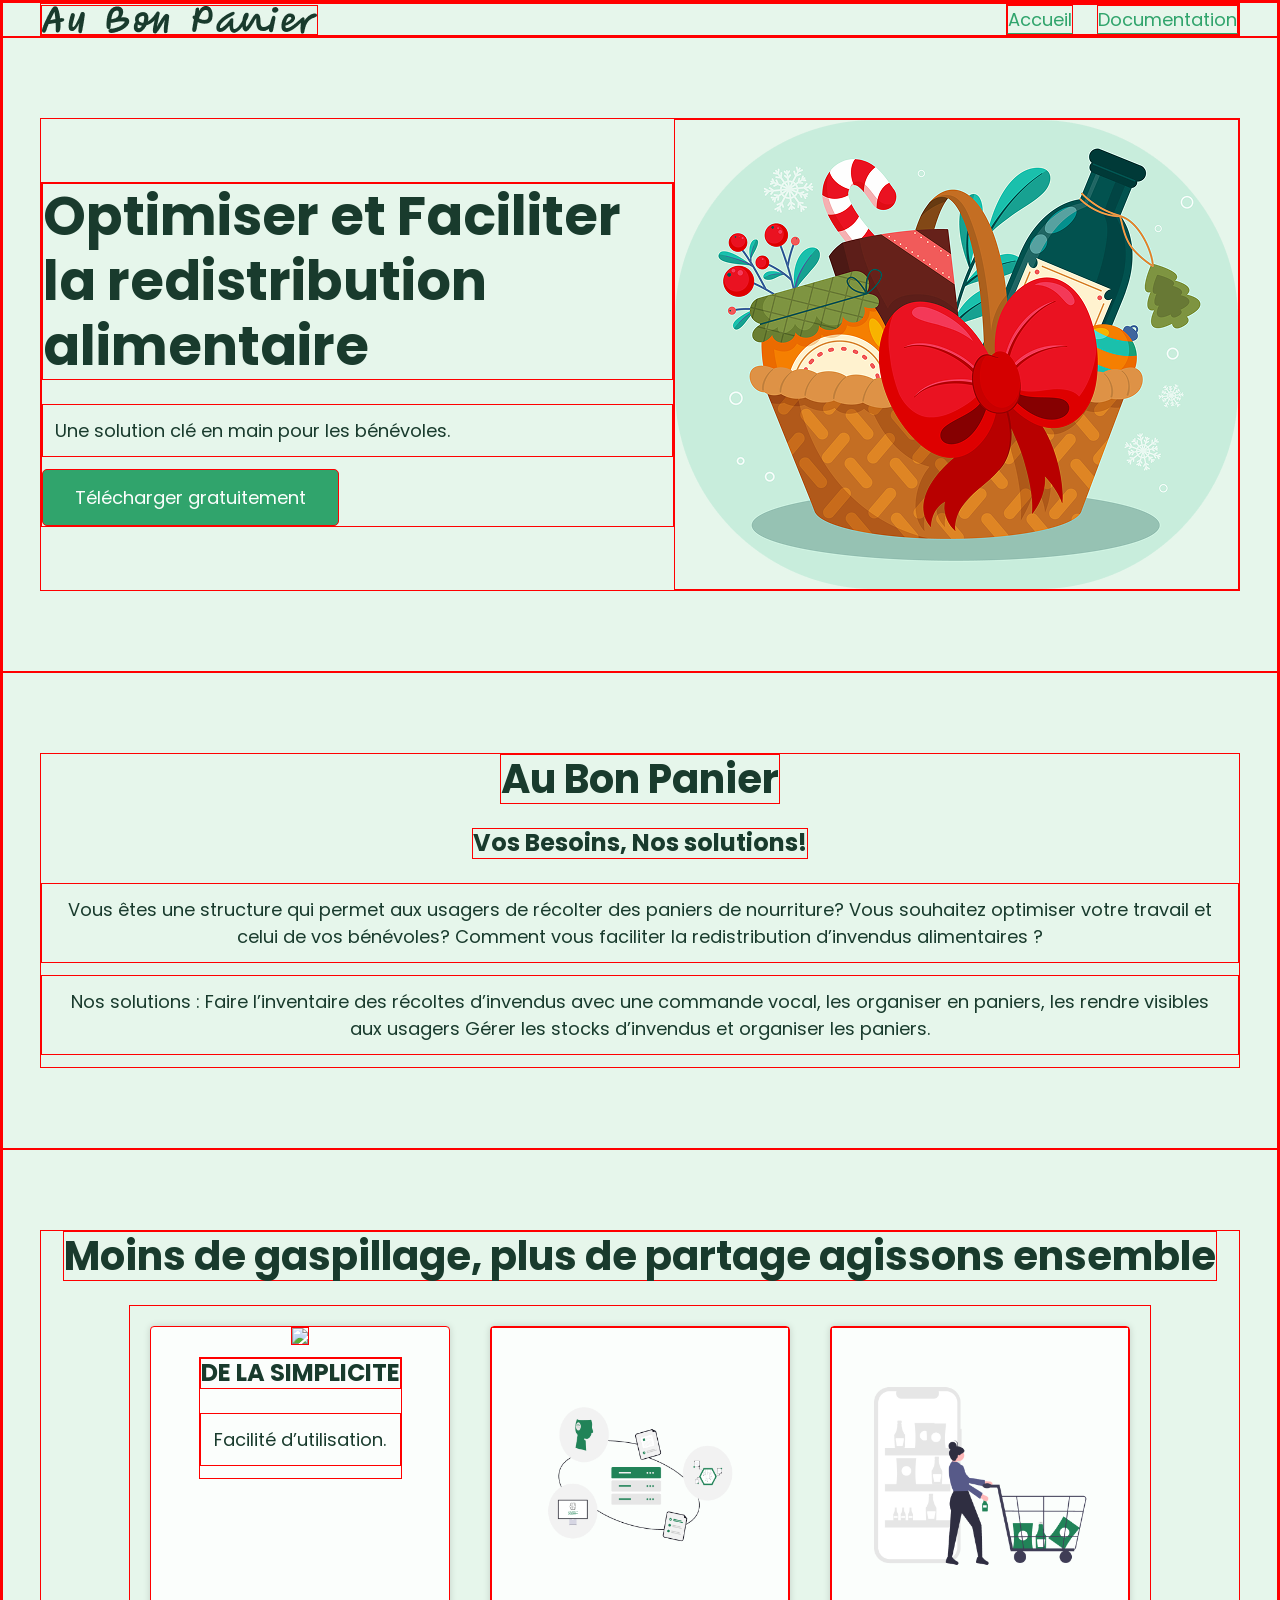
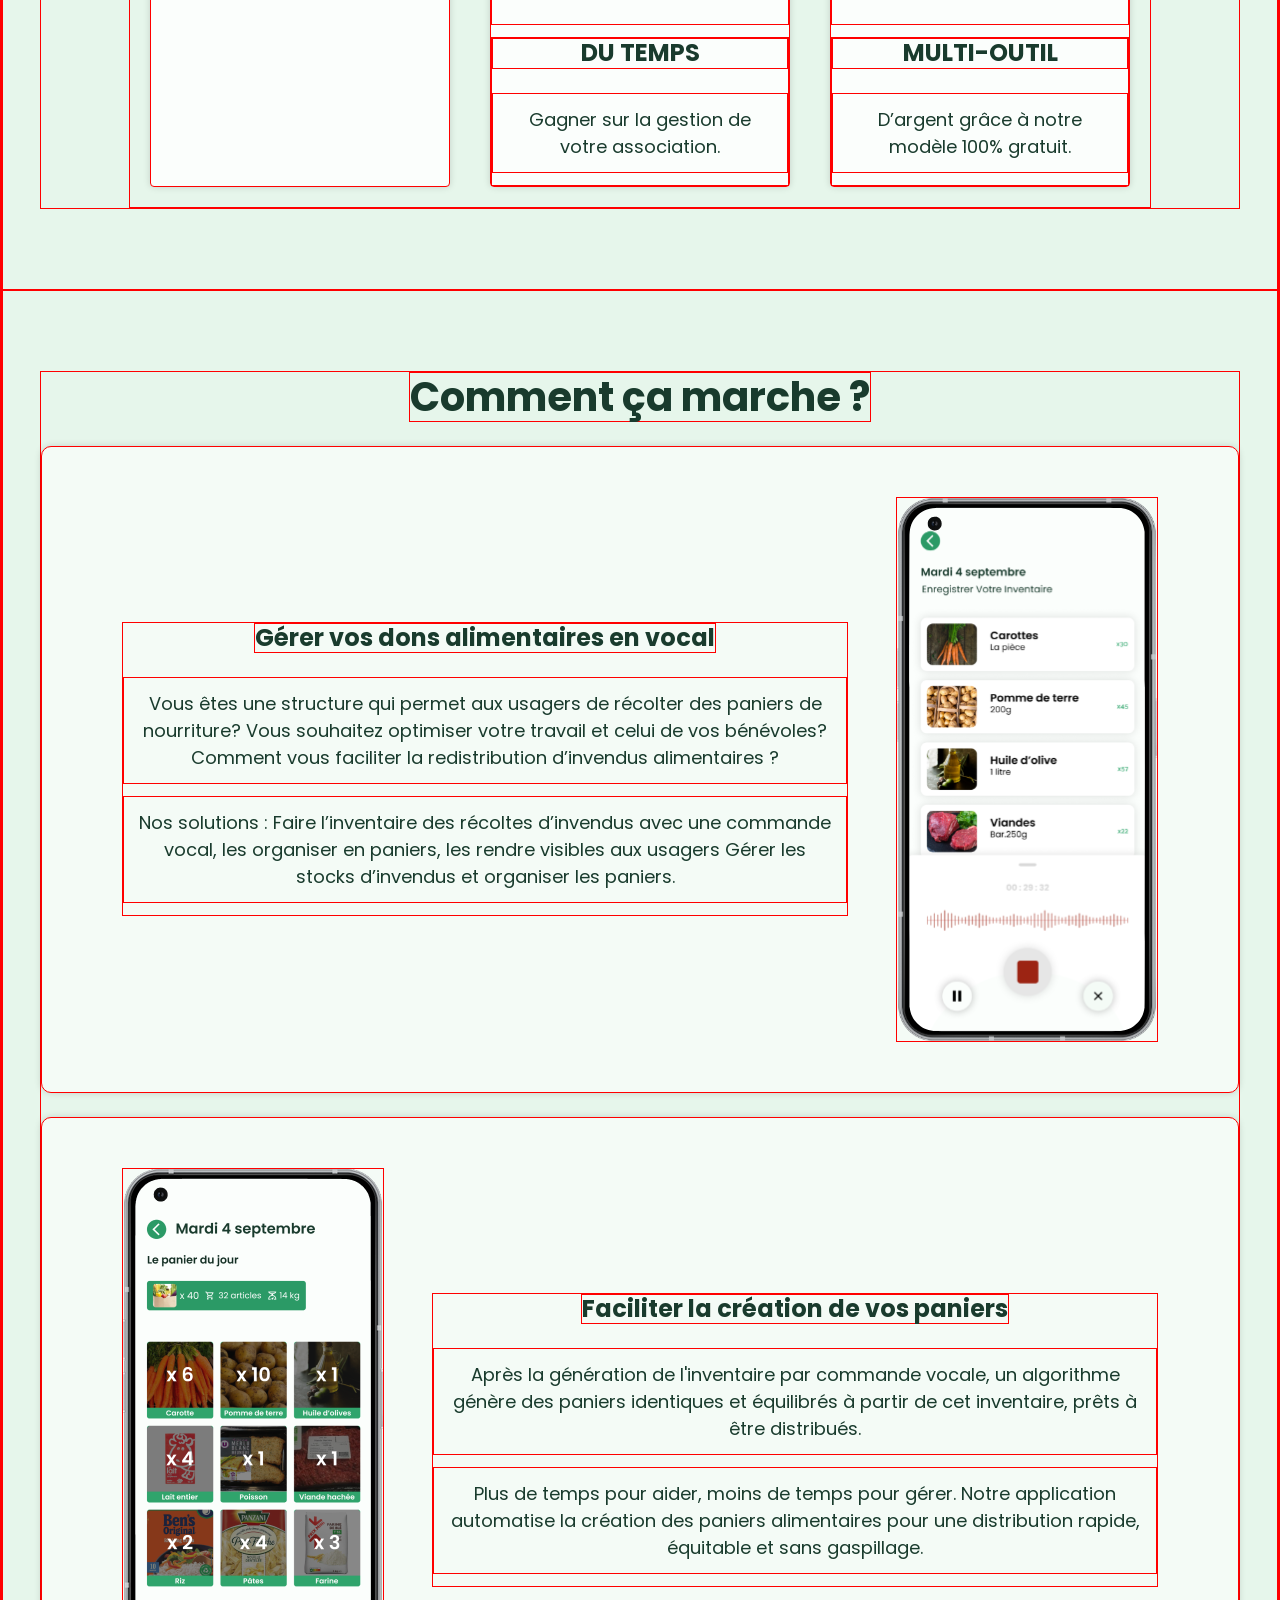
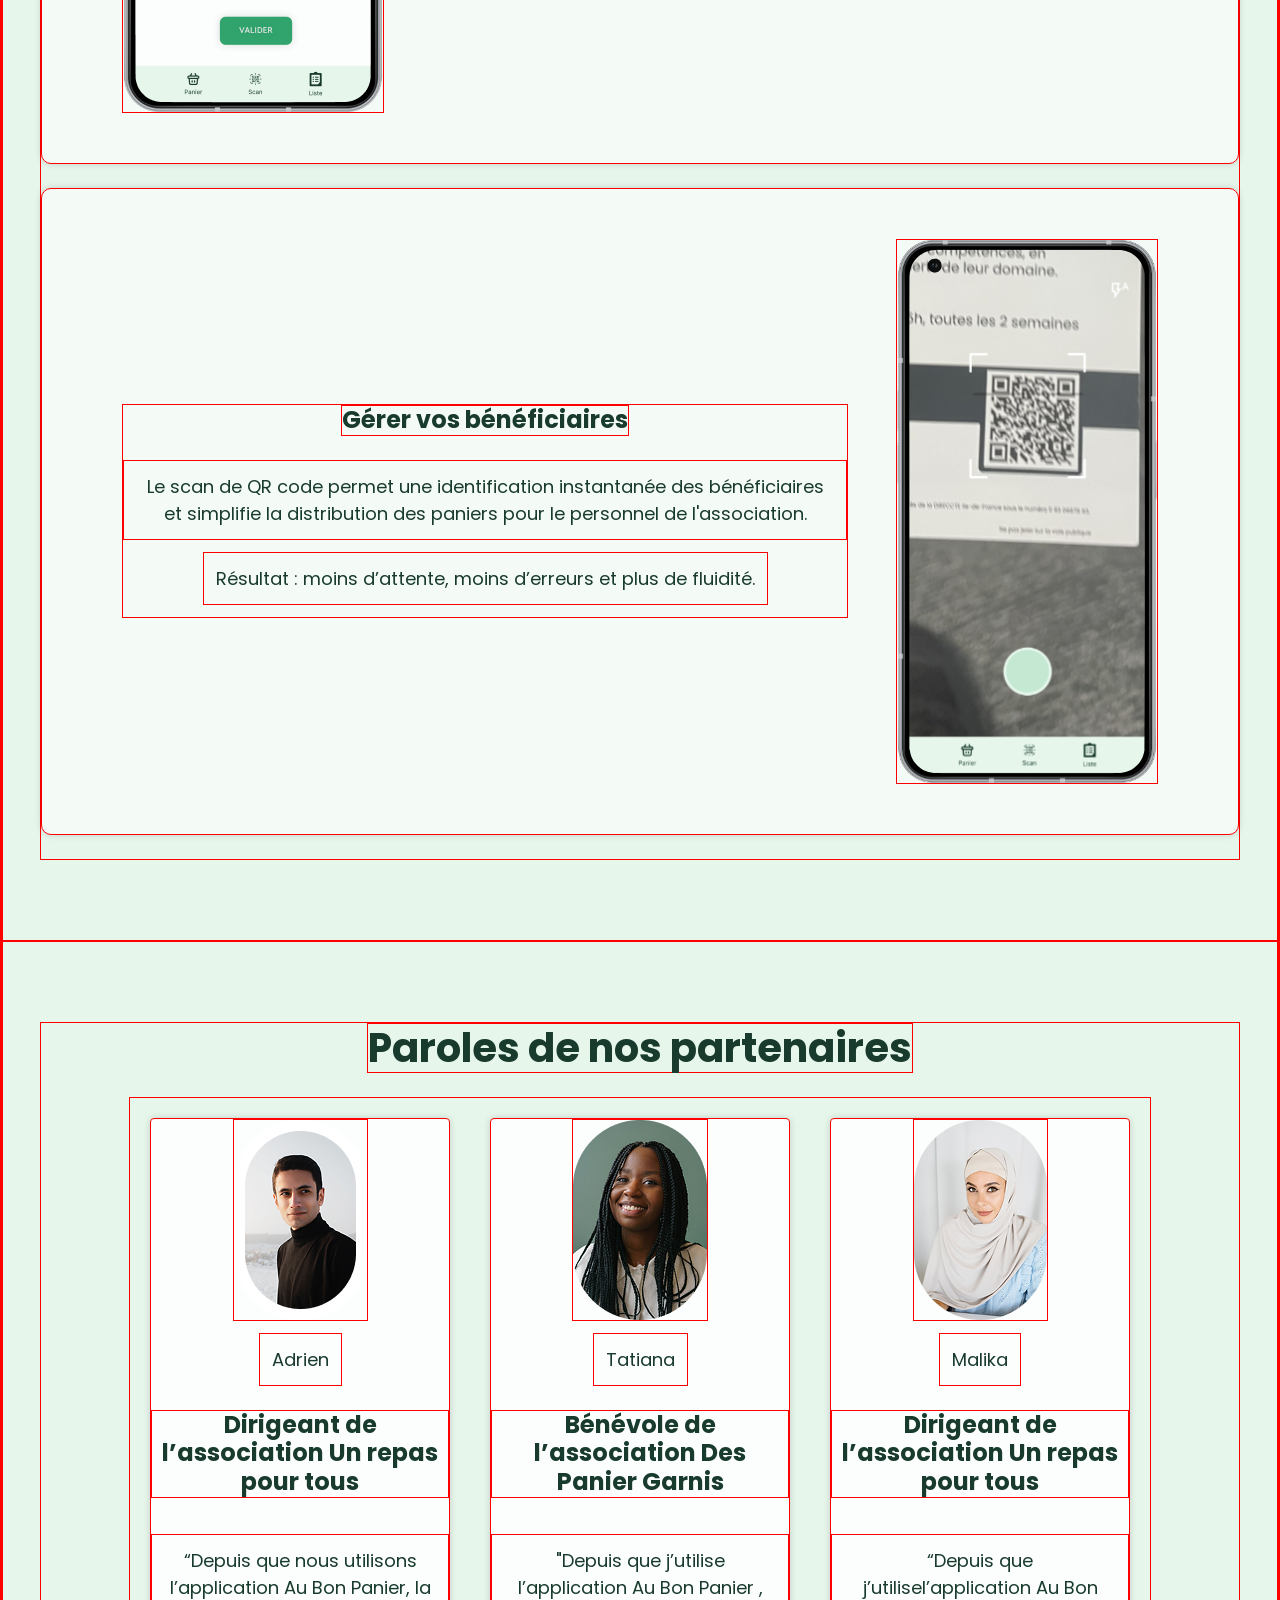
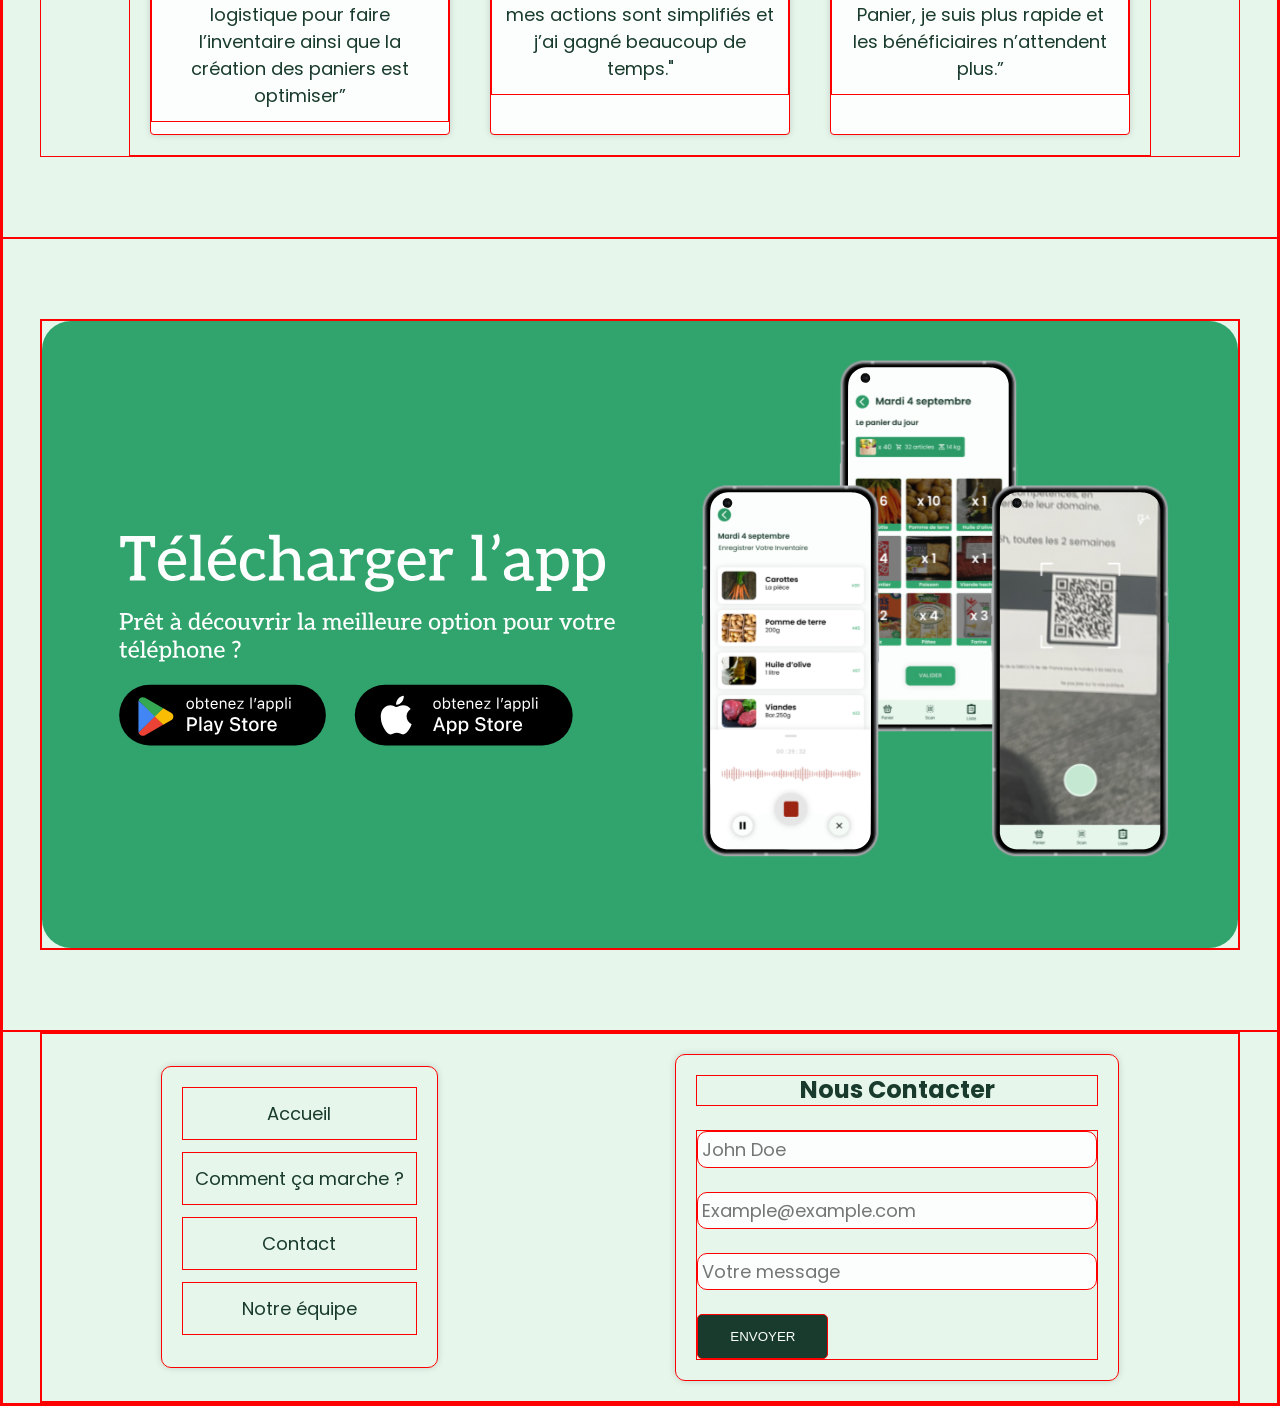
==== index.html @ dd604394 "v0.5" ====
<!DOCTYPE html>
<html lang="en">

<head>
    <meta charset="UTF-8">
    <meta name="viewport" content="width=device-width, initial-scale=1.0">
    <!-- TO DO : Changer le nom de la page web. Vous pouvez aussi rajouter un icone d'onglet -->
    <title>Au Bon Panier</title>
    <!-- TO DO : insérer le css -->
    <link rel="stylesheet" href="style.css">
    <link rel="preconnect" href="https://fonts.googleapis.com">
    <link rel="preconnect" href="https://fonts.gstatic.com" crossorigin>
    <link
        href="https://fonts.googleapis.com/css2?family=DM+Sans:ital,opsz,wght@0,9..40,100..1000;1,9..40,100..1000&family=Lexend:wght@100..900&family=Montserrat:ital,wght@0,100..900;1,100..900&family=Poppins:ital,wght@0,100;0,200;0,300;0,400;0,500;0,600;0,700;0,800;0,900;1,100;1,200;1,300;1,400;1,500;1,600;1,700;1,800;1,900&family=Raleway:ital,wght@0,100..900;1,100..900&family=Roboto:ital,wght@0,100..900;1,100..900&family=Titillium+Web:ital,wght@0,200;0,300;0,400;0,600;0,700;0,900;1,200;1,300;1,400;1,600;1,700&display=swap"
        rel="stylesheet">
</head>

<body>
    <header>
        <div class="container flexheader">
            <img src="assets/Au Bon Panier.png" alt="logo">
            <nav>
                <a href="#">Accueil</a>
                <a href="#">Documentation</a>
            </nav>
        </div>
    </header>
    <!-- Hero -->
    <section id="hero">
        <div class="container flexhero">
            <div class="herotexte">
                <h1>Optimiser et Faciliter la redistribution alimentaire</h1>
                <p>Une solution clé en main pour les bénévoles.</p>
                <a href="#" class="btn">Télécharger gratuitement</a>
            </div>
            <img src="assets/panierhero.png" alt="#">
        </div>
    </section>

    <!-- problematique -->
    <section id="problematique">
        <div class="container">
            <h2>Au Bon Panier </h2>
            <h3>Vos Besoins, Nos solutions!</h3>

            <p>
                Vous êtes une structure qui permet aux usagers de récolter des paniers de nourriture?
                Vous souhaitez optimiser votre travail et celui de vos bénévoles?
                Comment vous faciliter la redistribution d’invendus alimentaires ?
            </p>
            <p>
                Nos solutions : Faire l’inventaire des récoltes d’invendus avec une commande vocal, les organiser en
                paniers, les rendre visibles aux usagers
                Gérer les stocks d’invendus et organiser les paniers.
            </p>
        </div>
    </section>
    <!-- TO DO : sauter des lignes entre les section pour aérer le code et le rendre digeste -->

    <!-- solution -->
    <section id="solution">
        <div class="container">
            <h2>Moins de gaspillage, plus de partage
                agissons ensemble</h2>
            <!-- TO DO : Mettre des tirets pour séparer les mots dans les noms des classes : card-container -->
            <div class="cardWrapper">
                <article class="card">
                    <img src="assets/Iconeun.png">
                    <div class="text-card">
                        <h3>DE LA SIMPLICITE</h3>
                        <p>Facilité d’utilisation.</p>
                    </div>
                </article>
                <article class="card">
                    <img src="assets/iconedeux.png">
                    <div class="text-card">
                        <h3>DU TEMPS</h3>
                        <p>Gagner sur la gestion de votre association.</p>
                    </div>
                </article>
                <article class="card">
                    <img src="assets/iconetrois.png">
                    <div class="text-card">
                        <h3>MULTI-OUTIL</h3>
                        <p>D’argent grâce à notre modèle 100% gratuit.</p>
                    </div>
                </article>
            </div>
        </div>
    </section>

    <section id="application">
        <div class="container">
            <h2>Comment ça marche ?</h2>
            <div class="fonction-container">
                <div class="fonction">
                    <h3>Gérer vos dons alimentaires en vocal</h3>
                    <p>
                        Vous êtes une structure qui permet aux usagers de récolter des paniers de nourriture?
                        Vous souhaitez optimiser votre travail et celui de vos bénévoles?
                        Comment vous faciliter la redistribution d’invendus alimentaires ?
                    </p>
                    <p>
                        Nos solutions : Faire l’inventaire des récoltes d’invendus avec une commande vocal, les
                        organiser en
                        paniers, les rendre visibles aux usagers
                        Gérer les stocks d’invendus et organiser les paniers.
                    </p>
                </div>
                <img src="assets/ecranappun.svg">
            </div>
            <div class="fonction-container">
                <img src="assets/ecranappdeux.png">
                <div class="fonction">
                    <h3>Faciliter la création de vos paniers</h3>
                    <p>
                        Après la génération de l'inventaire par commande vocale, un algorithme génère des paniers
                        identiques et équilibrés à partir de cet inventaire, prêts à être distribués.
                    </p>
                    <p>
                        Plus de temps pour aider, moins de temps pour gérer.
                        Notre application automatise la création des paniers alimentaires pour une distribution rapide,
                        équitable et sans gaspillage.
                    </p>
                </div>
            </div>
            <div class="fonction-container">
                <div class="fonction">
                    <h3>Gérer vos bénéficiaires </h3>
                    <p>
                        Le scan de QR code permet une identification instantanée des bénéficiaires et simplifie la
                        distribution des paniers pour le personnel de l'association.
                    </p>
                    <p>
                        Résultat : moins d’attente, moins
                        d’erreurs et plus de fluidité.

                    </p>
                </div>
                <img src="assets/ecranapptrois.svg">
            </div>
        </div>
    </section>
    <!-- preuves  -->
    <section id="preuve">
        <div class="container">
            <h2>Paroles de nos partenaires</h2>
            <div class="cardWrapper">
                <article class="card">
                    <img src="assets/temoignageadrien.png">
                    <p>Adrien</p>
                    <h3>Dirigeant de l’association Un repas pour tous</h3>
                    <p>
                        “Depuis que nous utilisons l’application Au Bon Panier, la logistique pour
                        faire l’inventaire ainsi que la création des paniers est optimiser”
                    </p>
                </article>
                <article class="card">
                    <img src="assets/temoignagetatiana.png">
                    <p>Tatiana</p>
                    <h3>Bénévole de l’association Des Panier Garnis</h3>
                    <p>
                        "Depuis que j’utilise l’application Au Bon Panier , mes actions sont simplifiés et
                        j’ai gagné beaucoup de temps."
                    </p>
                </article>
                <article class="card">
                    <img src="assets/temoignagemalicka.png">
                    <p>Malika</p>
                    <h3>Dirigeant de l’association Un repas pour tous</h3>
                    <p>
                        “Depuis que j’utilisel’application Au Bon Panier, je suis plus
                        rapide et les bénéficiaires n’attendent plus.”
                    </p>
                </article>
            </div>
        </div>
    </section>

    <section id="engagement">
        <div class="container">
            <img src="assets/imageengagement.svg" class="imageengagement">
        </div>
    </section>

    <footer>
        <div class="container">
            <div class="flexfooter">
                <article class="info1">
                    <p>Accueil</p>
                    <p>Comment ça marche ?</p>
                    <p>Contact</p>
                    <p>Notre équipe</p>
                </article>
                <div class="info2">
                    <h3>Nous Contacter</h3>
                    <form>
                        <label for="name" hidden>Nom : </label>
                        <input type="text" id="name" placeholder="John Doe">
                        <label for="mail" hidden>Mail :</label>
                        <input type="email" id="mail" placeholder="Example@example.com">
                        <textarea name="textarea" rows="1" cols="30" placeholder="Votre message"></textarea>
                        <button type="submit" class="btn-form">ENVOYER</button>
                    </form>
                </div>
            </div>
        </div>
    </footer>

</body>

</html>
---- style.css ----
/* TO DO : mettre les variables dans le root (couleurs, polices, tailles textes) */
/* Reset */
* {
    border: 1px solid red;
    margin: 0;
    padding: 0;
    box-sizing: border-box;
}

:root {
    --font-family: 'Poppins', sans-serif;
    --font-size: 18px;
    --color-1: #FBFEFC;
    --color-2: #F4FBF6;
    --color-3: #E6F6EB;
    --color-4: #D6F1DF;
    --color-5: #C4E8D1;
    --color-6: #ADDDC0;
    --color-7: #8ECEAA;
    --color-8: #5BB98B;
    --color-9: #30A46C;
    --color-10: #2B9A66;
    --color-11: #218358;
    --color-12: #193B2D;
}

/* Style Global */
body {
    font-family: var(--font-family);
    font-size: var(--font-size);
    color: var(--color-12);
    background-color: var(--color-3);
}

h1,
h2,
h3,
h4,
h5,
h6 {
    font-family: var(--font-family);
    line-height: 1.2;
}

h1 {
    font-size: 54px;
    margin-bottom: 24px;
}

h2 {
    font-size: 40px;
    margin-bottom: 24px;
}

h3 {
    font-size: 24px;
    margin-bottom: 24px;
}

p {
    padding: 12px;
    font-size: 18px;
    margin-bottom: 12px;
}

img {
    max-width: 100%;
    height: auto;

}

/* Boites */
section {
    padding: 80px 24px;
}

.container {
    width: 100%;
    max-width: 1200px;
    margin: 0 auto;
    display: flex;
    flex-direction: column;
    justify-content: center;
    align-items: center;
    text-align: center;
}

.cardWrapper {
    padding: 20px;
    gap: 40px;
    display: flex;
    flex-wrap: wrap;
    justify-content: center;
}

/* cards */
.card {
    background-color: var(--color-1);
    border-radius: 4px;
    display: flex;
    flex-direction: column;
    align-items: center;
    width: 300px;
    gap: 12px;
    box-shadow: 0 0 7px rgba(0, 0, 0, 0.15);
}

/* buttons */
.btn {
    display: inline-block;
    padding: 14px 32px;
    background-color: var(--color-9);
    color: var(--color-1);
    text-decoration: none;
    border-radius: 5px;
    width: fit-content;
    transition: background-color 0.3s ease;
}

.btn:hover {
    background-color: var(--color-8);
}

/*Header*/
.flexheader {
    display: flex;
    flex-direction: row;
    justify-content: space-between;
    align-items: center;
}

nav {
    display: flex;
    flex-direction: row;
    gap: 24px;
}

nav a {
    text-decoration: none;
    color: var(--color-9);
    border-bottom: 1px solid var(--color-9);
}

/* Hero section */
.flexhero {
    display: flex;
    flex-direction: row;
    text-align: left;
}

/* problematique */
/* solution */

/* application */
.fonction {
    display: flex;
    flex-direction: column;
    align-items: center;
    justify-content: center;
}


.fonction-container {
    background-color: var(--color-2);
    padding: 50px 80px;
    margin-bottom: 24px;
    border-radius: 10px;
    display: flex;
    flex-direction: row;
    align-items: center;
    gap: 48px;
    box-shadow: 0 0 7px rgba(0, 0, 0, 0.15);
}

/* Preuves */

/* engagement */

/* footer */

.flexfooter {
    padding: 20px;
    gap: 40px;
    display: flex;
    flex-direction: row;
    justify-content: space-around;
    align-items: center;
    width: 100%;
}

form {
    display: flex;
    flex-direction: column;
    gap: 24px;
}

.info1 {
    border-radius: 10px;
    padding: 20px;
    box-shadow: 0 0 7px rgba(0, 0, 0, 0.15);

}

.info2 {
    border-radius: 10px;
    padding: 20px;
    box-shadow: 0 0 7px rgba(0, 0, 0, 0.15);

}


input,
textarea {
    font-family: var(--font-family);
    font-size: var(--font-size);
    width: 100%;
    max-width: 400px;
    padding: 4px;
    border-radius: 10px;
    background-color: var(--color-1);
    resize: none;
}

.btn-form {
    padding: 14px 32px;
    background-color: var(--color-12);
    color: var(--color-1);
    text-decoration: none;
    border-radius: 5px;
    width: fit-content;
}
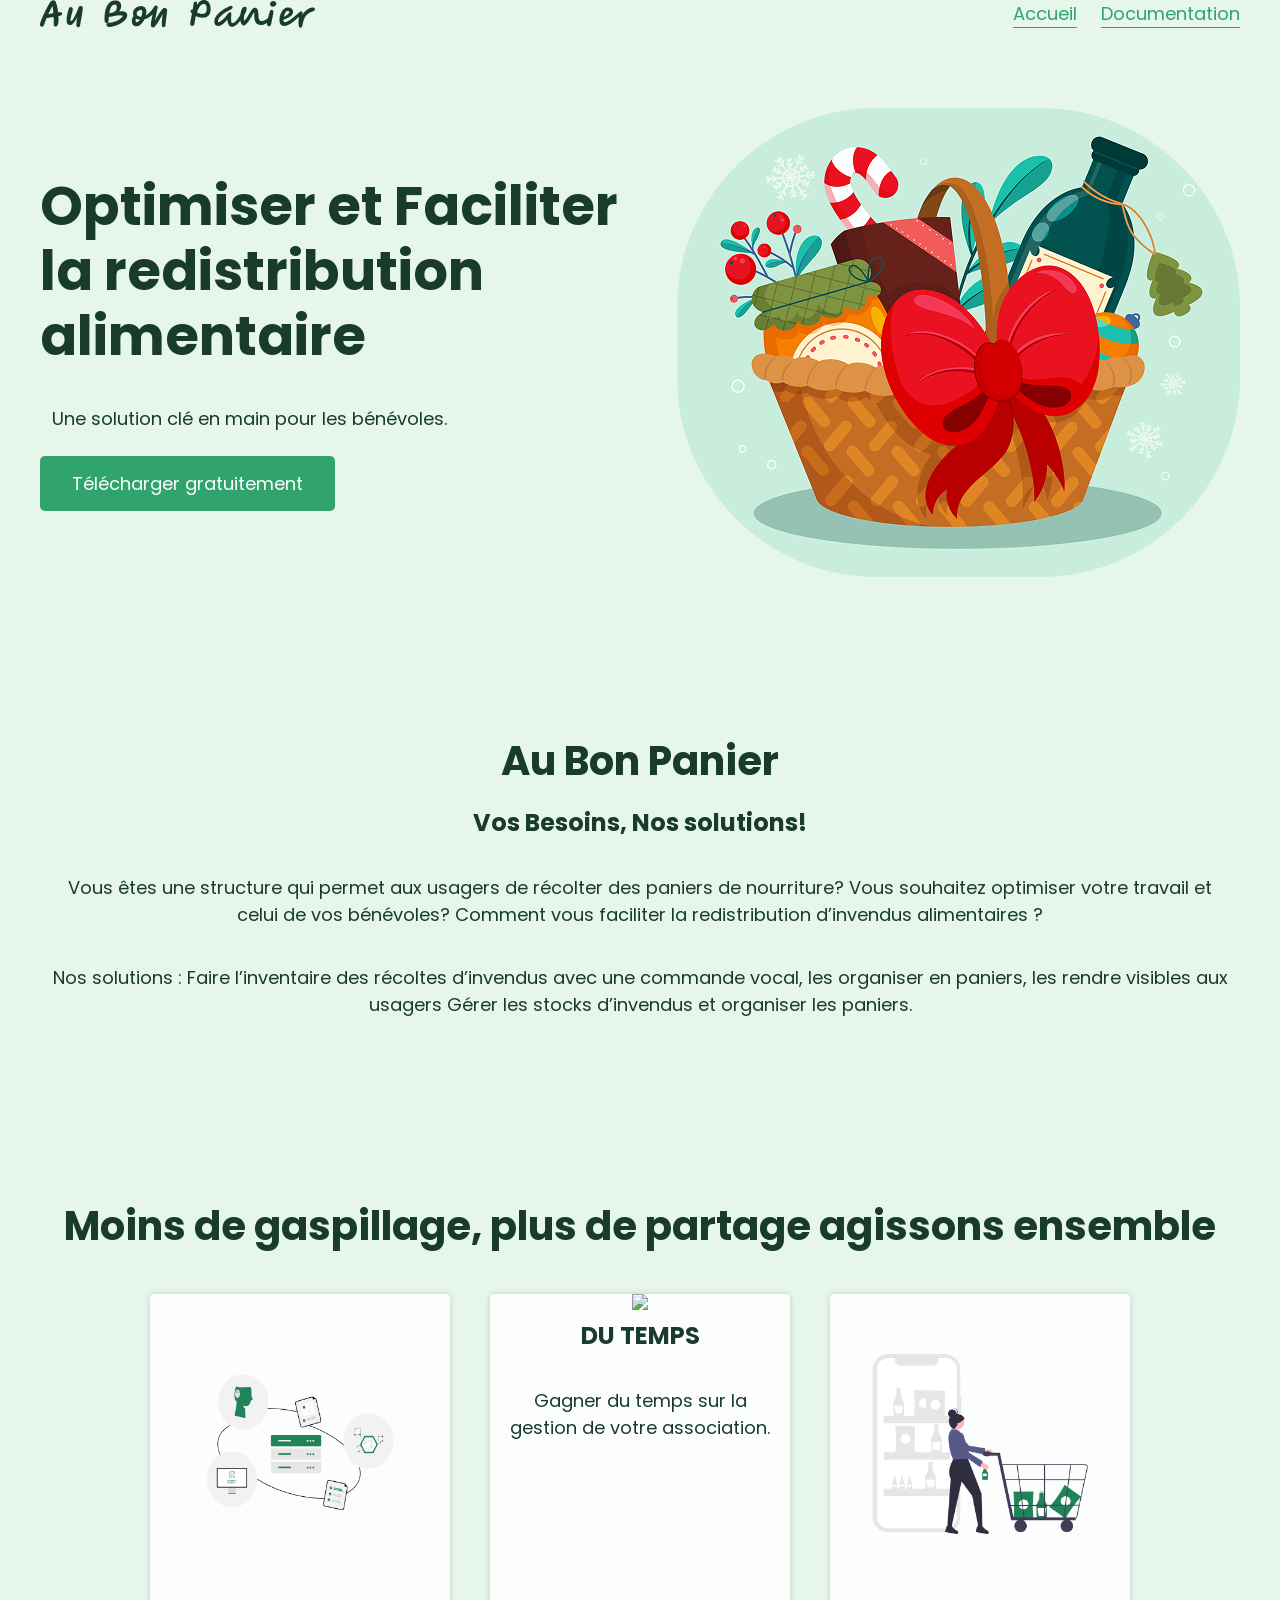
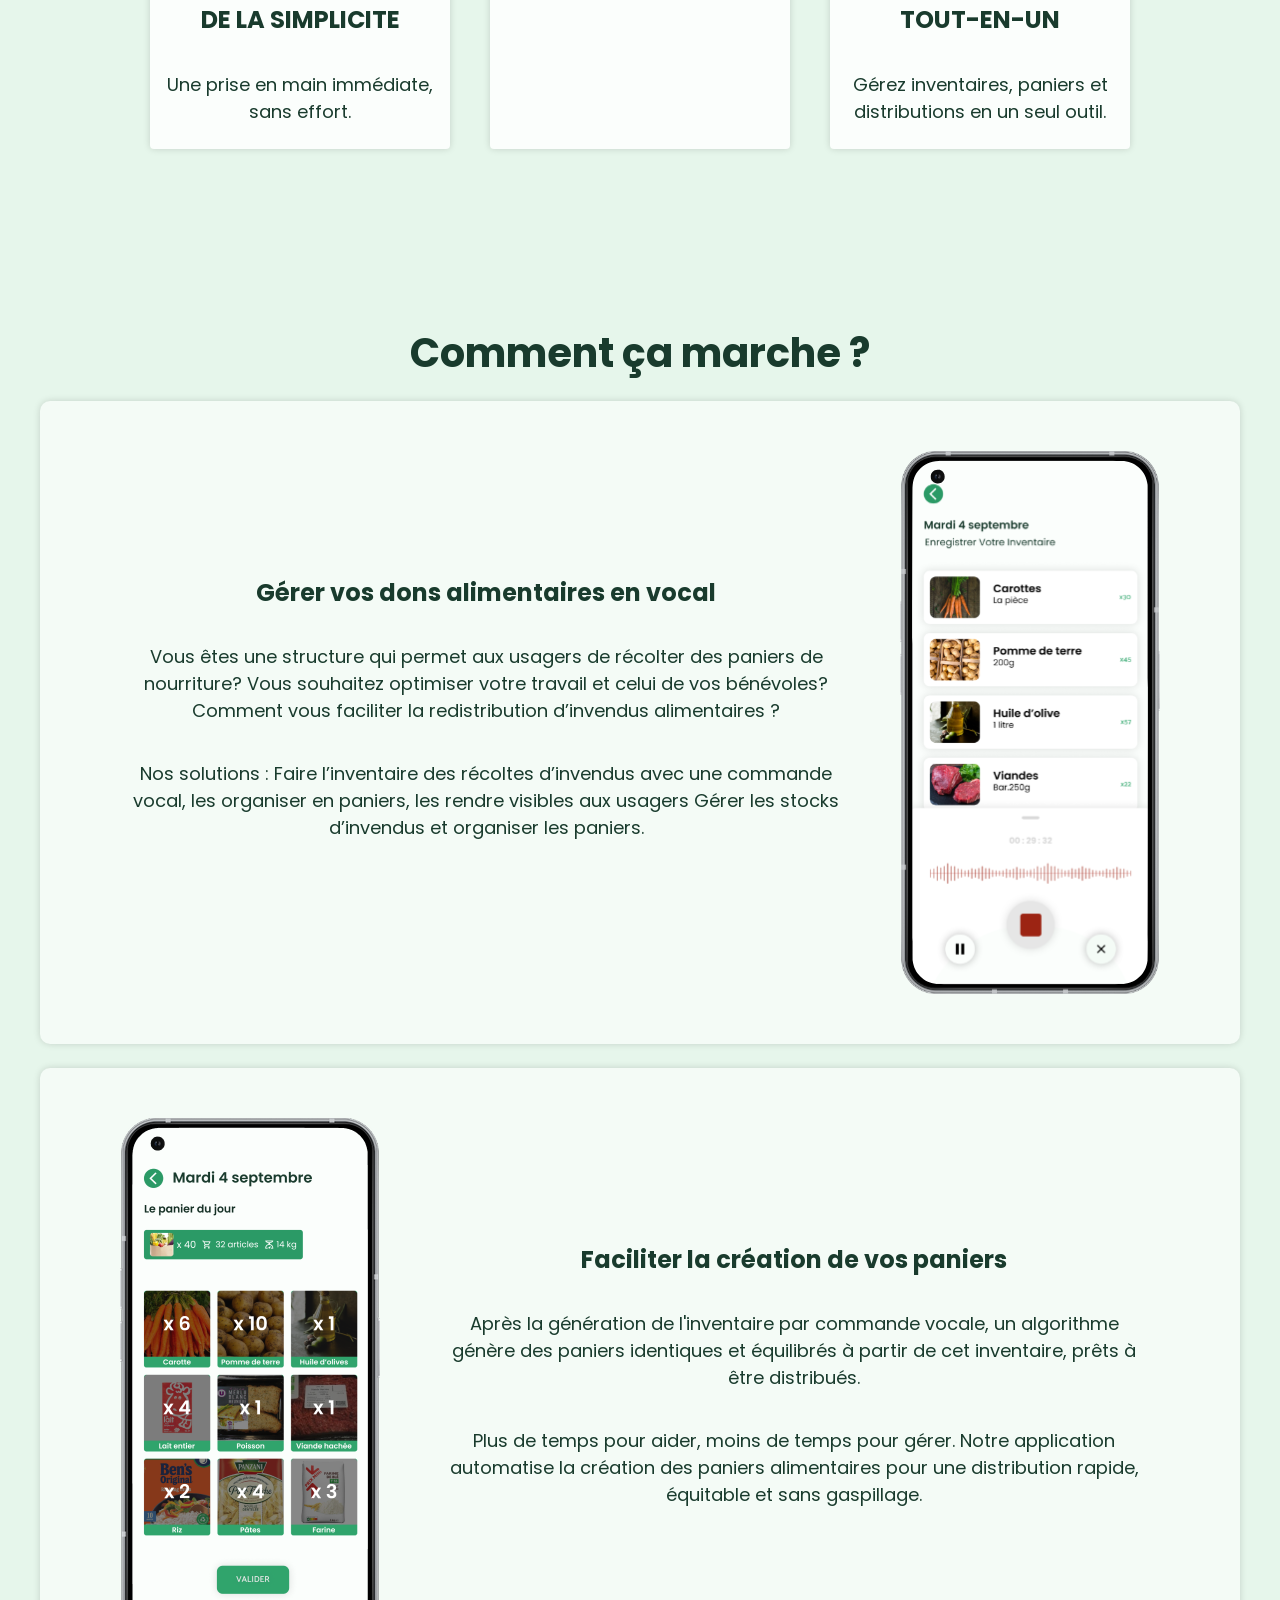
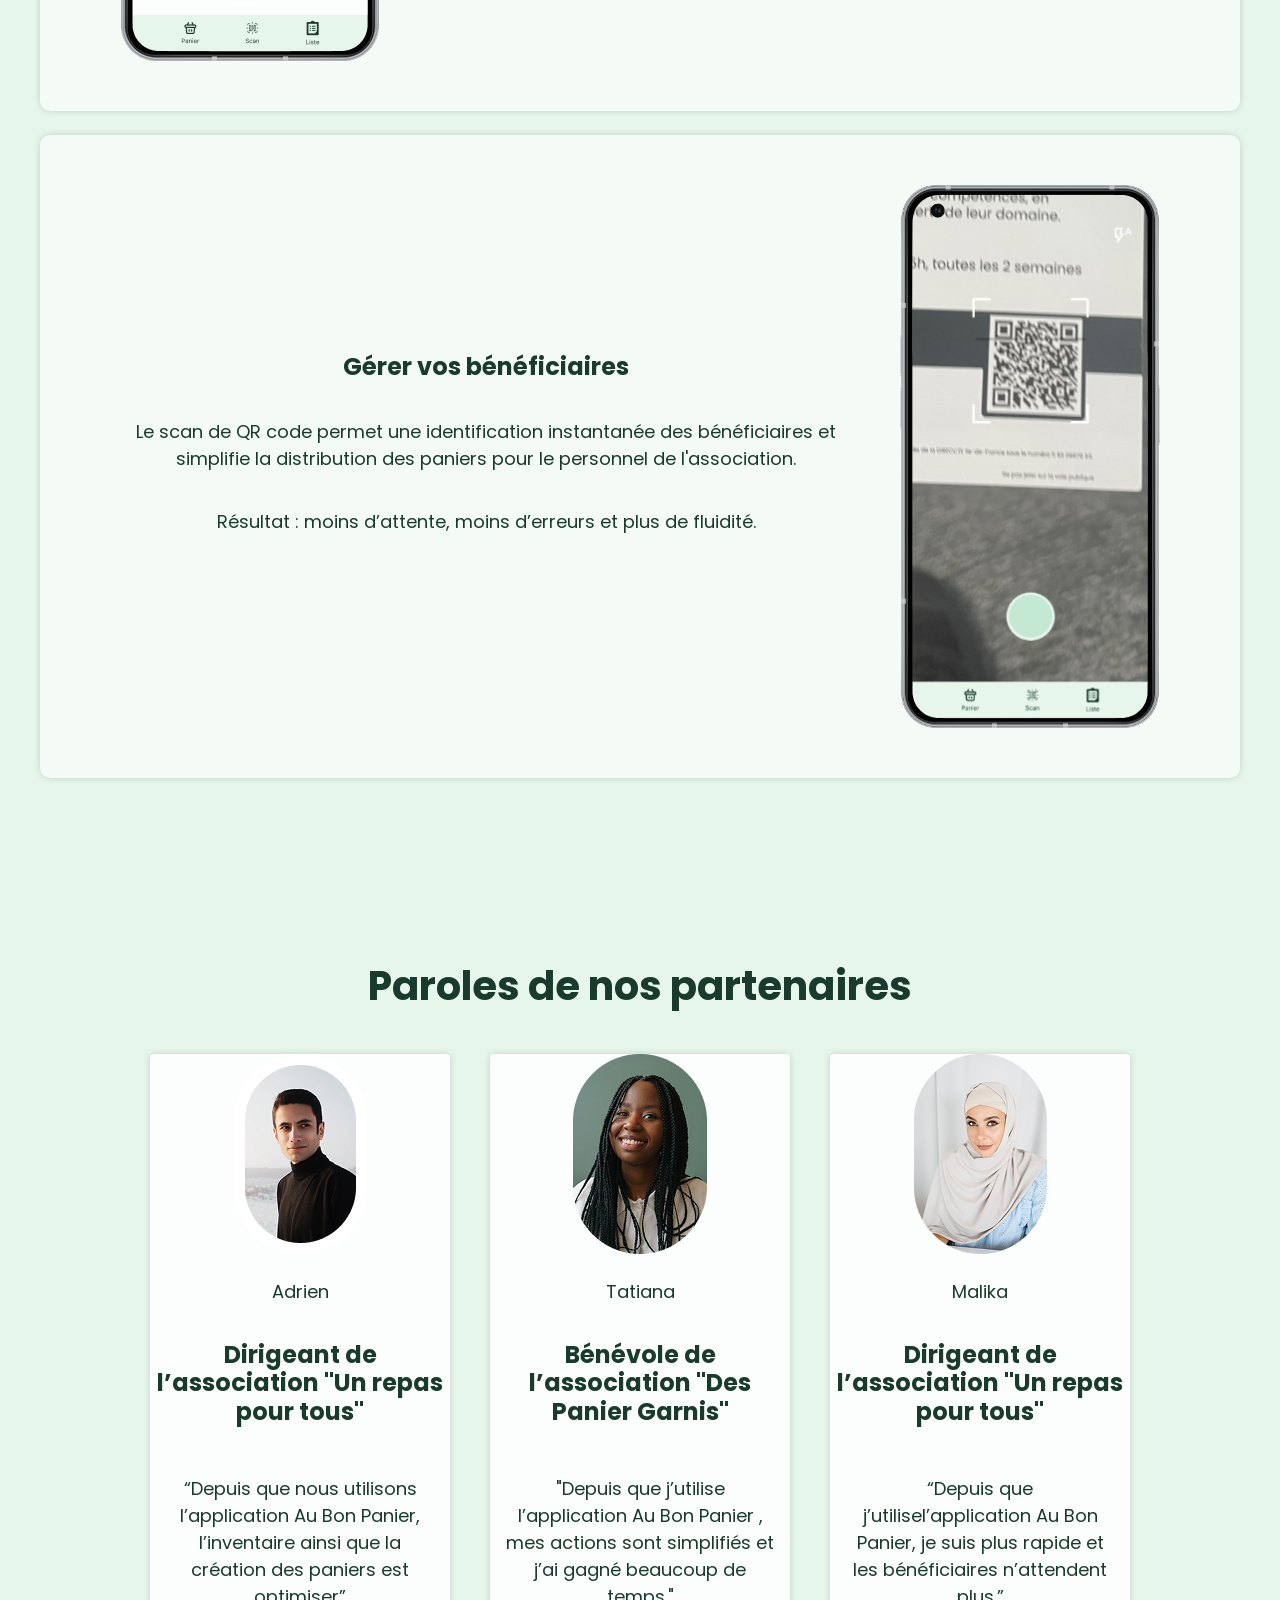
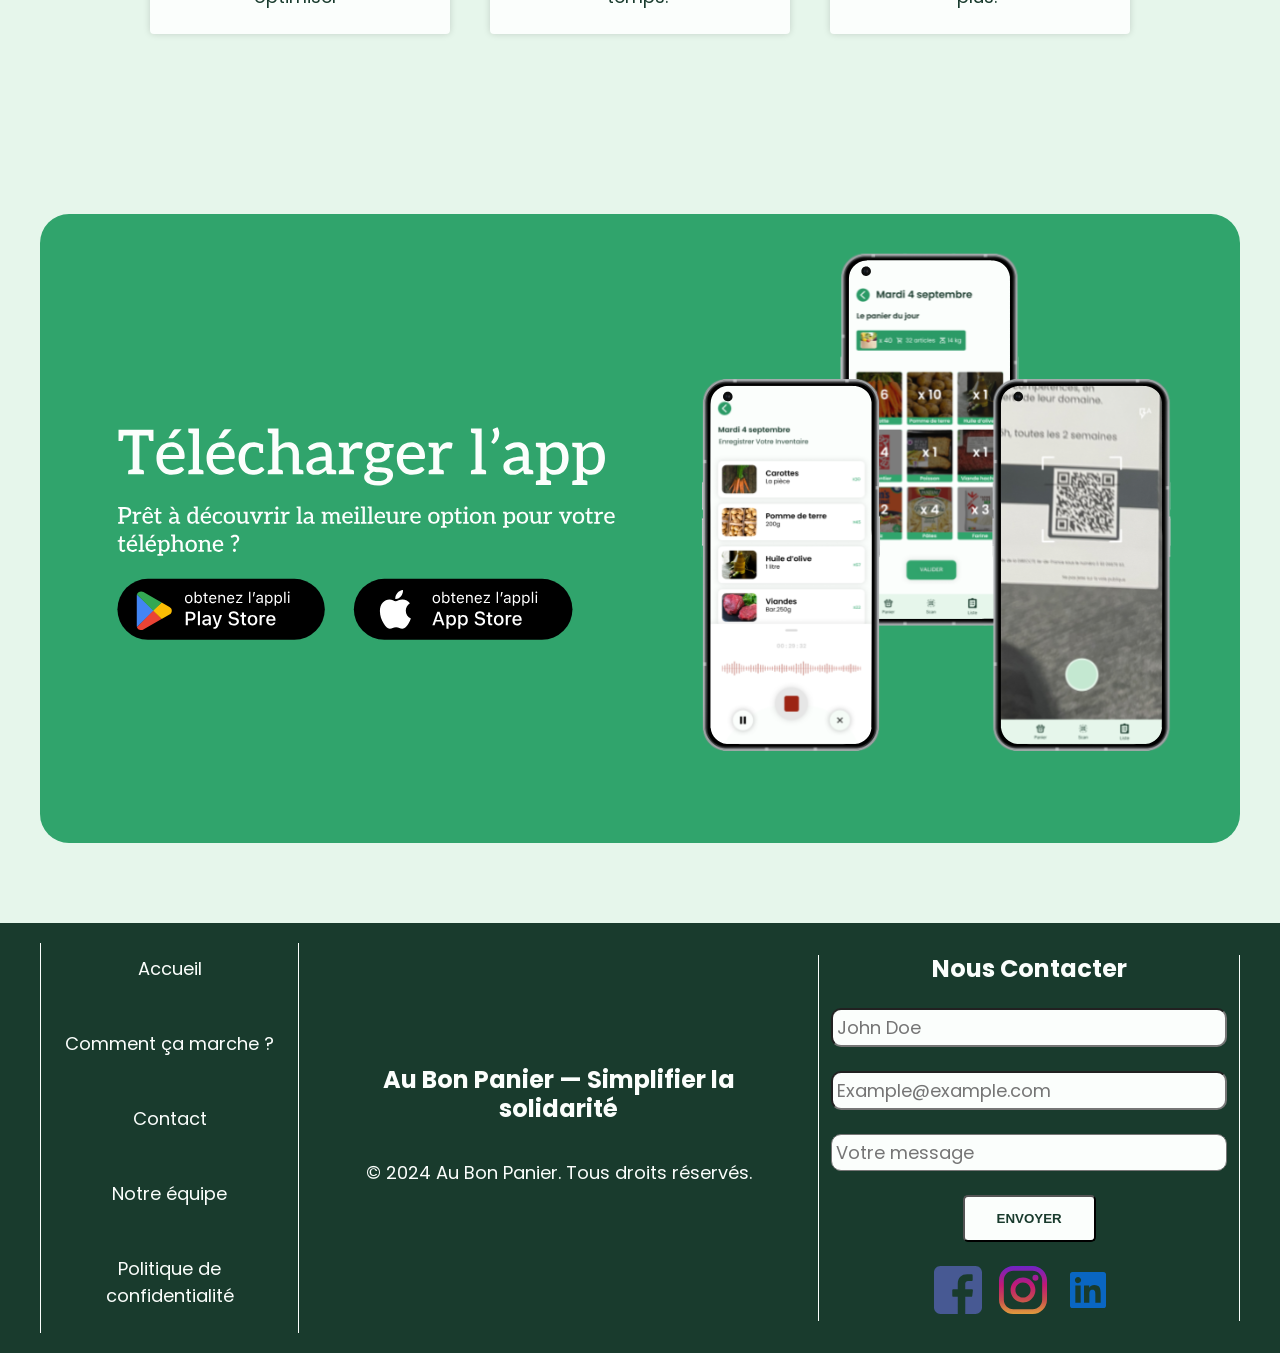
==== commit 2c4c2bd5: "v0.5 demain la doc" ====
--- a/index.html
+++ b/index.html
@@ -65,24 +65,24 @@
             <!-- TO DO : Mettre des tirets pour séparer les mots dans les noms des classes : card-container -->
             <div class="cardWrapper">
                 <article class="card">
+                    <img src="assets/iconedeux.png">
+                    <div class="text-card">
+                        <h3>DE LA SIMPLICITE</h3>
+                        <p>Une prise en main immédiate, sans effort.</p>
+                    </div>
+                </article>
+                <article class="card">
                     <img src="assets/Iconeun.png">
                     <div class="text-card">
-                        <h3>DE LA SIMPLICITE</h3>
-                        <p>Facilité d’utilisation.</p>
-                    </div>
-                </article>
-                <article class="card">
-                    <img src="assets/iconedeux.png">
-                    <div class="text-card">
                         <h3>DU TEMPS</h3>
-                        <p>Gagner sur la gestion de votre association.</p>
+                        <p>Gagner du temps sur la gestion de votre association.</p>
                     </div>
                 </article>
                 <article class="card">
                     <img src="assets/iconetrois.png">
                     <div class="text-card">
-                        <h3>MULTI-OUTIL</h3>
-                        <p>D’argent grâce à notre modèle 100% gratuit.</p>
+                        <h3>TOUT-EN-UN</h3>
+                        <p>Gérez inventaires, paniers et distributions en un seul outil.</p>
                     </div>
                 </article>
             </div>
@@ -149,16 +149,16 @@
                 <article class="card">
                     <img src="assets/temoignageadrien.png">
                     <p>Adrien</p>
-                    <h3>Dirigeant de l’association Un repas pour tous</h3>
-                    <p>
-                        “Depuis que nous utilisons l’application Au Bon Panier, la logistique pour
-                        faire l’inventaire ainsi que la création des paniers est optimiser”
+                    <h3>Dirigeant de l’association "Un repas pour tous"</h3>
+                    <p>
+                        “Depuis que nous utilisons l’application Au Bon Panier, l’inventaire ainsi que la création des
+                        paniers est optimiser”
                     </p>
                 </article>
                 <article class="card">
                     <img src="assets/temoignagetatiana.png">
                     <p>Tatiana</p>
-                    <h3>Bénévole de l’association Des Panier Garnis</h3>
+                    <h3>Bénévole de l’association "Des Panier Garnis"</h3>
                     <p>
                         "Depuis que j’utilise l’application Au Bon Panier , mes actions sont simplifiés et
                         j’ai gagné beaucoup de temps."
@@ -167,7 +167,7 @@
                 <article class="card">
                     <img src="assets/temoignagemalicka.png">
                     <p>Malika</p>
-                    <h3>Dirigeant de l’association Un repas pour tous</h3>
+                    <h3>Dirigeant de l’association "Un repas pour tous"</h3>
                     <p>
                         “Depuis que j’utilisel’application Au Bon Panier, je suis plus
                         rapide et les bénéficiaires n’attendent plus.”
@@ -184,26 +184,35 @@
     </section>
 
     <footer>
-        <div class="container">
-            <div class="flexfooter">
-                <article class="info1">
-                    <p>Accueil</p>
-                    <p>Comment ça marche ?</p>
-                    <p>Contact</p>
-                    <p>Notre équipe</p>
-                </article>
-                <div class="info2">
-                    <h3>Nous Contacter</h3>
-                    <form>
-                        <label for="name" hidden>Nom : </label>
-                        <input type="text" id="name" placeholder="John Doe">
-                        <label for="mail" hidden>Mail :</label>
-                        <input type="email" id="mail" placeholder="Example@example.com">
-                        <textarea name="textarea" rows="1" cols="30" placeholder="Votre message"></textarea>
-                        <button type="submit" class="btn-form">ENVOYER</button>
-                    </form>
-                </div>
-            </div>
+        <div class="container flexfooter">
+            <article class="info1">
+                <p>Accueil</p>
+                <p>Comment ça marche ?</p>
+                <p>Contact</p>
+                <p>Notre équipe</p>
+                <p>Politique de confidentialité</p>
+            </article>
+            <div class="copyright">
+                <h3>Au Bon Panier — Simplifier la solidarité</h3>
+                <p>© 2024 Au Bon Panier. Tous droits réservés.</p>
+            </div>
+            <div class="info2">
+                <h3>Nous Contacter</h3>
+                <form>
+                    <label for="name" hidden>Nom : </label>
+                    <input type="text" id="name" placeholder="John Doe">
+                    <label for="mail" hidden>Mail :</label>
+                    <input type="email" id="mail" placeholder="Example@example.com">
+                    <textarea name="textarea" rows="1" cols="30" placeholder="Votre message"></textarea>
+                    <button type="submit" class="btn-form">ENVOYER</button>
+                </form>
+                <div class="media">
+                    <a href="#"><img src="assets/facebook.svg"></a>
+                    <a href="#"><img src="assets/instagram.svg"></a>
+                    <a href="#"><img src="assets/linkedin.svg"></a>
+                </div>
+            </div>
+
         </div>
     </footer>
 
--- a/style.css
+++ b/style.css
@@ -1,7 +1,7 @@
 /* TO DO : mettre les variables dans le root (couleurs, polices, tailles textes) */
 /* Reset */
 * {
-    border: 1px solid red;
+    /* border: 1px solid red; */
     margin: 0;
     padding: 0;
     box-sizing: border-box;
@@ -177,37 +177,52 @@
 /* engagement */
 
 /* footer */
+footer {
+    background-color: var(--color-12);
+}
 
 .flexfooter {
-    padding: 20px;
+    padding: 20px 0;
     gap: 40px;
     display: flex;
     flex-direction: row;
-    justify-content: space-around;
+    justify-content: space-between;
     align-items: center;
     width: 100%;
+    gap: 24px;
+}
+
+.flexfooter h3,
+.flexfooter p {
+    color: var(--color-1);
 }
 
 form {
     display: flex;
     flex-direction: column;
+    align-items: center;
     gap: 24px;
+    margin-bottom: 24px;
 }
 
 .info1 {
-    border-radius: 10px;
-    padding: 20px;
-    box-shadow: 0 0 7px rgba(0, 0, 0, 0.15);
-
+    display: flex;
+    flex-direction: column;
+    align-items: center;
+    justify-content: space-evenly;
+    gap: 12px;
+    border-left: 1px solid var(--color-1);
+    border-right: 1px solid var(--color-1);
 }
 
 .info2 {
-    border-radius: 10px;
-    padding: 20px;
-    box-shadow: 0 0 7px rgba(0, 0, 0, 0.15);
-
-}
-
+    padding: 0 12px;
+    display: flex;
+    flex-direction: column;
+    align-items: center;
+    border-left: 1px solid var(--color-1);
+    border-right: 1px solid var(--color-1);
+}
 
 input,
 textarea {
@@ -223,9 +238,16 @@
 
 .btn-form {
     padding: 14px 32px;
-    background-color: var(--color-12);
-    color: var(--color-1);
+    font-weight: bold;
+    background-color: var(--color-1);
+    color: var(--color-12);
     text-decoration: none;
     border-radius: 5px;
     width: fit-content;
+    cursor: pointer;
+}
+
+.media img {
+    max-width: 48px;
+    margin-right: 12px;
 }
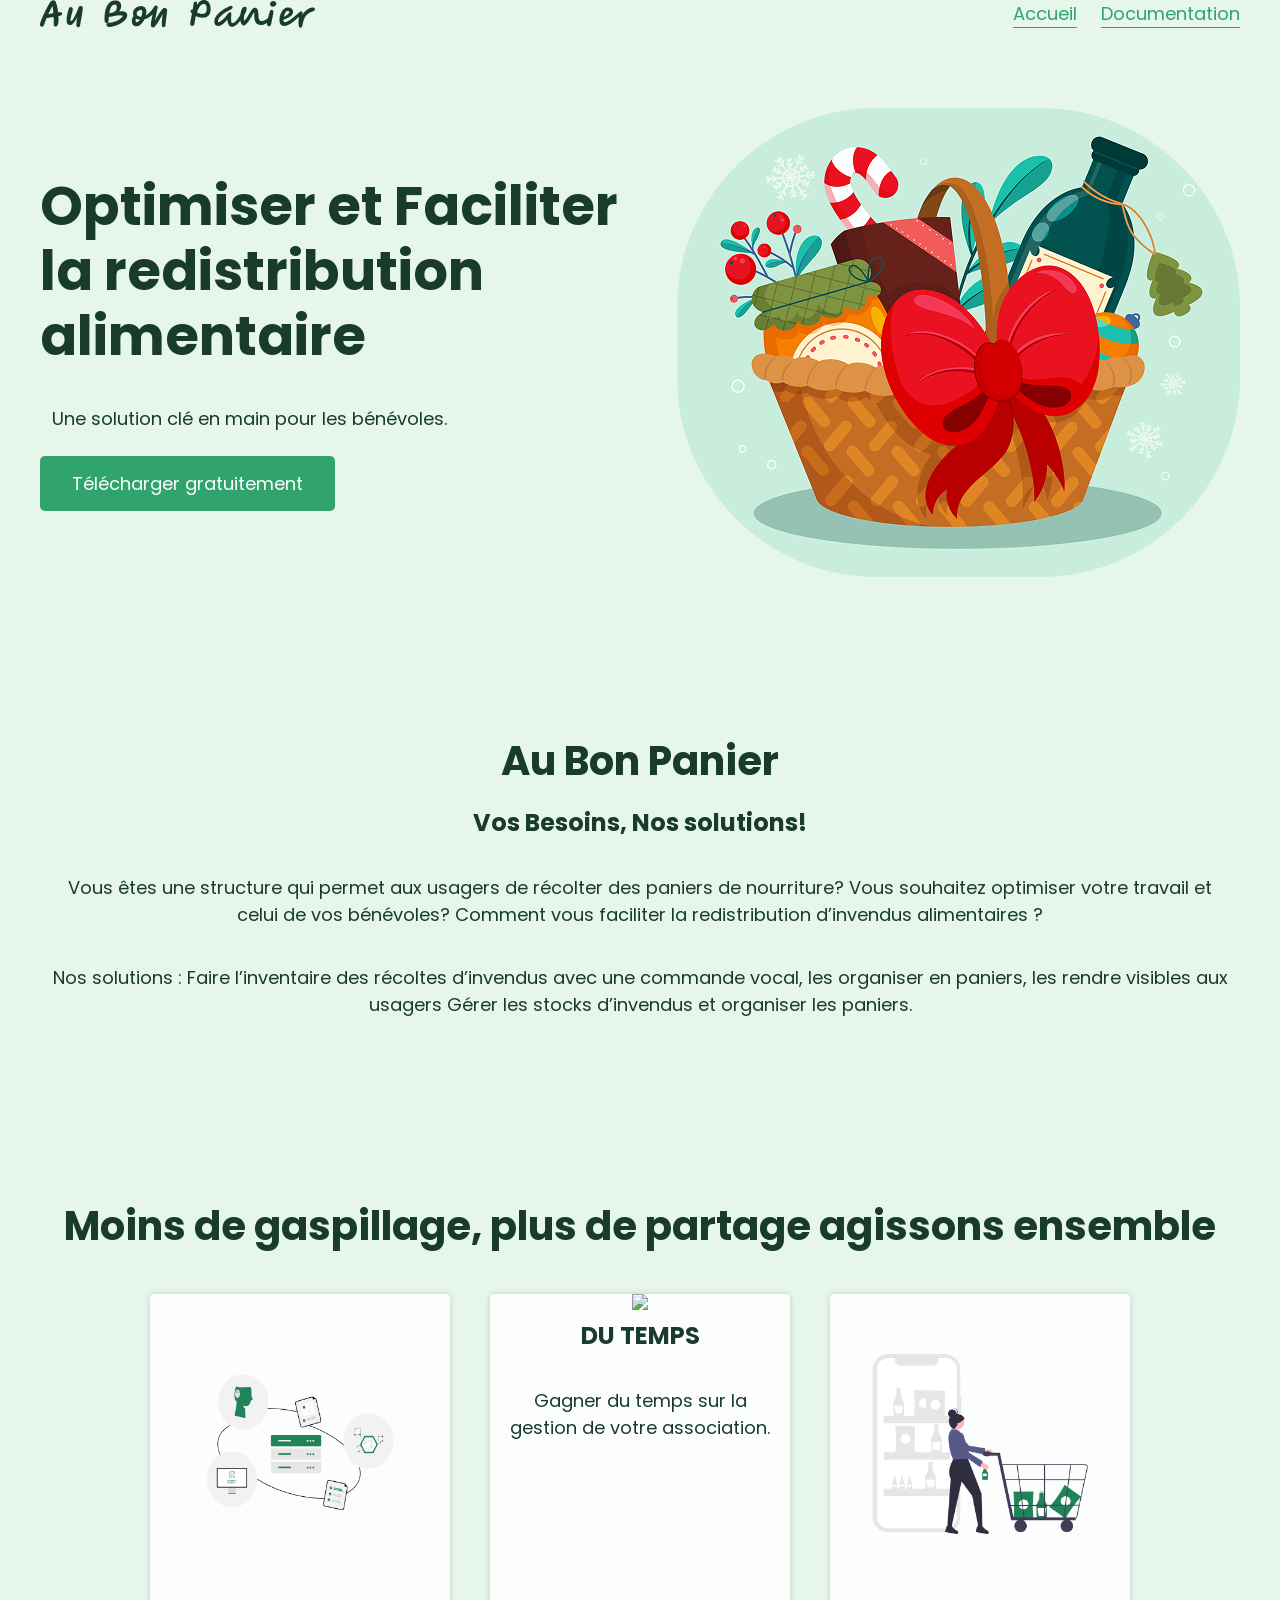
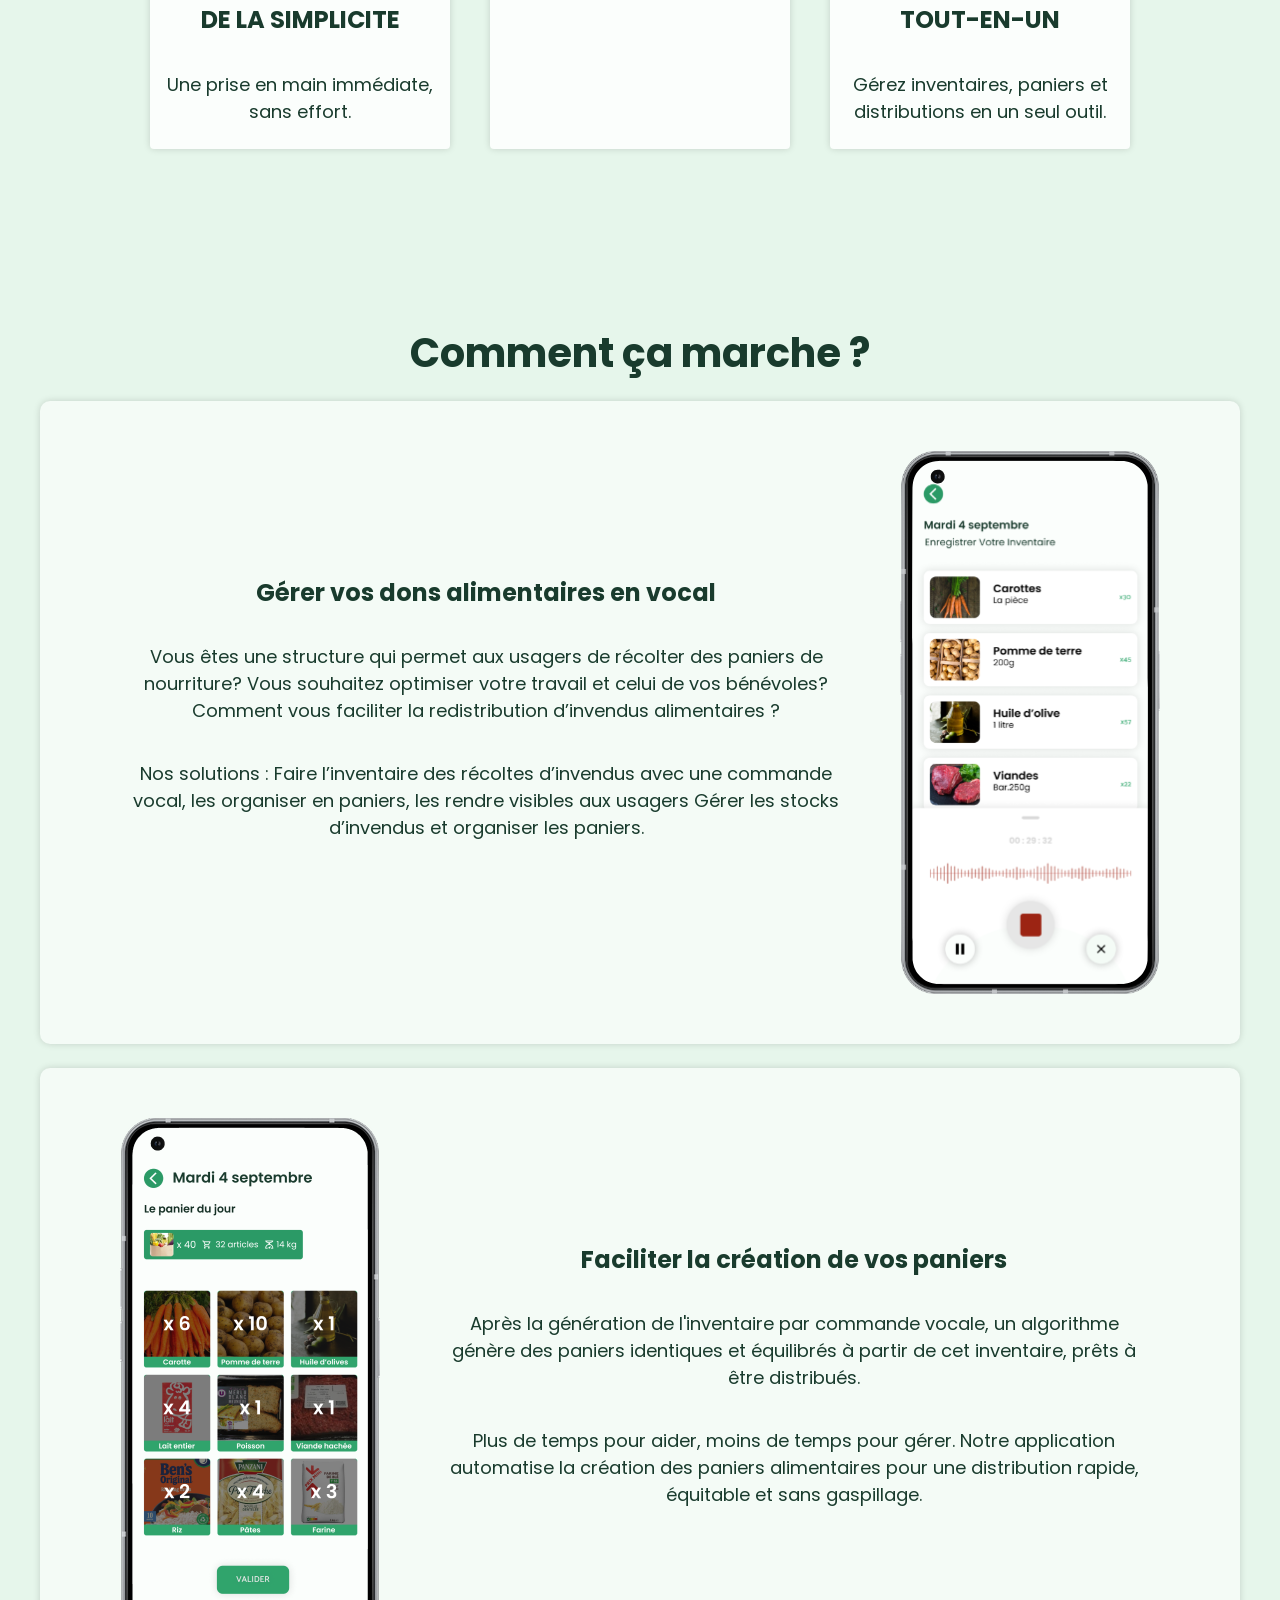
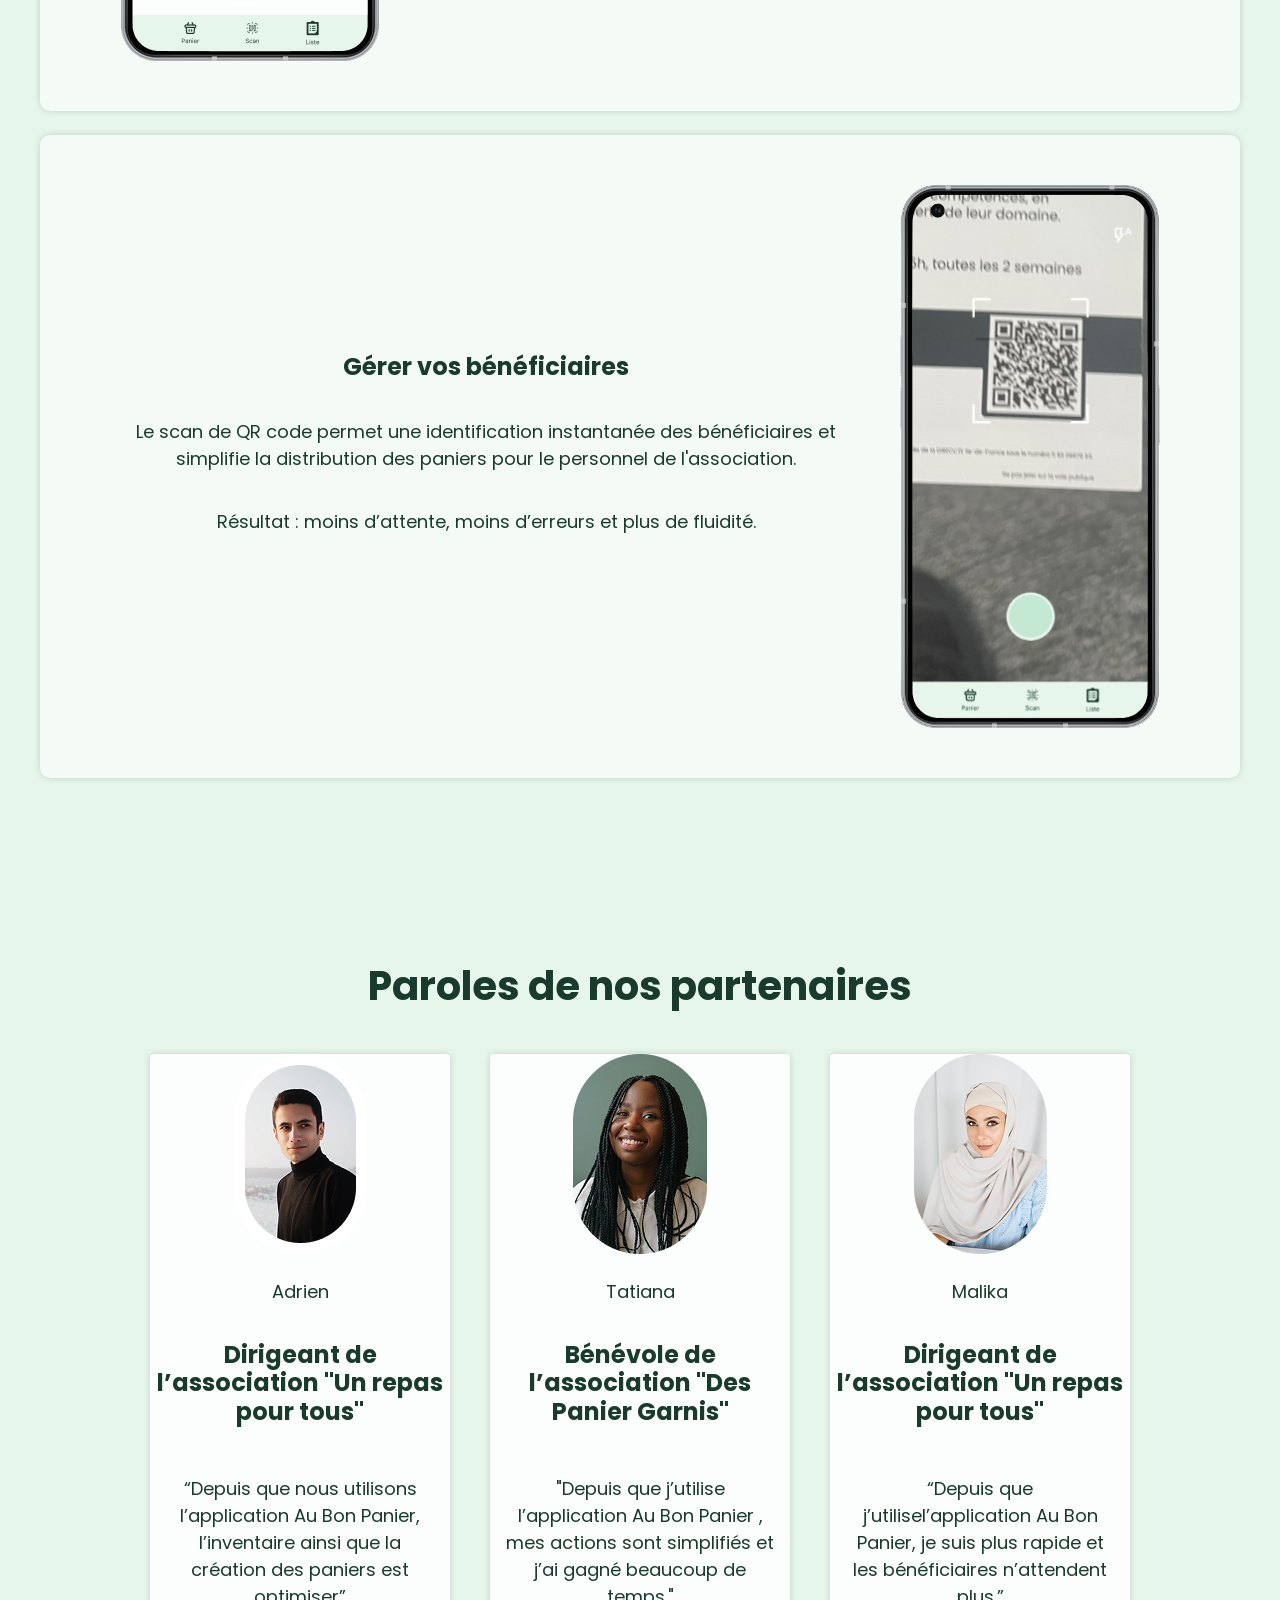
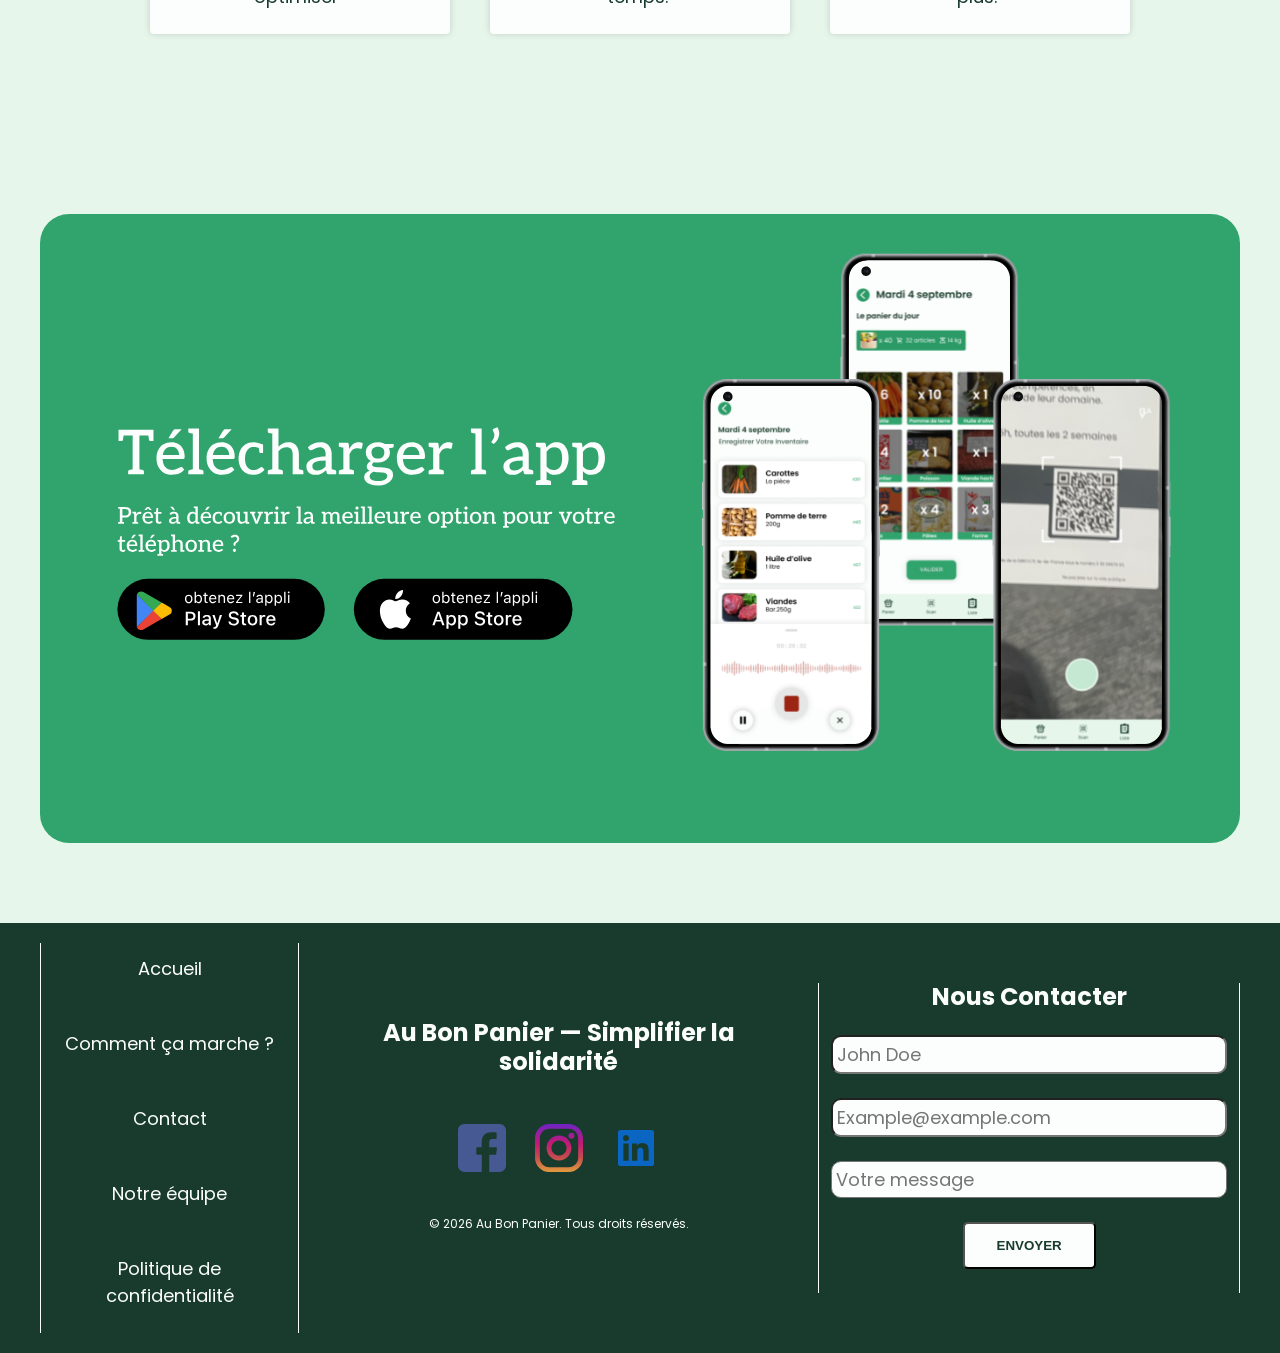
==== commit 59fc806a: "v0.7" ====
--- a/index.html
+++ b/index.html
@@ -18,10 +18,10 @@
 <body>
     <header>
         <div class="container flexheader">
-            <img src="assets/Au Bon Panier.png" alt="logo">
+            <img src="assets/aubonpanier.png" alt="logo">
             <nav>
                 <a href="#">Accueil</a>
-                <a href="#">Documentation</a>
+                <a href="document.html">Documentation</a>
             </nav>
         </div>
     </header>
@@ -194,7 +194,12 @@
             </article>
             <div class="copyright">
                 <h3>Au Bon Panier — Simplifier la solidarité</h3>
-                <p>© 2024 Au Bon Panier. Tous droits réservés.</p>
+                <div class="media">
+                    <a href="#"><img src="assets/facebook.svg"></a>
+                    <a href="#"><img src="assets/instagram.svg"></a>
+                    <a href="#"><img src="assets/linkedin.svg"></a>
+                </div>
+                <p>© 2026 Au Bon Panier. Tous droits réservés.</p>
             </div>
             <div class="info2">
                 <h3>Nous Contacter</h3>
@@ -206,11 +211,6 @@
                     <textarea name="textarea" rows="1" cols="30" placeholder="Votre message"></textarea>
                     <button type="submit" class="btn-form">ENVOYER</button>
                 </form>
-                <div class="media">
-                    <a href="#"><img src="assets/facebook.svg"></a>
-                    <a href="#"><img src="assets/instagram.svg"></a>
-                    <a href="#"><img src="assets/linkedin.svg"></a>
-                </div>
             </div>
 
         </div>
--- a/style.css
+++ b/style.css
@@ -224,6 +224,16 @@
     border-right: 1px solid var(--color-1);
 }
 
+.copyright {
+    display: flex;
+    flex-direction: column;
+    align-items: center;
+    gap: 24px;
+}
+.copyright p{
+    font-size: 12px;
+}
+
 input,
 textarea {
     font-family: var(--font-family);
@@ -249,5 +259,5 @@
 
 .media img {
     max-width: 48px;
-    margin-right: 12px;
-}+    margin: 0 12px;
+}
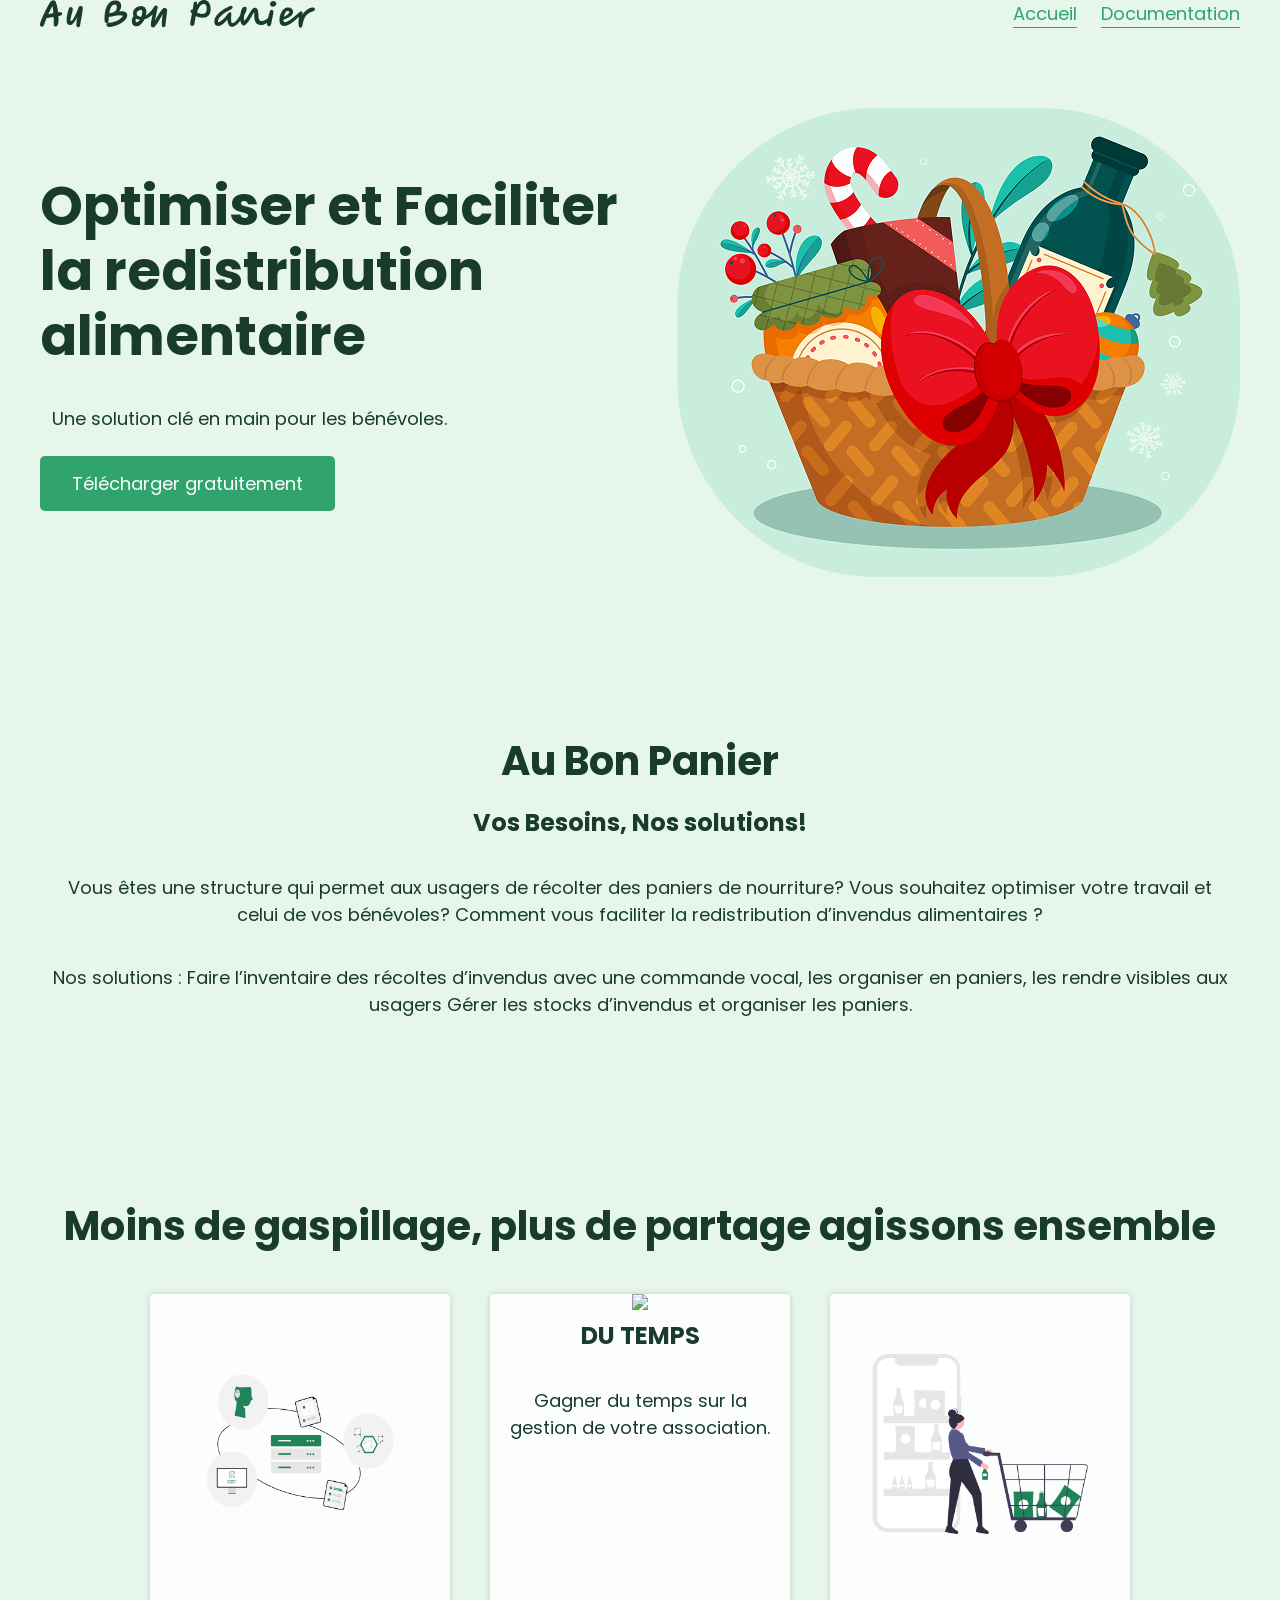
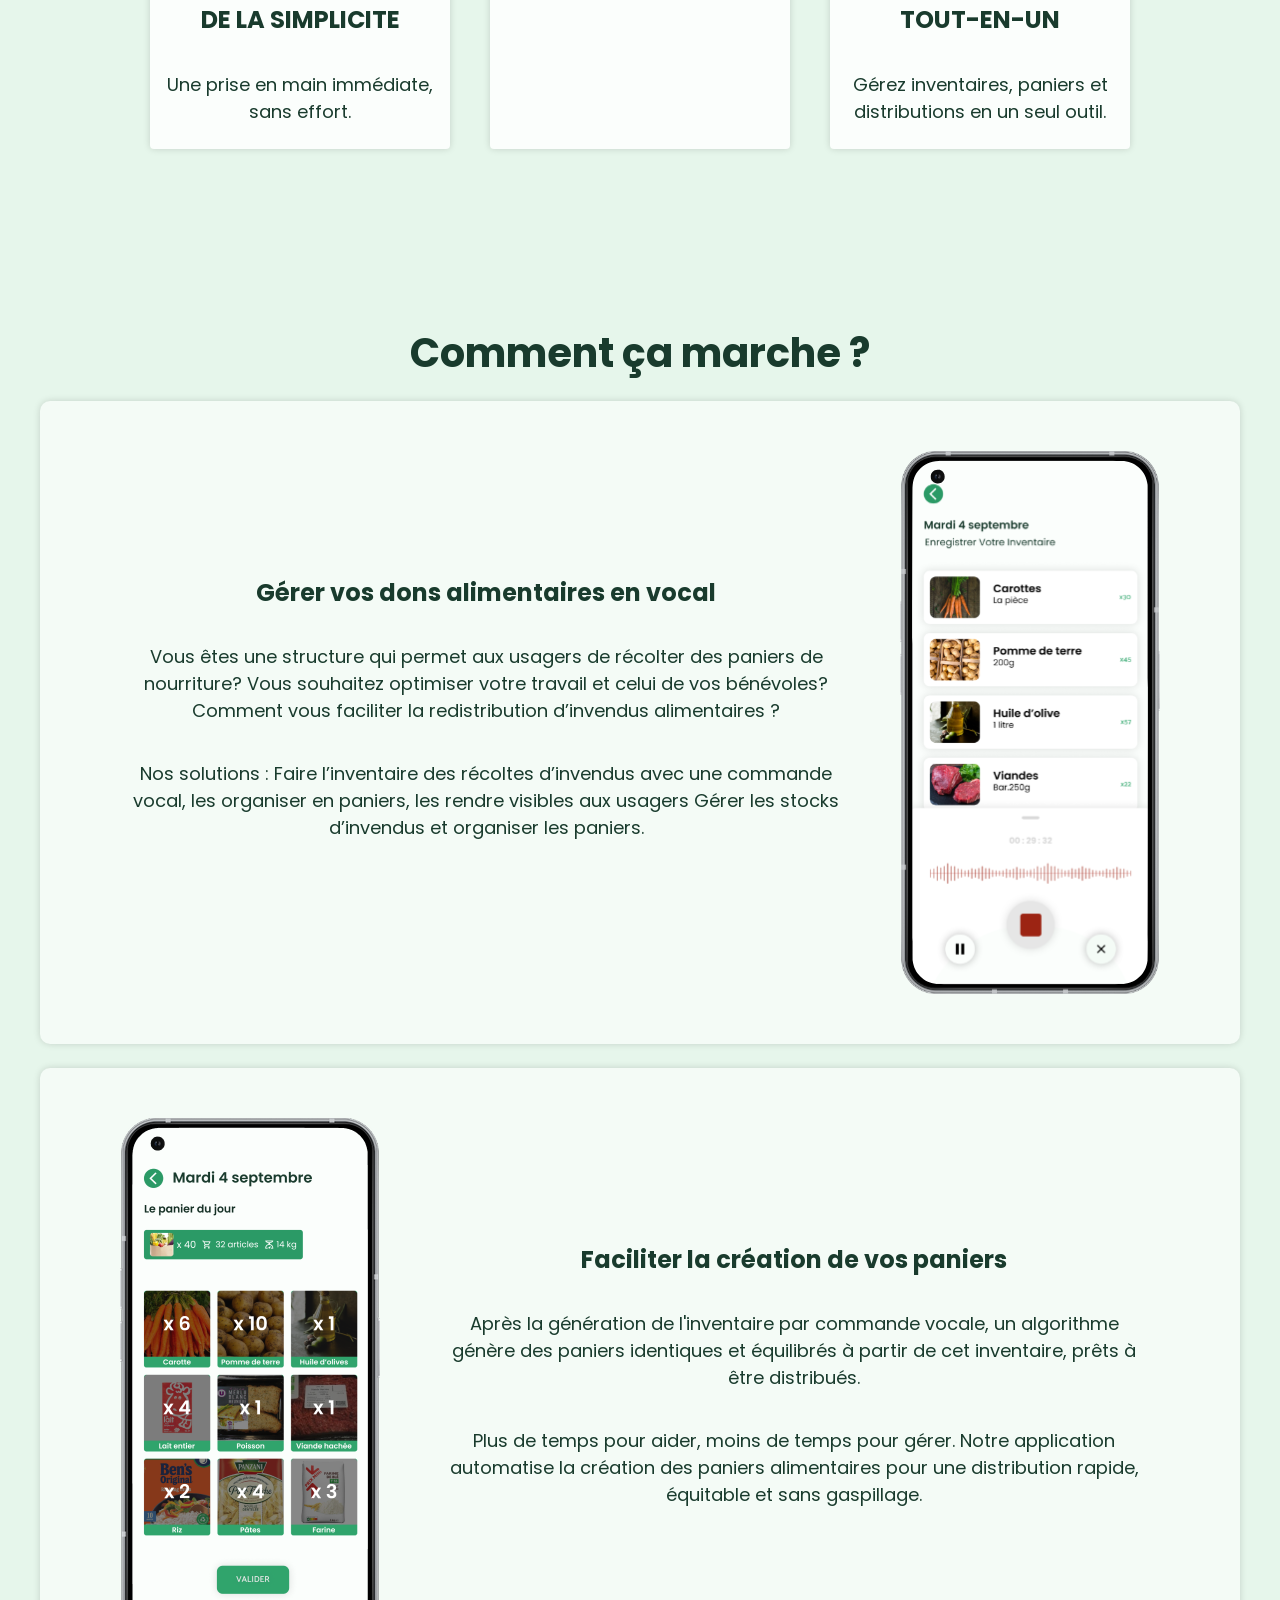
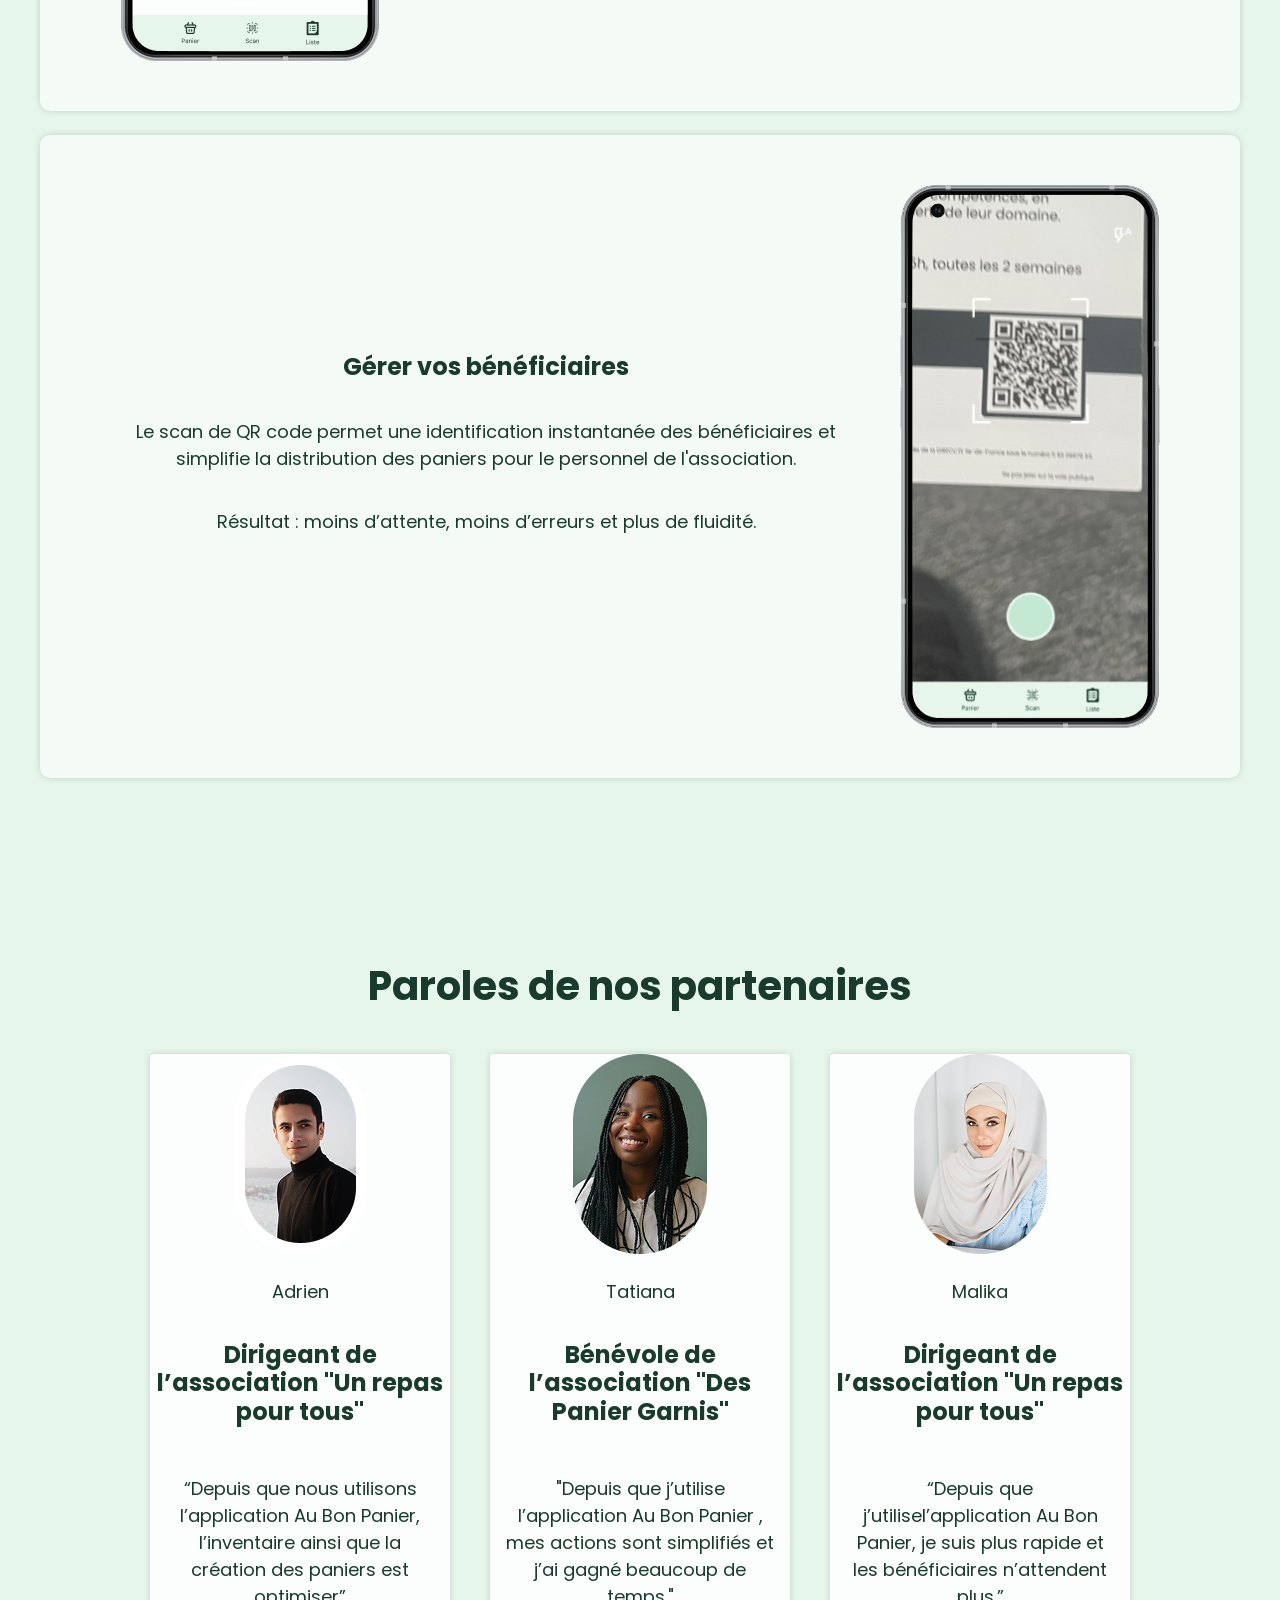
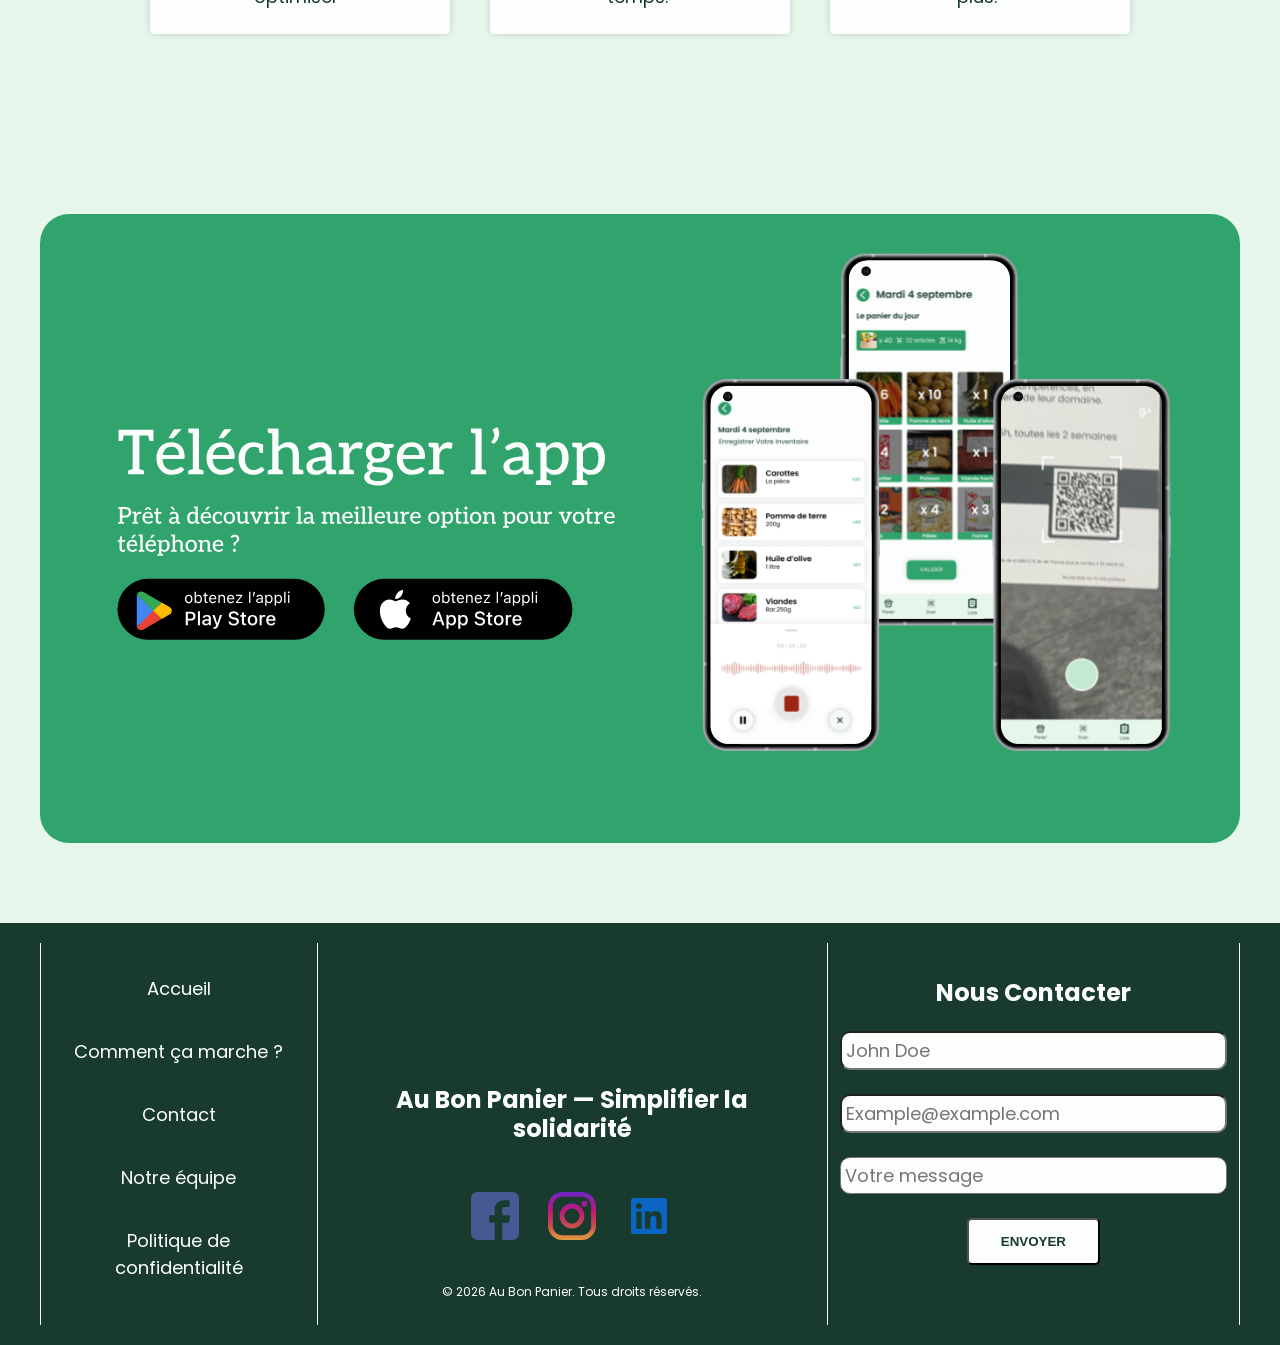
==== commit 2545fabc: "v" ====
--- a/index.html
+++ b/index.html
@@ -93,7 +93,7 @@
         <div class="container">
             <h2>Comment ça marche ?</h2>
             <div class="fonction-container">
-                <div class="fonction">
+                <article class="fonction">
                     <h3>Gérer vos dons alimentaires en vocal</h3>
                     <p>
                         Vous êtes une structure qui permet aux usagers de récolter des paniers de nourriture?
@@ -106,12 +106,12 @@
                         paniers, les rendre visibles aux usagers
                         Gérer les stocks d’invendus et organiser les paniers.
                     </p>
-                </div>
+                </article>
                 <img src="assets/ecranappun.svg">
             </div>
             <div class="fonction-container">
                 <img src="assets/ecranappdeux.png">
-                <div class="fonction">
+                <article class="fonction">
                     <h3>Faciliter la création de vos paniers</h3>
                     <p>
                         Après la génération de l'inventaire par commande vocale, un algorithme génère des paniers
@@ -122,10 +122,10 @@
                         Notre application automatise la création des paniers alimentaires pour une distribution rapide,
                         équitable et sans gaspillage.
                     </p>
-                </div>
+                </article>
             </div>
             <div class="fonction-container">
-                <div class="fonction">
+                <article class="fonction">
                     <h3>Gérer vos bénéficiaires </h3>
                     <p>
                         Le scan de QR code permet une identification instantanée des bénéficiaires et simplifie la
@@ -136,7 +136,7 @@
                         d’erreurs et plus de fluidité.
 
                     </p>
-                </div>
+                </article>
                 <img src="assets/ecranapptrois.svg">
             </div>
         </div>
@@ -185,7 +185,7 @@
 
     <footer>
         <div class="container flexfooter">
-            <article class="info1">
+            <article class="contenu">
                 <p>Accueil</p>
                 <p>Comment ça marche ?</p>
                 <p>Contact</p>
@@ -201,7 +201,7 @@
                 </div>
                 <p>© 2026 Au Bon Panier. Tous droits réservés.</p>
             </div>
-            <div class="info2">
+            <div class="contenu">
                 <h3>Nous Contacter</h3>
                 <form>
                     <label for="name" hidden>Nom : </label>
--- a/style.css
+++ b/style.css
@@ -187,9 +187,9 @@
     display: flex;
     flex-direction: row;
     justify-content: space-between;
-    align-items: center;
     width: 100%;
     gap: 24px;
+    align-items: stretch;
 }
 
 .flexfooter h3,
@@ -205,29 +205,22 @@
     margin-bottom: 24px;
 }
 
-.info1 {
-    display: flex;
-    flex-direction: column;
-    align-items: center;
-    justify-content: space-evenly;
-    gap: 12px;
+.contenu {
+    display: flex;
+    flex-direction: column;
+    align-items: center;
+    justify-content: center;
     border-left: 1px solid var(--color-1);
     border-right: 1px solid var(--color-1);
-}
-
-.info2 {
-    padding: 0 12px;
-    display: flex;
-    flex-direction: column;
-    align-items: center;
-    border-left: 1px solid var(--color-1);
-    border-right: 1px solid var(--color-1);
-}
+    padding: 20px 12px;
+}
+
 
 .copyright {
     display: flex;
     flex-direction: column;
     align-items: center;
+    justify-content: flex-end;
     gap: 24px;
 }
 .copyright p{
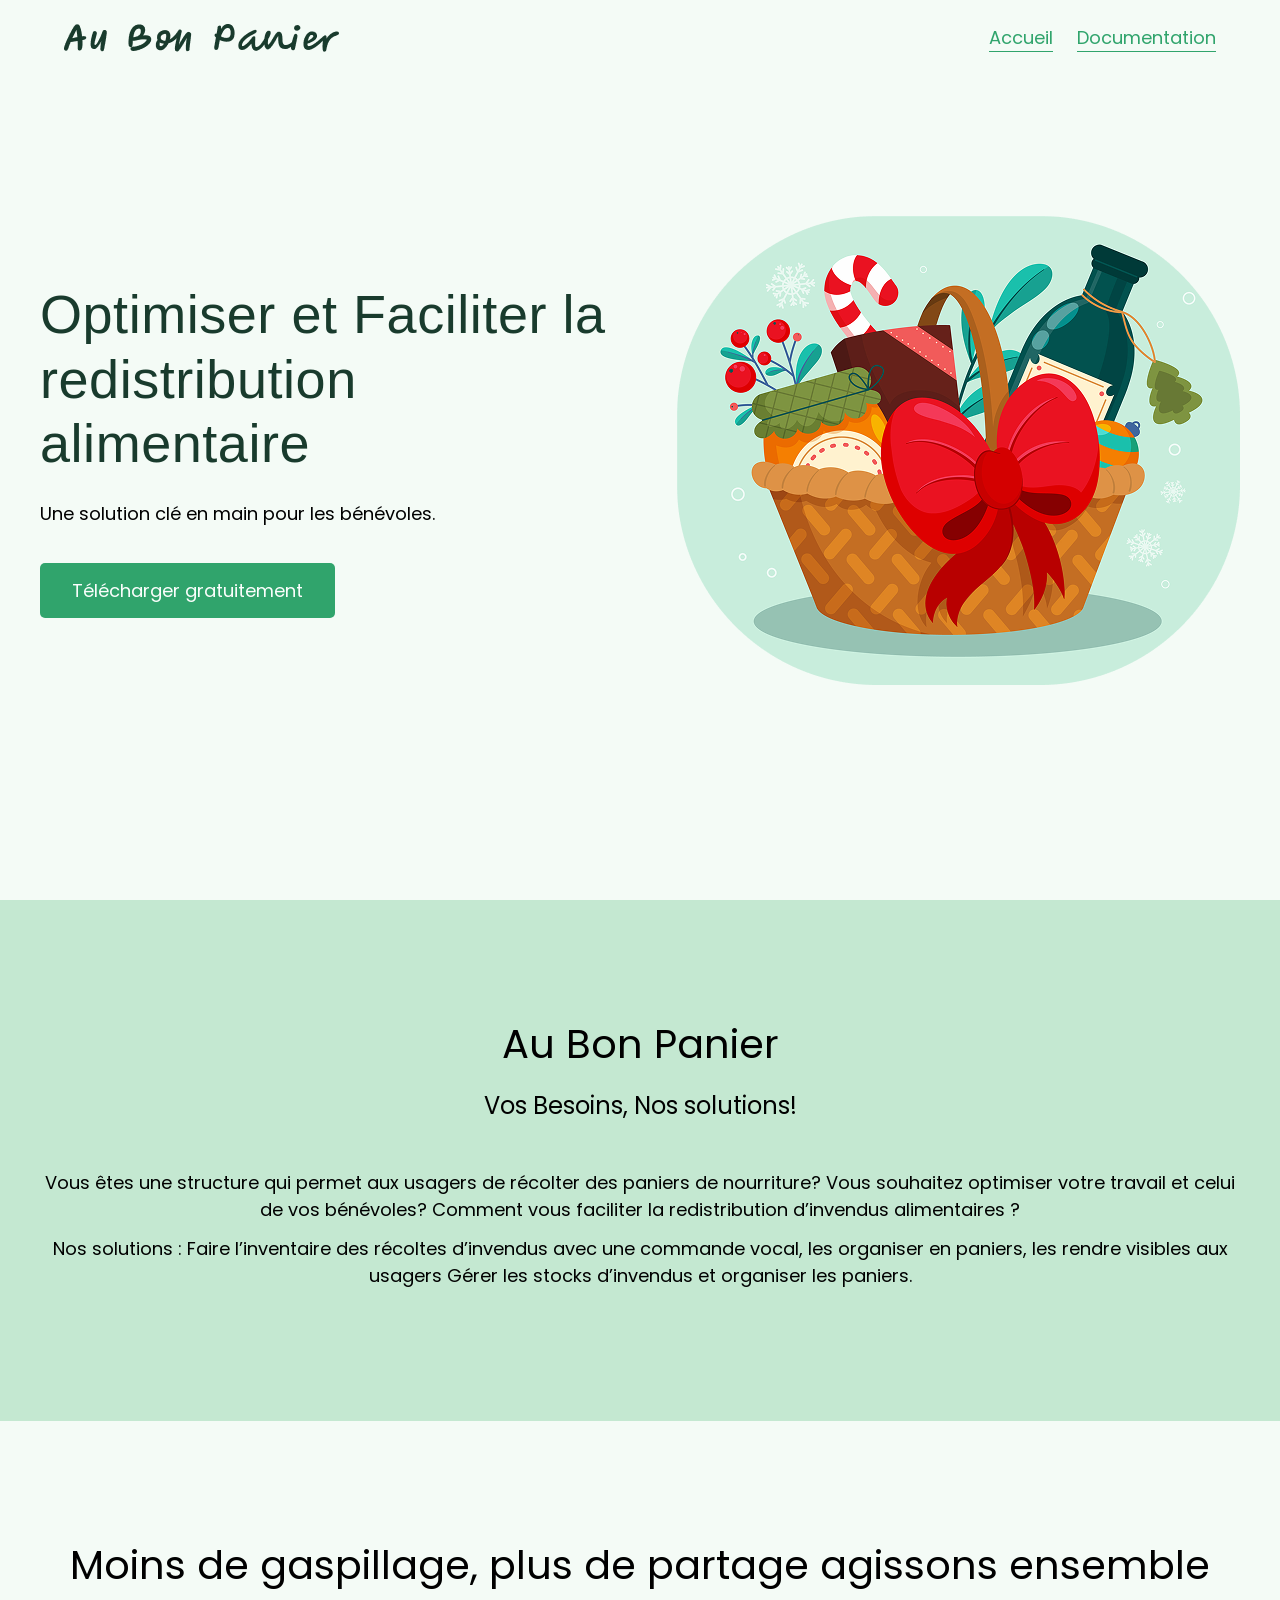
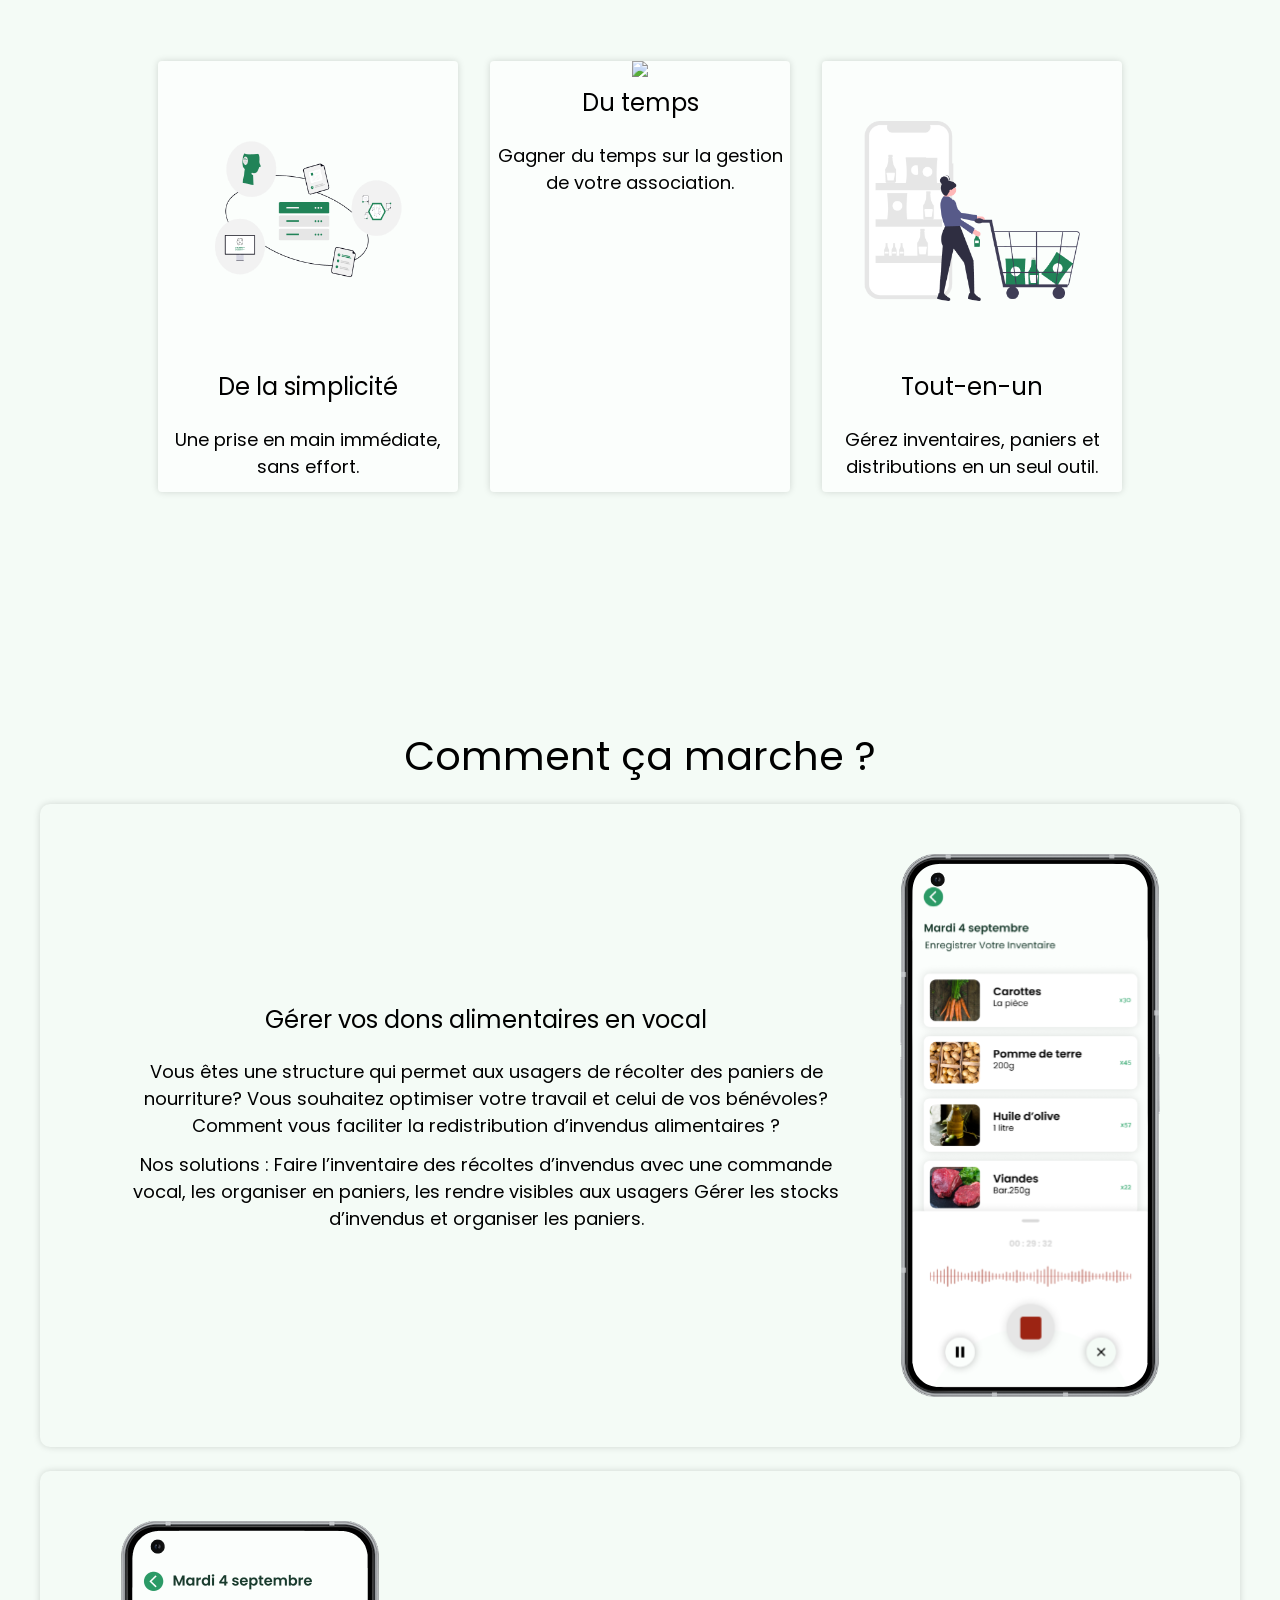
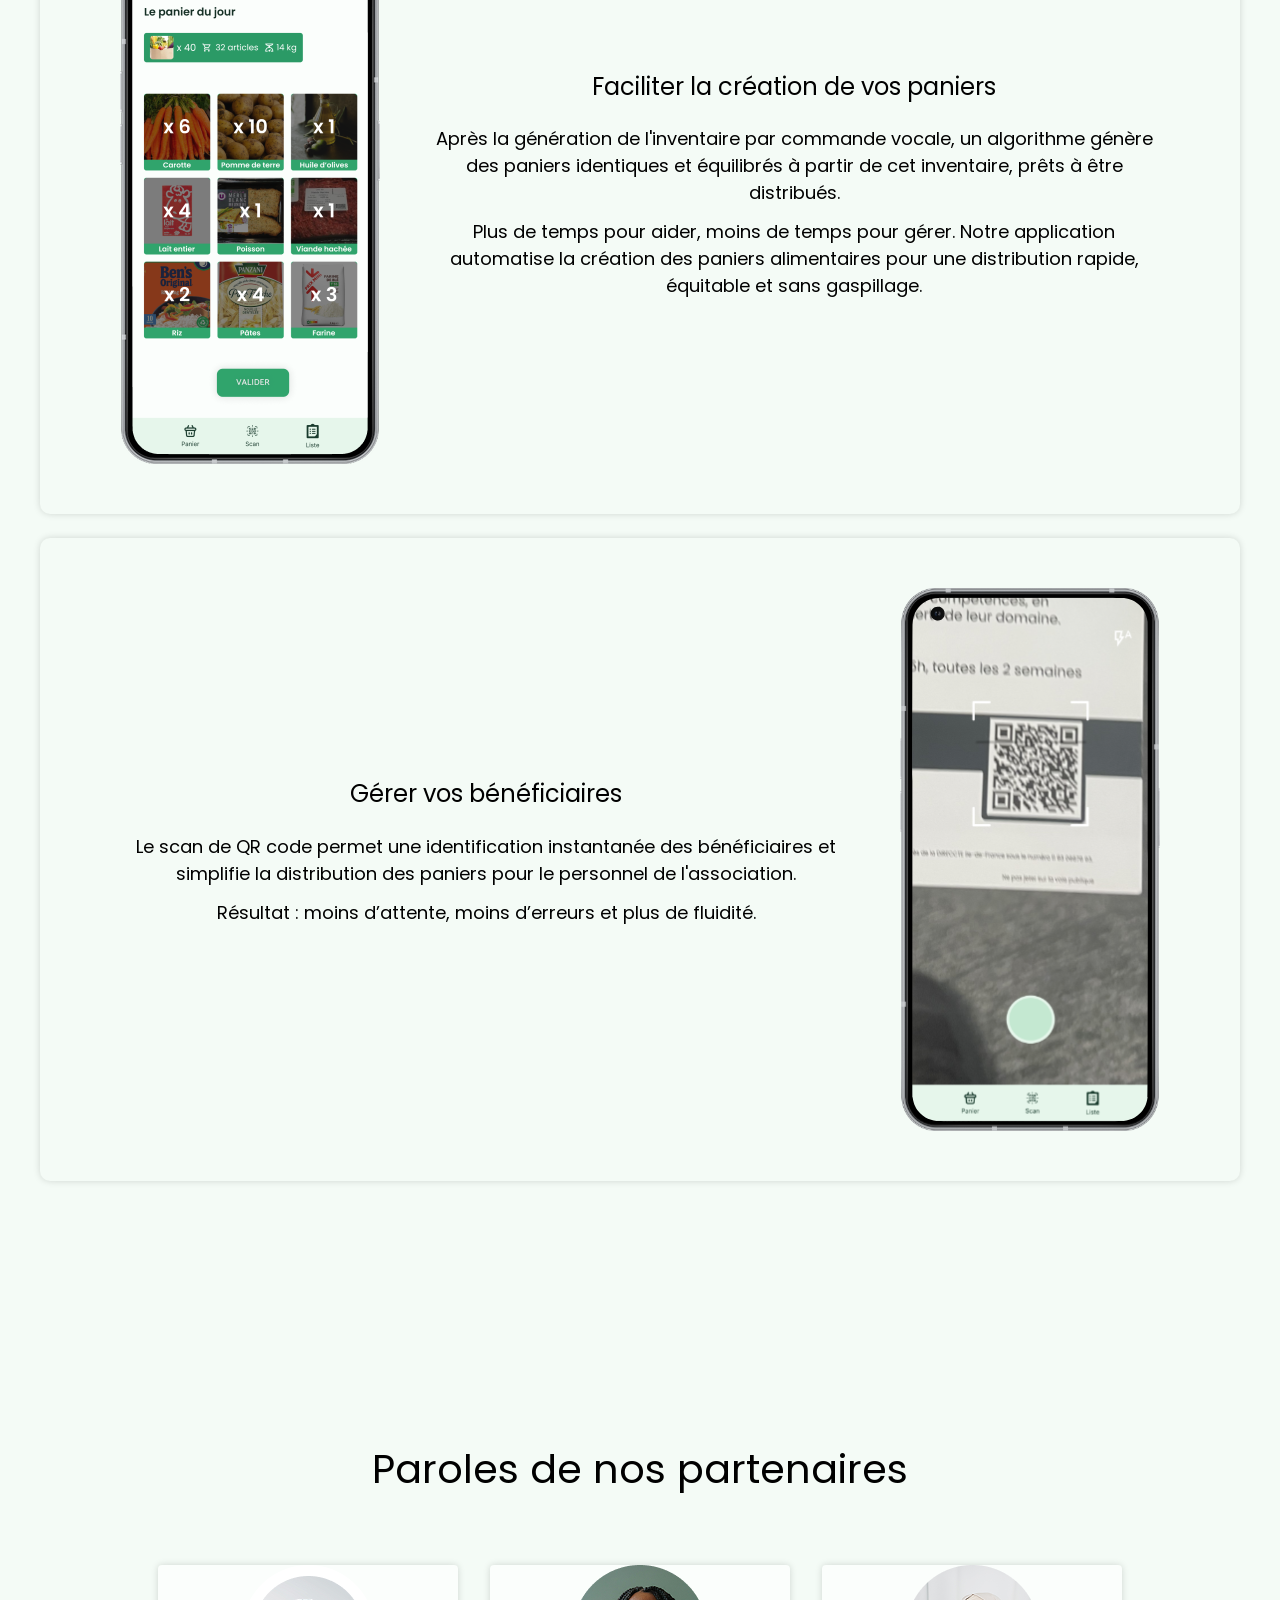
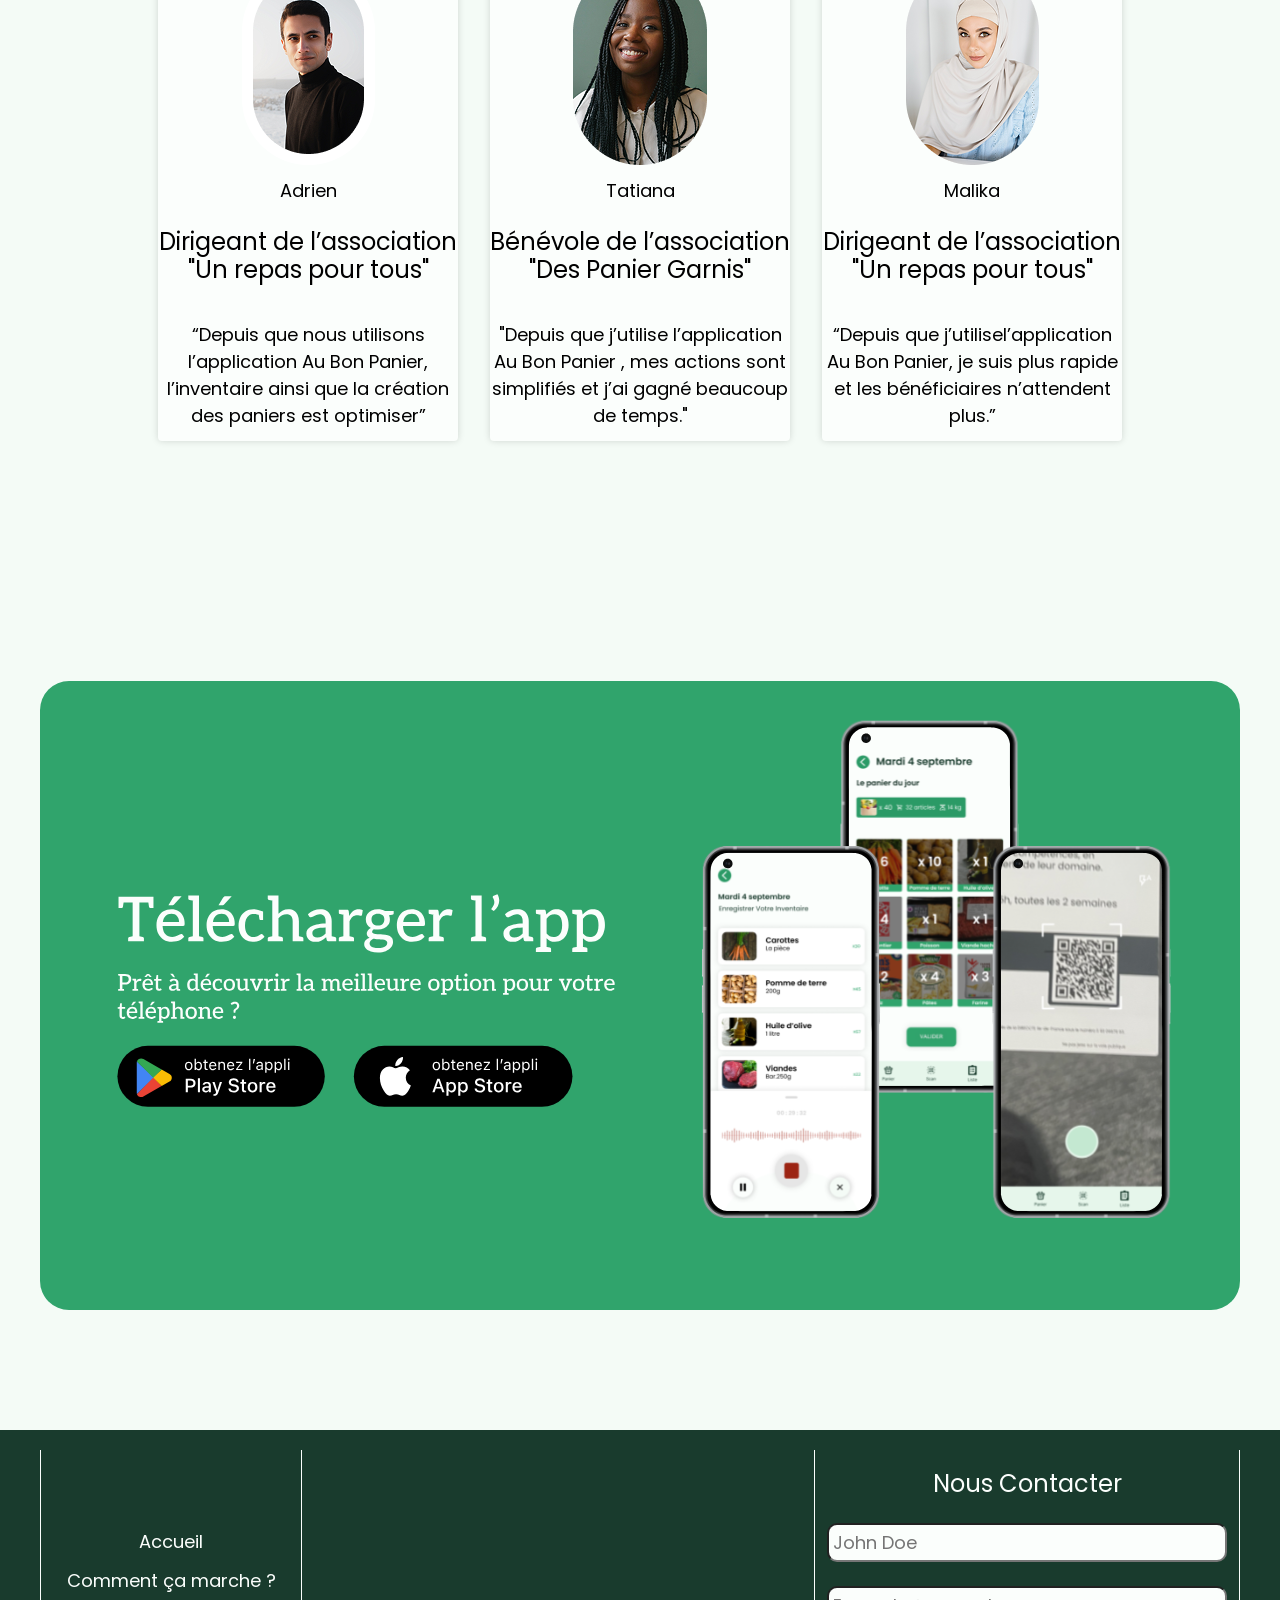
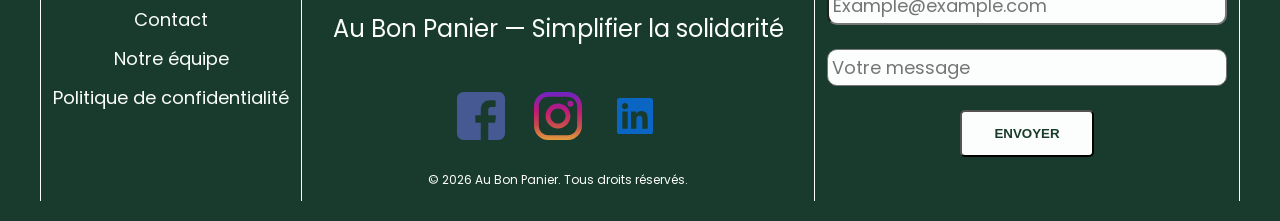
==== commit fab97ca0: "fix: retouches styles" ====
--- a/index.html
+++ b/index.html
@@ -38,7 +38,7 @@
     </section>
 
     <!-- problematique -->
-    <section id="problematique">
+    <section id="problematique" class="bg-green">
         <div class="container">
             <h2>Au Bon Panier </h2>
             <h3>Vos Besoins, Nos solutions!</h3>
@@ -67,21 +67,21 @@
                 <article class="card">
                     <img src="assets/iconedeux.png">
                     <div class="text-card">
-                        <h3>DE LA SIMPLICITE</h3>
+                        <h3>De la simplicité</h3>
                         <p>Une prise en main immédiate, sans effort.</p>
                     </div>
                 </article>
                 <article class="card">
                     <img src="assets/Iconeun.png">
                     <div class="text-card">
-                        <h3>DU TEMPS</h3>
+                        <h3>Du temps</h3>
                         <p>Gagner du temps sur la gestion de votre association.</p>
                     </div>
                 </article>
                 <article class="card">
                     <img src="assets/iconetrois.png">
                     <div class="text-card">
-                        <h3>TOUT-EN-UN</h3>
+                        <h3>Tout-en-un</h3>
                         <p>Gérez inventaires, paniers et distributions en un seul outil.</p>
                     </div>
                 </article>
--- a/style.css
+++ b/style.css
@@ -6,7 +6,7 @@
     padding: 0;
     box-sizing: border-box;
 }
-
+/* Variables */
 :root {
     --font-family: 'Poppins', sans-serif;
     --font-size: 18px;
@@ -23,13 +23,15 @@
     --color-11: #218358;
     --color-12: #193B2D;
 }
-
+.bg-green {
+    background: var(--color-5);
+}
 /* Style Global */
 body {
     font-family: var(--font-family);
     font-size: var(--font-size);
-    color: var(--color-12);
-    background-color: var(--color-3);
+    color: var(#1f2120);
+    background-color: var(--color-2);
 }
 
 h1,
@@ -44,21 +46,26 @@
 
 h1 {
     font-size: 54px;
-    margin-bottom: 24px;
+    line-height: 1.2;
+    font-weight: 500;
+    margin-bottom: 24px;
+    letter-spacing: .01em;
+    color: var(--color-12);
 }
 
 h2 {
     font-size: 40px;
     margin-bottom: 24px;
+    font-weight: 400;
 }
 
 h3 {
     font-size: 24px;
-    margin-bottom: 24px;
+   margin-bottom: 24px;
+    font-weight: 400;
 }
 
 p {
-    padding: 12px;
     font-size: 18px;
     margin-bottom: 12px;
 }
@@ -66,12 +73,13 @@
 img {
     max-width: 100%;
     height: auto;
+  
 
 }
 
 /* Boites */
 section {
-    padding: 80px 24px;
+    padding: 120px 24px;
 }
 
 .container {
@@ -86,11 +94,11 @@
 }
 
 .cardWrapper {
-    padding: 20px;
-    gap: 40px;
+    gap: 32px;
     display: flex;
     flex-wrap: wrap;
     justify-content: center;
+    margin-top: 48px;
 }
 
 /* cards */
@@ -122,11 +130,16 @@
 }
 
 /*Header*/
+header {
+    position: absolute;
+    width: 100%;
+}
 .flexheader {
     display: flex;
     flex-direction: row;
     justify-content: space-between;
     align-items: center;
+    padding: 24px;
 }
 
 nav {
@@ -142,13 +155,28 @@
 }
 
 /* Hero section */
+
+#hero{
+    height: 100vh;
+    display: flex;
+    /* background: ( circle at 10%, #8aa1981c, #eeeeee00 75%, #ffffff); */
+}
 .flexhero {
     display: flex;
     flex-direction: row;
     text-align: left;
+    gap: 48px;
+    .btn{
+        margin-top: 24px;
+    }
 }
 
 /* problematique */
+#problematique {
+    h3{
+        margin-bottom: 48px;
+    }
+}
 /* solution */
 
 /* application */
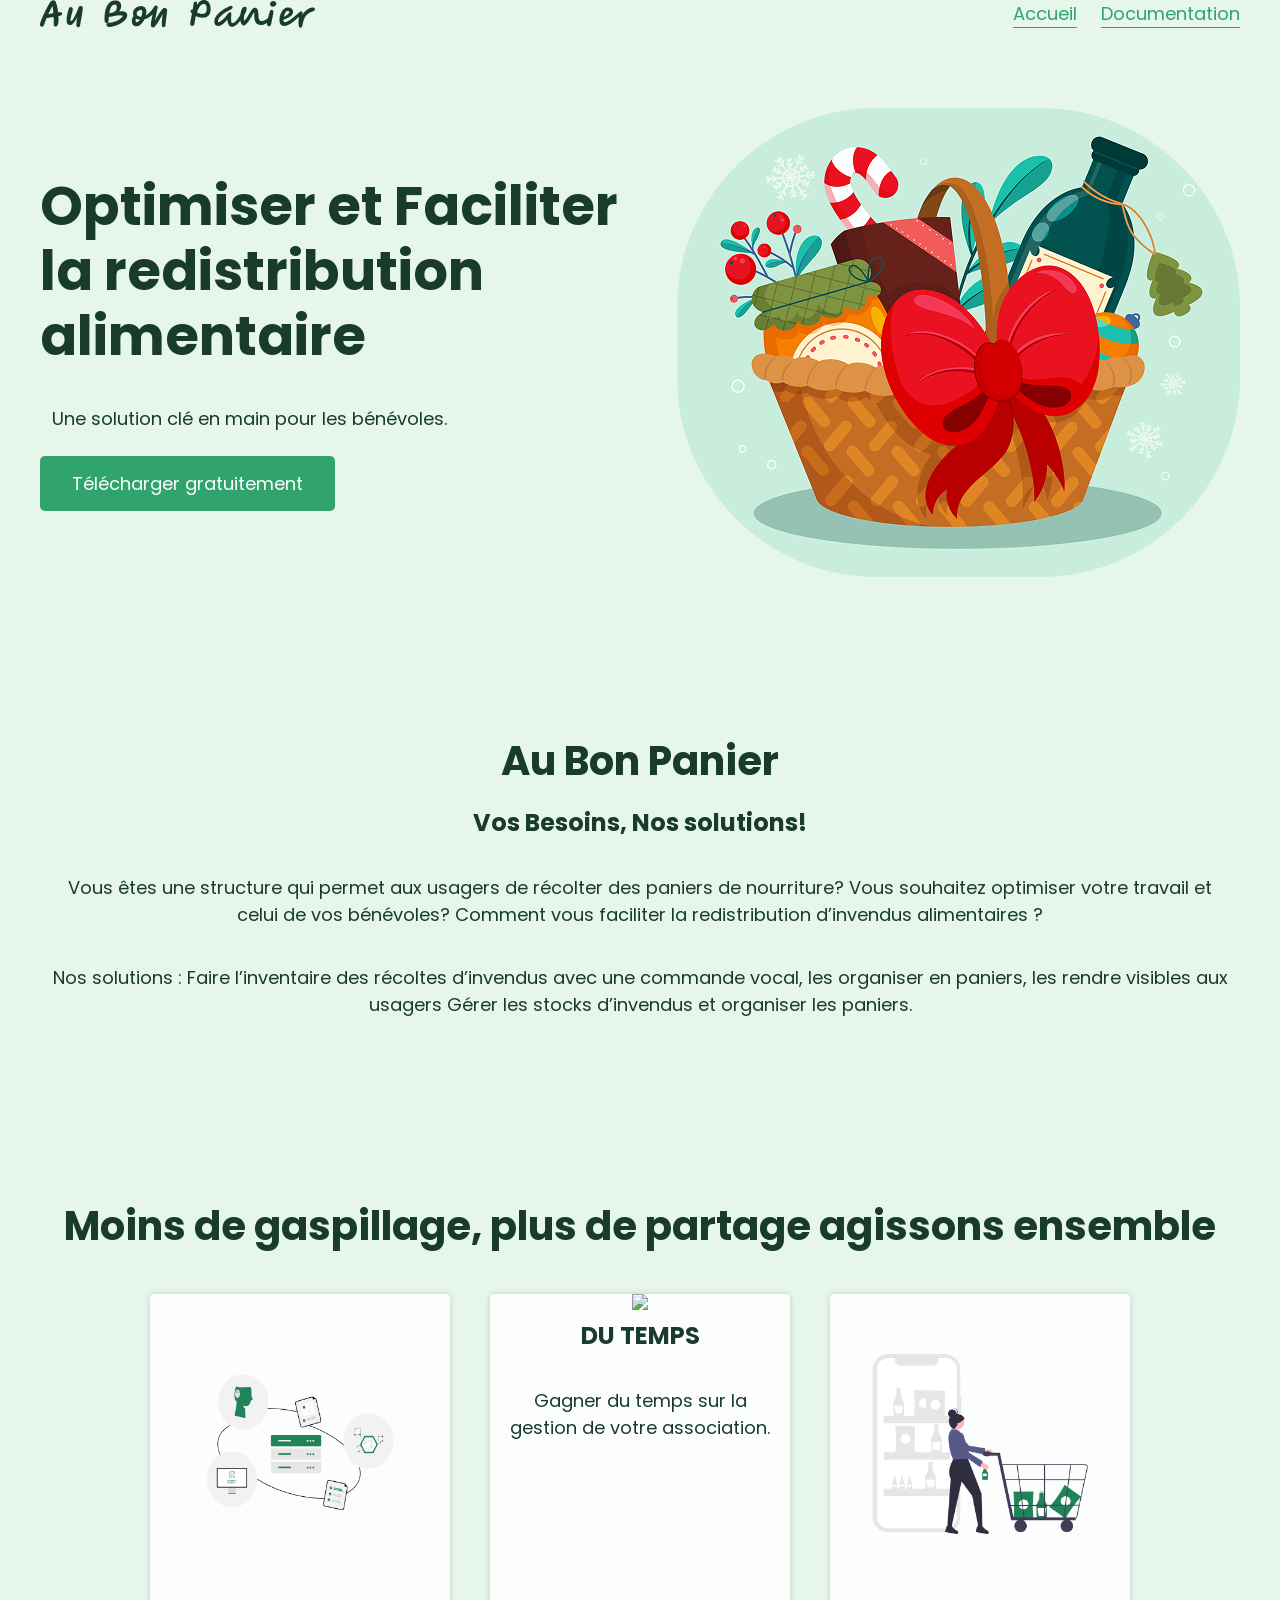
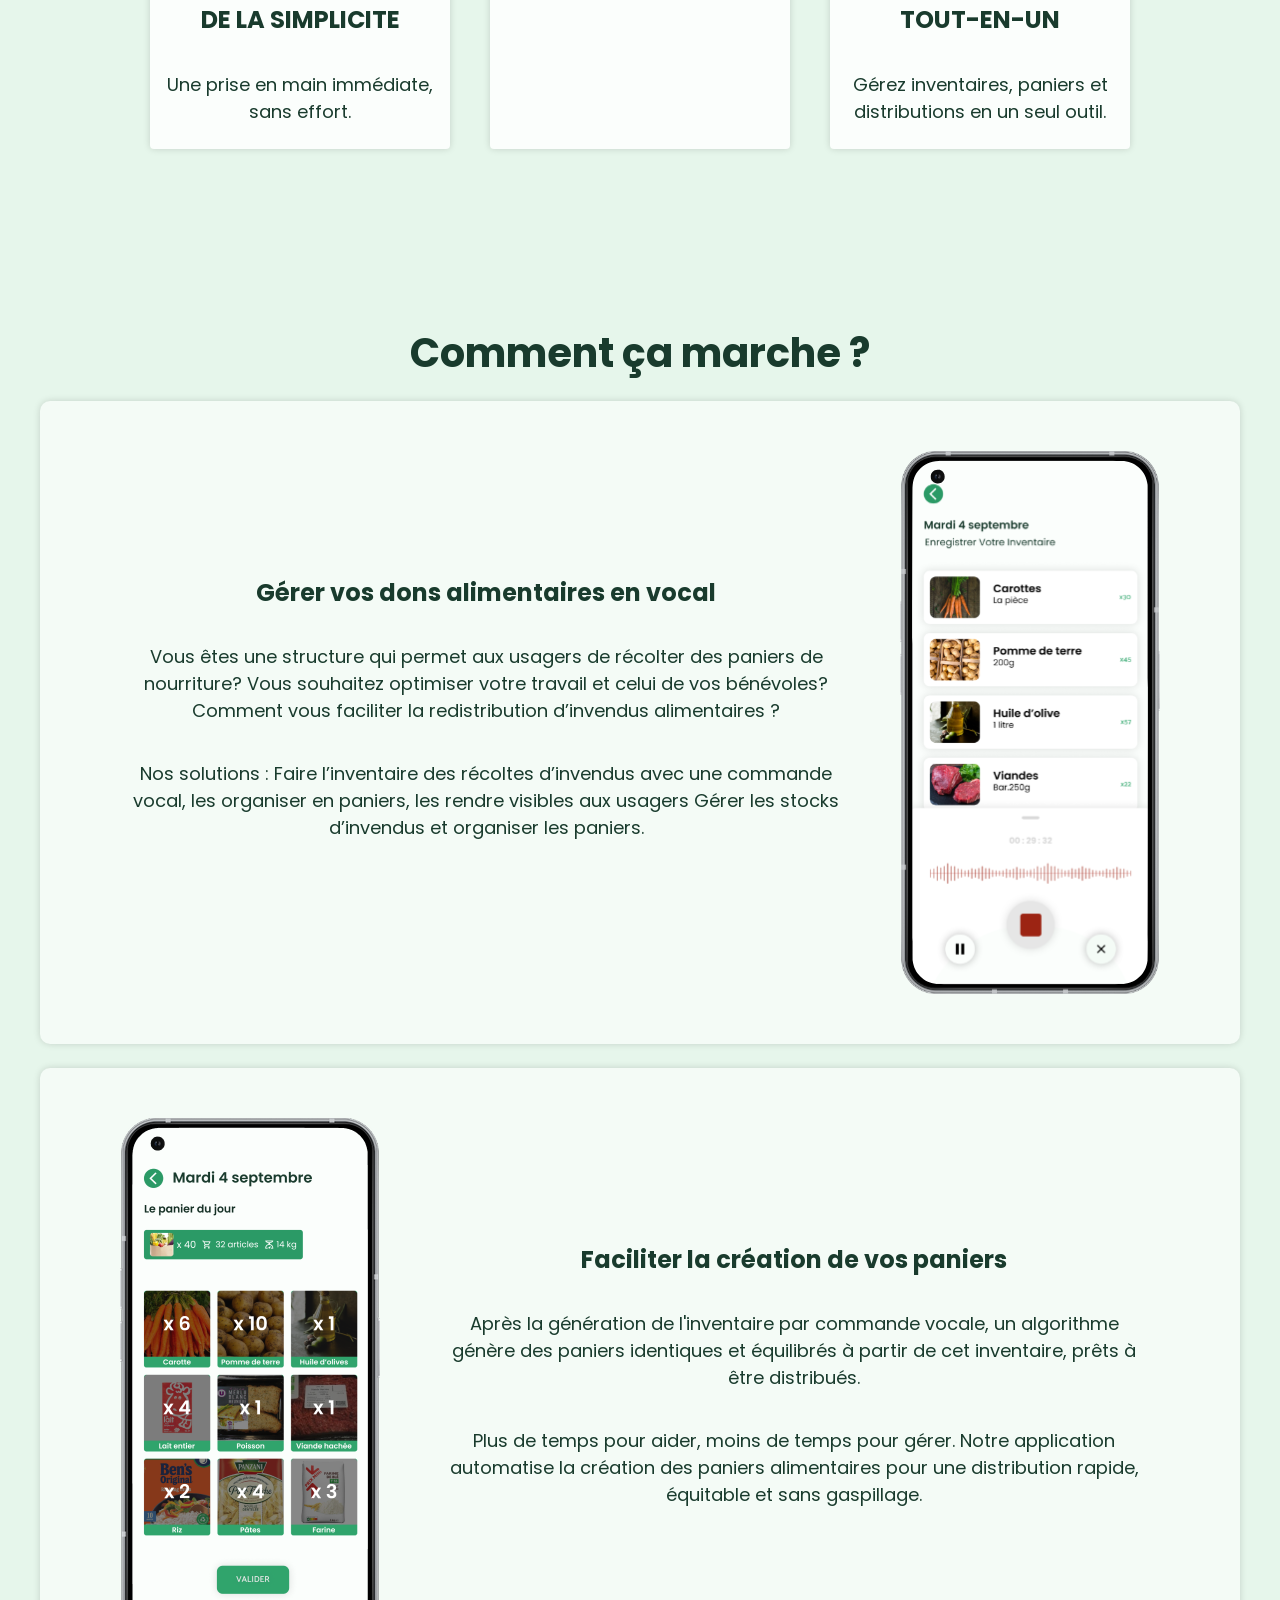
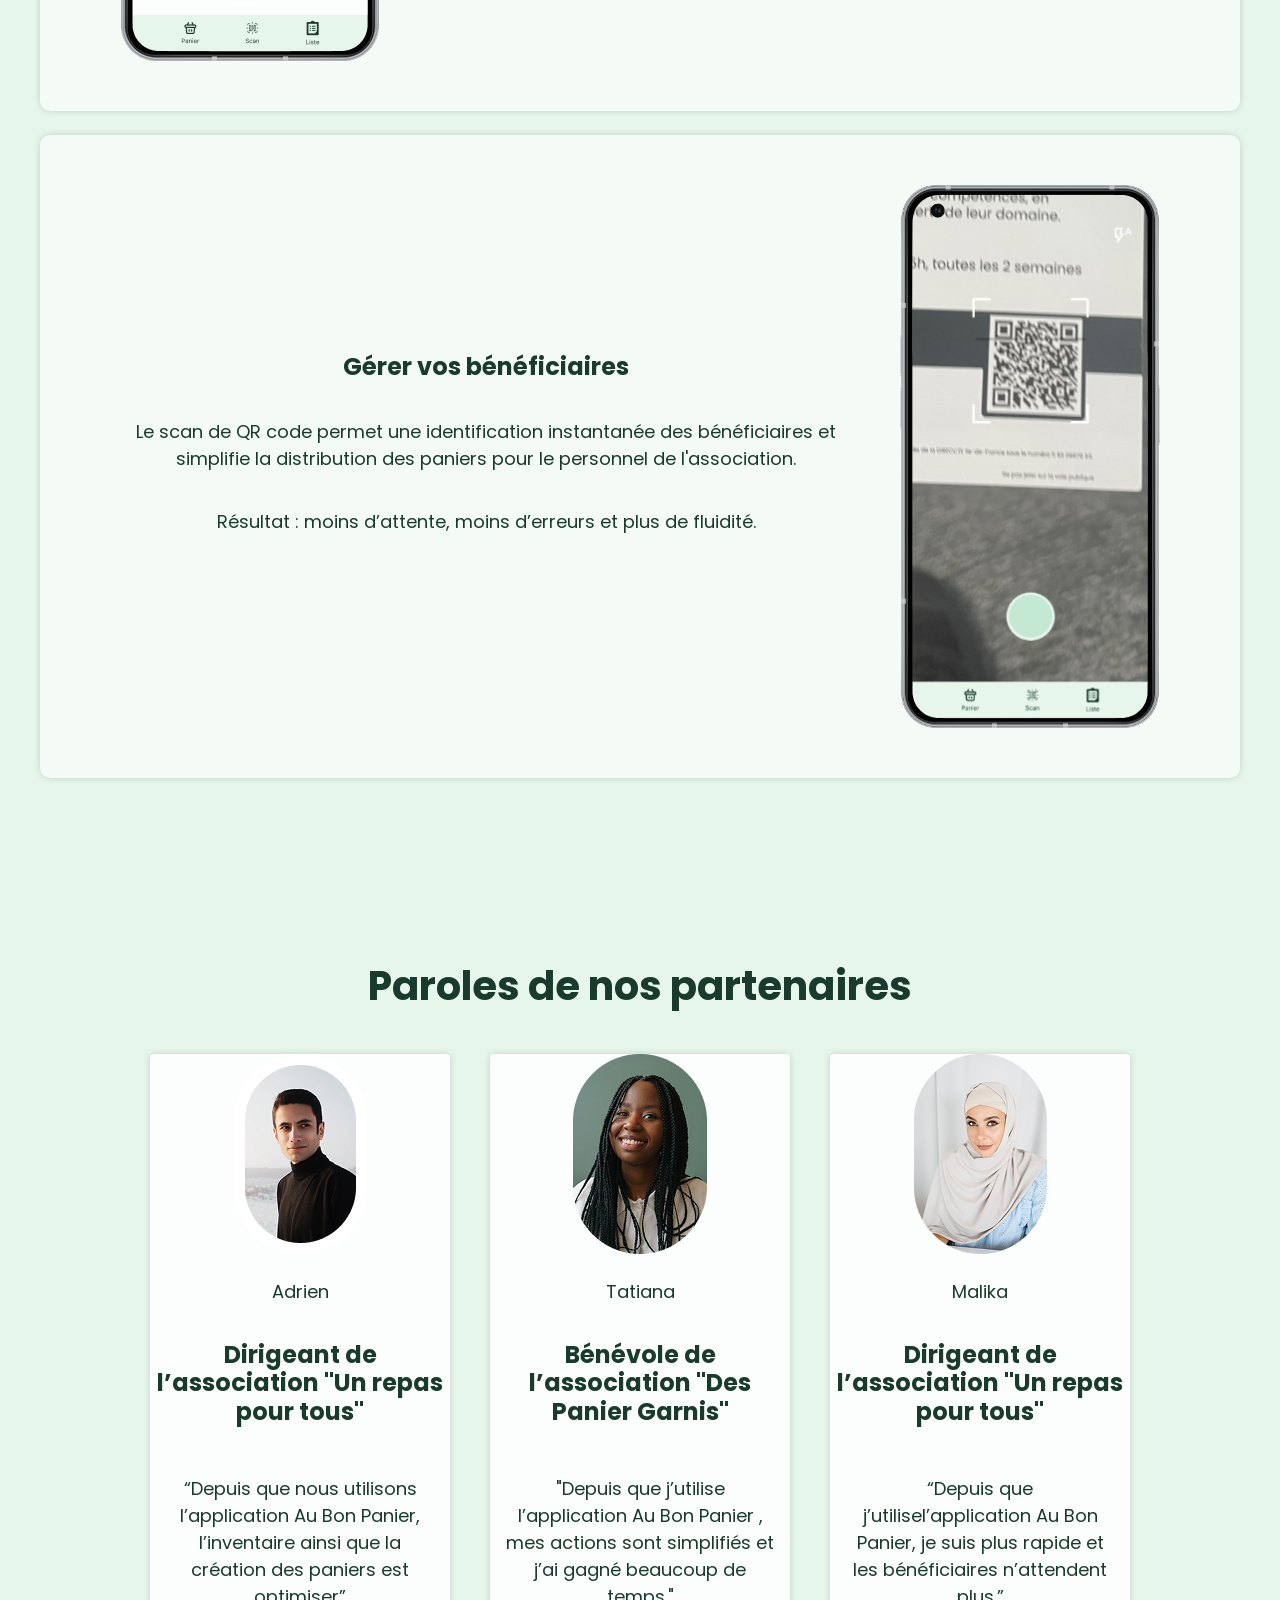
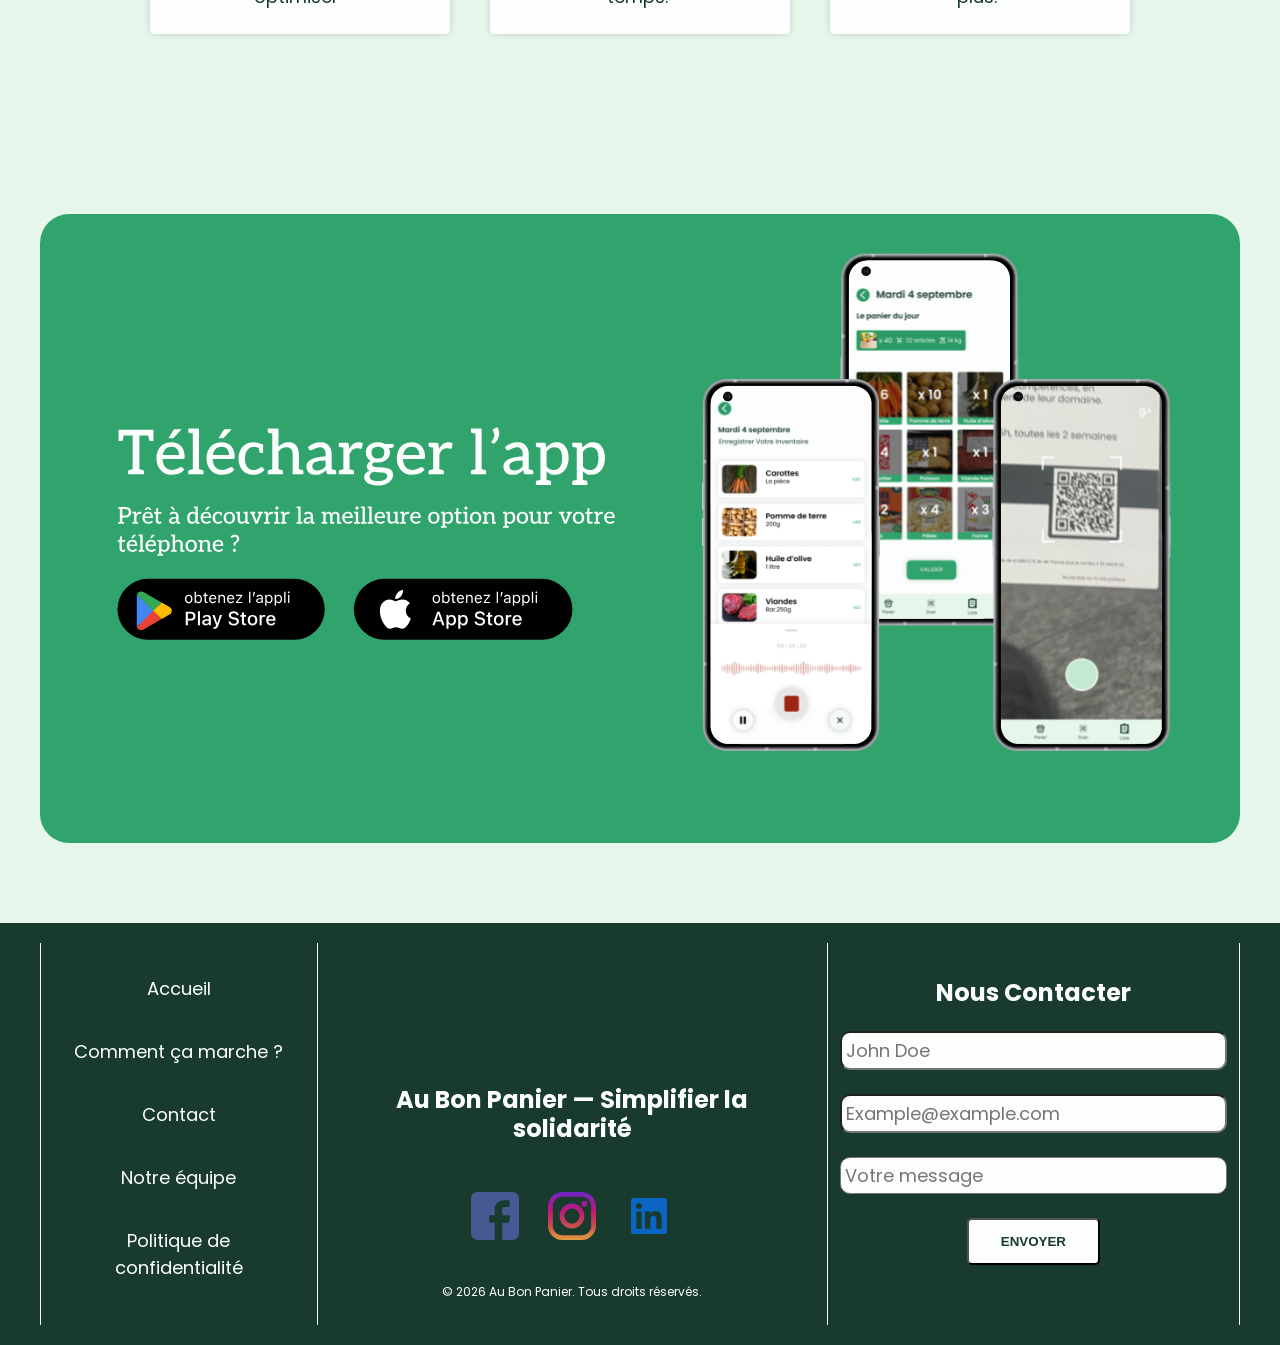
==== commit c1579eeb: "v" ====
--- a/index.html
+++ b/index.html
@@ -38,7 +38,7 @@
     </section>
 
     <!-- problematique -->
-    <section id="problematique" class="bg-green">
+    <section id="problematique">
         <div class="container">
             <h2>Au Bon Panier </h2>
             <h3>Vos Besoins, Nos solutions!</h3>
@@ -67,21 +67,21 @@
                 <article class="card">
                     <img src="assets/iconedeux.png">
                     <div class="text-card">
-                        <h3>De la simplicité</h3>
+                        <h3>DE LA SIMPLICITE</h3>
                         <p>Une prise en main immédiate, sans effort.</p>
                     </div>
                 </article>
                 <article class="card">
                     <img src="assets/Iconeun.png">
                     <div class="text-card">
-                        <h3>Du temps</h3>
+                        <h3>DU TEMPS</h3>
                         <p>Gagner du temps sur la gestion de votre association.</p>
                     </div>
                 </article>
                 <article class="card">
                     <img src="assets/iconetrois.png">
                     <div class="text-card">
-                        <h3>Tout-en-un</h3>
+                        <h3>TOUT-EN-UN</h3>
                         <p>Gérez inventaires, paniers et distributions en un seul outil.</p>
                     </div>
                 </article>
--- a/style.css
+++ b/style.css
@@ -6,7 +6,7 @@
     padding: 0;
     box-sizing: border-box;
 }
-/* Variables */
+
 :root {
     --font-family: 'Poppins', sans-serif;
     --font-size: 18px;
@@ -23,15 +23,13 @@
     --color-11: #218358;
     --color-12: #193B2D;
 }
-.bg-green {
-    background: var(--color-5);
-}
+
 /* Style Global */
 body {
     font-family: var(--font-family);
     font-size: var(--font-size);
-    color: var(#1f2120);
-    background-color: var(--color-2);
+    color: var(--color-12);
+    background-color: var(--color-3);
 }
 
 h1,
@@ -46,26 +44,21 @@
 
 h1 {
     font-size: 54px;
-    line-height: 1.2;
-    font-weight: 500;
-    margin-bottom: 24px;
-    letter-spacing: .01em;
-    color: var(--color-12);
+    margin-bottom: 24px;
 }
 
 h2 {
     font-size: 40px;
     margin-bottom: 24px;
-    font-weight: 400;
 }
 
 h3 {
     font-size: 24px;
-   margin-bottom: 24px;
-    font-weight: 400;
+    margin-bottom: 24px;
 }
 
 p {
+    padding: 12px;
     font-size: 18px;
     margin-bottom: 12px;
 }
@@ -73,13 +66,12 @@
 img {
     max-width: 100%;
     height: auto;
-  
 
 }
 
 /* Boites */
 section {
-    padding: 120px 24px;
+    padding: 80px 24px;
 }
 
 .container {
@@ -94,11 +86,11 @@
 }
 
 .cardWrapper {
-    gap: 32px;
+    padding: 20px;
+    gap: 40px;
     display: flex;
     flex-wrap: wrap;
     justify-content: center;
-    margin-top: 48px;
 }
 
 /* cards */
@@ -130,16 +122,11 @@
 }
 
 /*Header*/
-header {
-    position: absolute;
-    width: 100%;
-}
 .flexheader {
     display: flex;
     flex-direction: row;
     justify-content: space-between;
     align-items: center;
-    padding: 24px;
 }
 
 nav {
@@ -155,28 +142,13 @@
 }
 
 /* Hero section */
-
-#hero{
-    height: 100vh;
-    display: flex;
-    /* background: ( circle at 10%, #8aa1981c, #eeeeee00 75%, #ffffff); */
-}
 .flexhero {
     display: flex;
     flex-direction: row;
     text-align: left;
-    gap: 48px;
-    .btn{
-        margin-top: 24px;
-    }
 }
 
 /* problematique */
-#problematique {
-    h3{
-        margin-bottom: 48px;
-    }
-}
 /* solution */
 
 /* application */
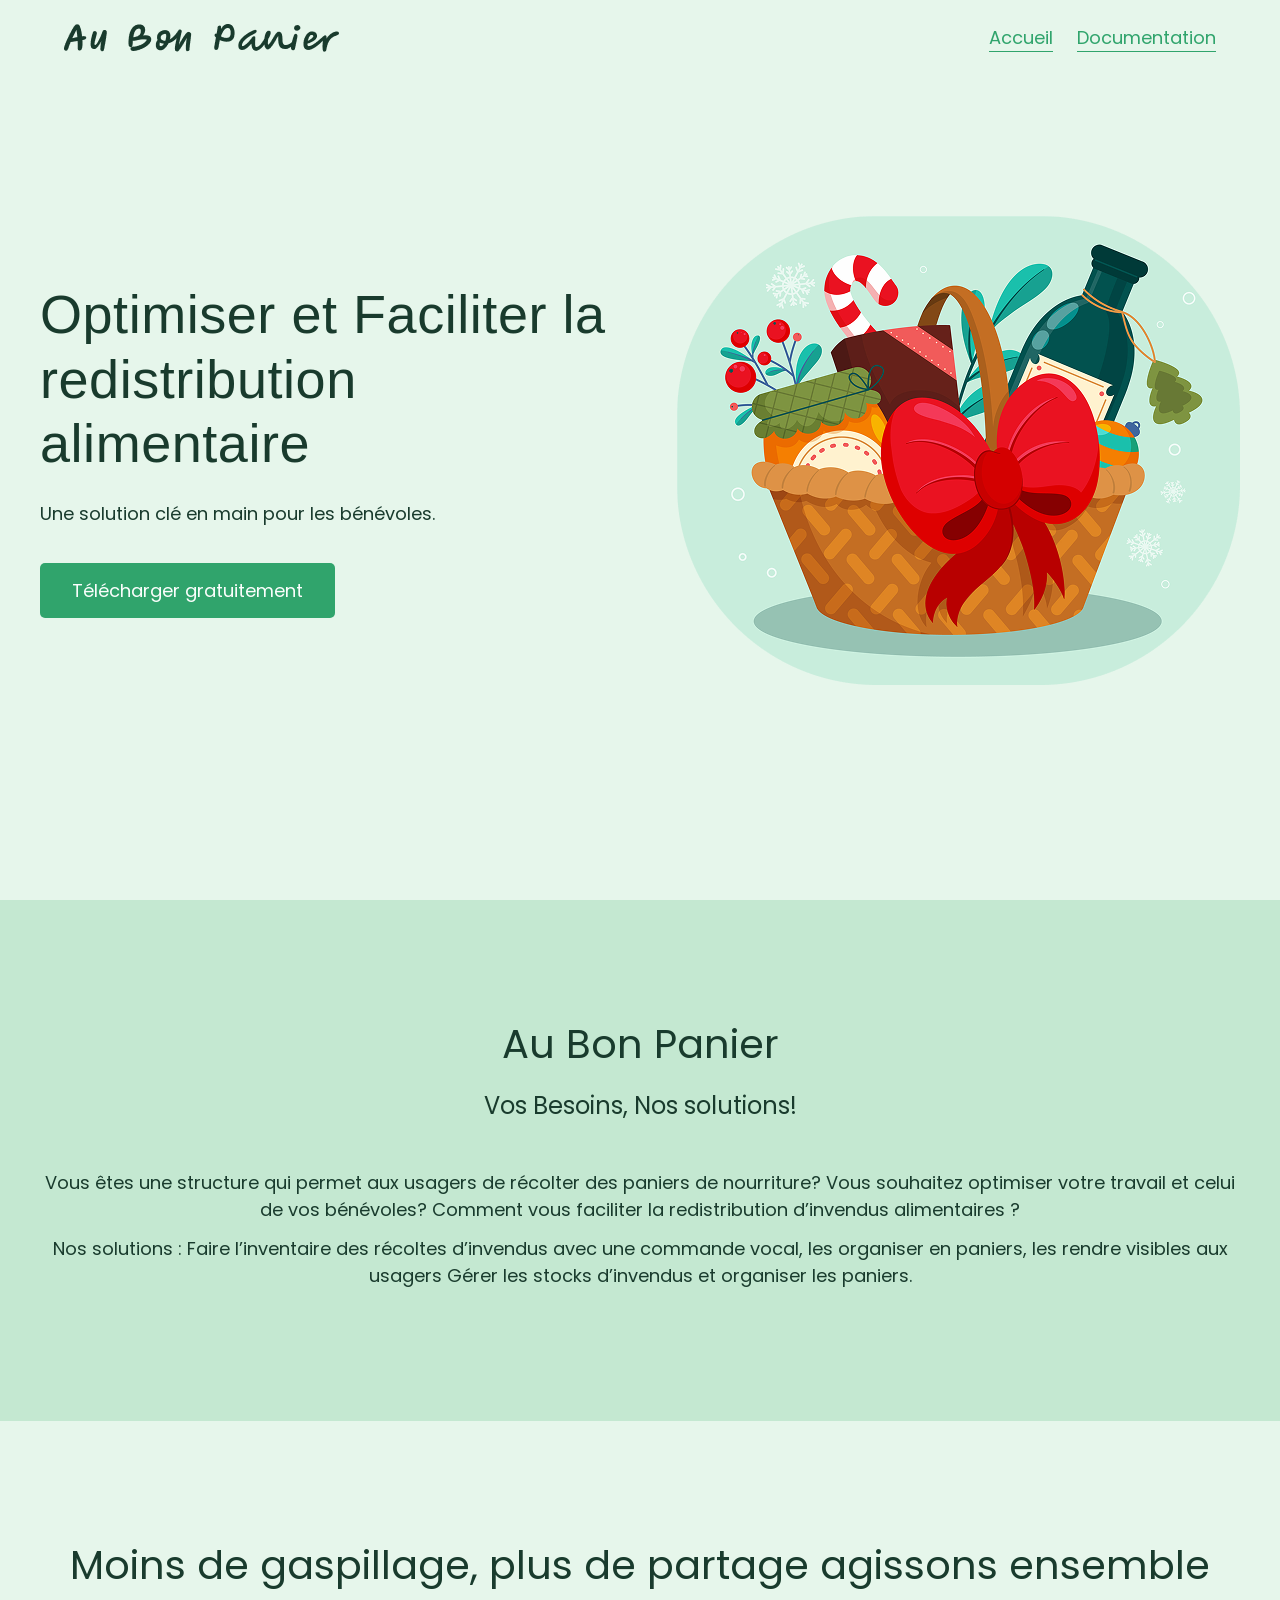
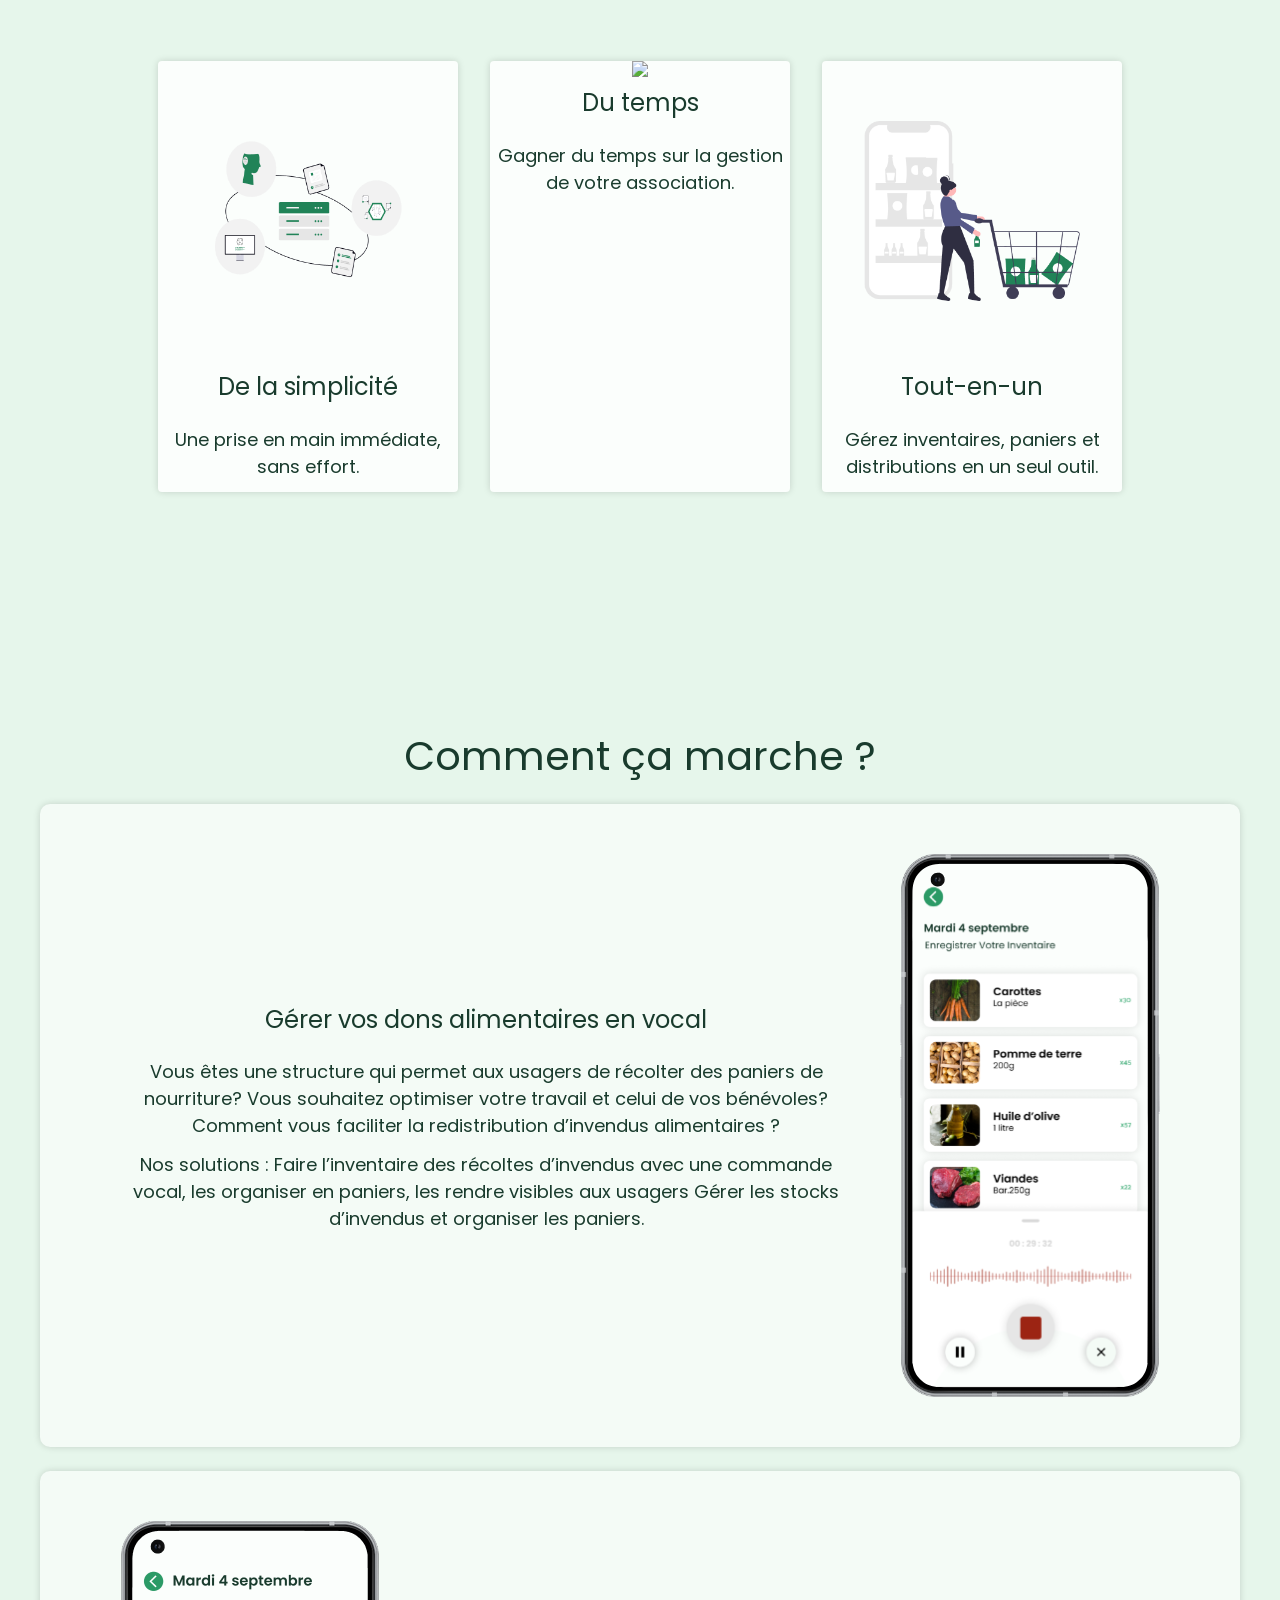
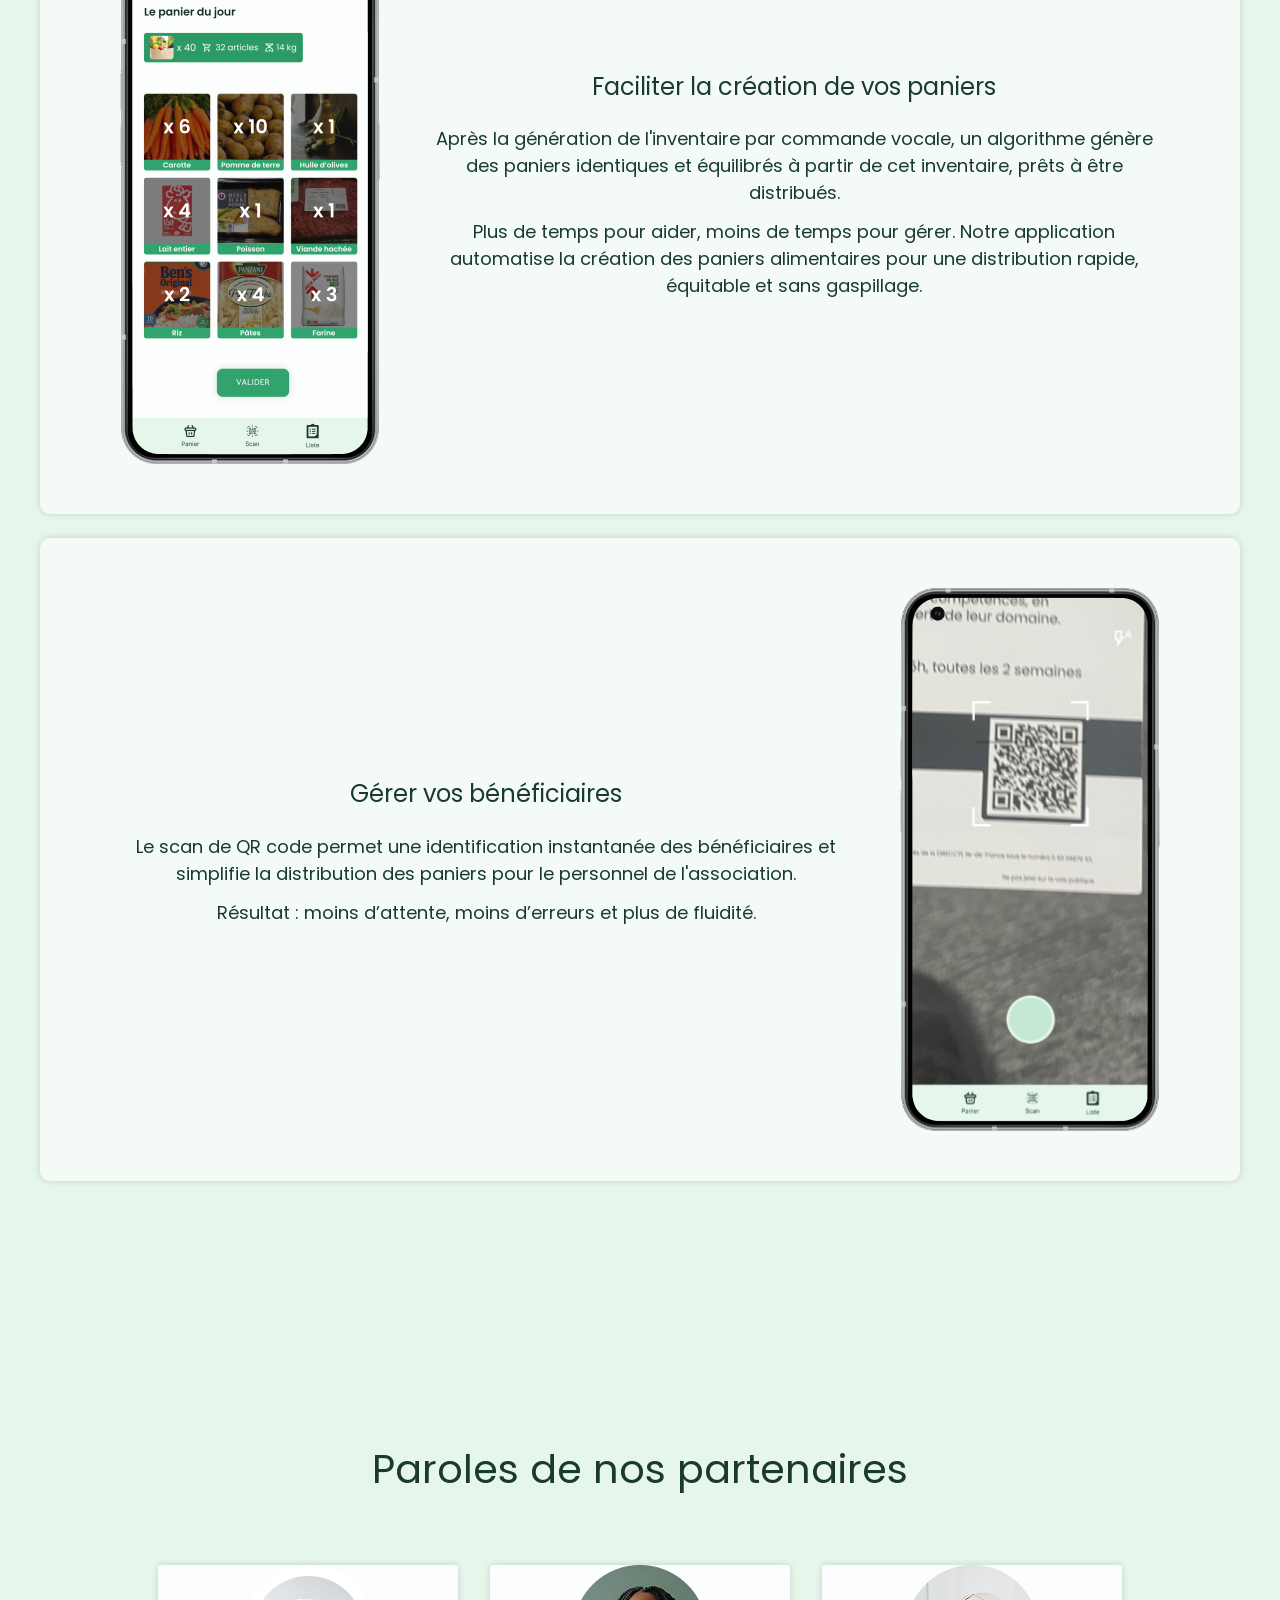
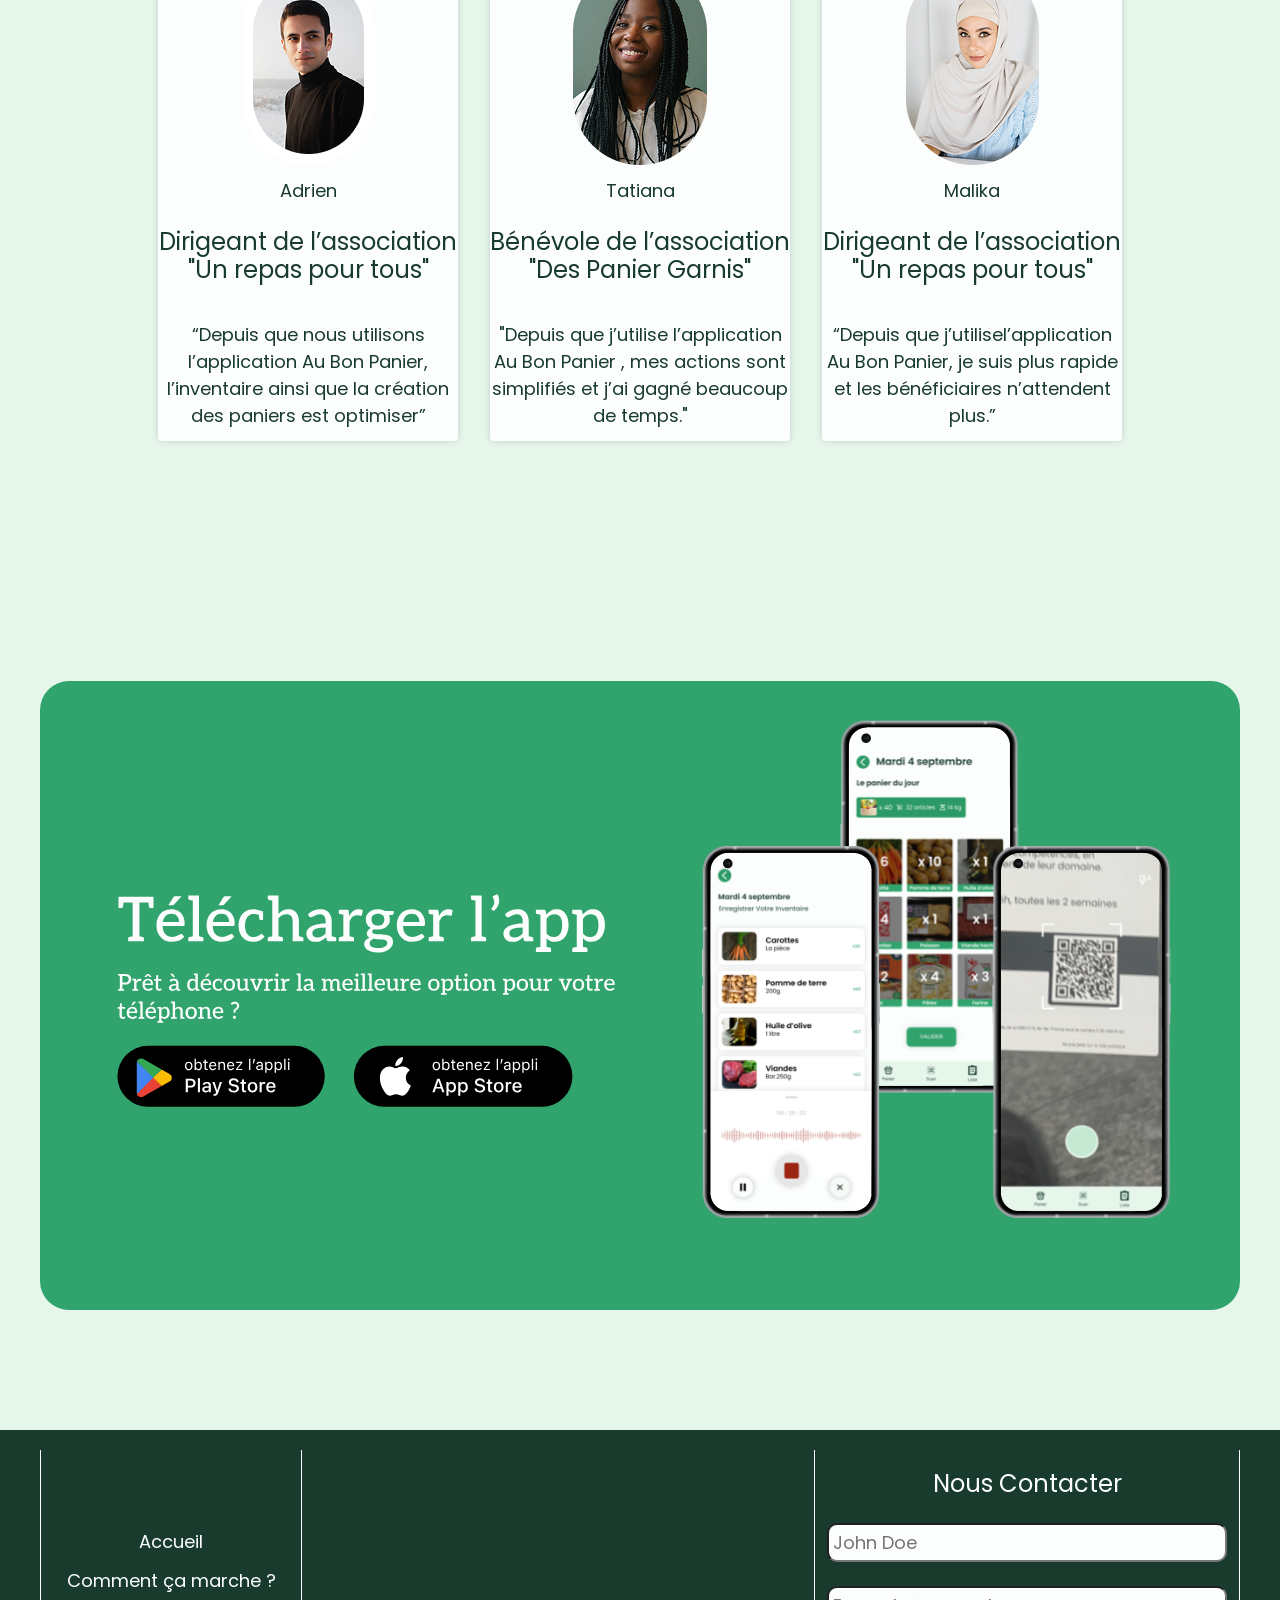
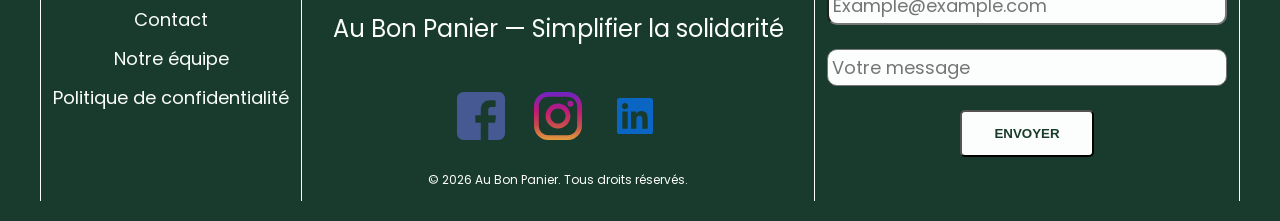
==== commit 02a164b7: "Merge branch 'main' of https://github.com/Nour-Ed-Dine/landing-page-projet" ====
--- a/index.html
+++ b/index.html
@@ -38,7 +38,7 @@
     </section>
 
     <!-- problematique -->
-    <section id="problematique">
+    <section id="problematique" class="bg-green">
         <div class="container">
             <h2>Au Bon Panier </h2>
             <h3>Vos Besoins, Nos solutions!</h3>
@@ -67,21 +67,21 @@
                 <article class="card">
                     <img src="assets/iconedeux.png">
                     <div class="text-card">
-                        <h3>DE LA SIMPLICITE</h3>
+                        <h3>De la simplicité</h3>
                         <p>Une prise en main immédiate, sans effort.</p>
                     </div>
                 </article>
                 <article class="card">
                     <img src="assets/Iconeun.png">
                     <div class="text-card">
-                        <h3>DU TEMPS</h3>
+                        <h3>Du temps</h3>
                         <p>Gagner du temps sur la gestion de votre association.</p>
                     </div>
                 </article>
                 <article class="card">
                     <img src="assets/iconetrois.png">
                     <div class="text-card">
-                        <h3>TOUT-EN-UN</h3>
+                        <h3>Tout-en-un</h3>
                         <p>Gérez inventaires, paniers et distributions en un seul outil.</p>
                     </div>
                 </article>
--- a/style.css
+++ b/style.css
@@ -6,7 +6,7 @@
     padding: 0;
     box-sizing: border-box;
 }
-
+/* Variables */
 :root {
     --font-family: 'Poppins', sans-serif;
     --font-size: 18px;
@@ -23,13 +23,17 @@
     --color-11: #218358;
     --color-12: #193B2D;
 }
-
+.bg-green {
+    background: var(--color-5);
+}
 /* Style Global */
 body {
     font-family: var(--font-family);
     font-size: var(--font-size);
     color: var(--color-12);
     background-color: var(--color-3);
+    /* color: var(#1f2120);
+    background-color: var(--color-2); */
 }
 
 h1,
@@ -44,21 +48,26 @@
 
 h1 {
     font-size: 54px;
-    margin-bottom: 24px;
+    line-height: 1.2;
+    font-weight: 500;
+    margin-bottom: 24px;
+    letter-spacing: .01em;
+    color: var(--color-12);
 }
 
 h2 {
     font-size: 40px;
     margin-bottom: 24px;
+    font-weight: 400;
 }
 
 h3 {
     font-size: 24px;
-    margin-bottom: 24px;
+   margin-bottom: 24px;
+    font-weight: 400;
 }
 
 p {
-    padding: 12px;
     font-size: 18px;
     margin-bottom: 12px;
 }
@@ -66,12 +75,13 @@
 img {
     max-width: 100%;
     height: auto;
+  
 
 }
 
 /* Boites */
 section {
-    padding: 80px 24px;
+    padding: 120px 24px;
 }
 
 .container {
@@ -86,11 +96,11 @@
 }
 
 .cardWrapper {
-    padding: 20px;
-    gap: 40px;
+    gap: 32px;
     display: flex;
     flex-wrap: wrap;
     justify-content: center;
+    margin-top: 48px;
 }
 
 /* cards */
@@ -122,11 +132,16 @@
 }
 
 /*Header*/
+header {
+    position: absolute;
+    width: 100%;
+}
 .flexheader {
     display: flex;
     flex-direction: row;
     justify-content: space-between;
     align-items: center;
+    padding: 24px;
 }
 
 nav {
@@ -142,13 +157,28 @@
 }
 
 /* Hero section */
+
+#hero{
+    height: 100vh;
+    display: flex;
+    /* background: ( circle at 10%, #8aa1981c, #eeeeee00 75%, #ffffff); */
+}
 .flexhero {
     display: flex;
     flex-direction: row;
     text-align: left;
+    gap: 48px;
+    .btn{
+        margin-top: 24px;
+    }
 }
 
 /* problematique */
+#problematique {
+    h3{
+        margin-bottom: 48px;
+    }
+}
 /* solution */
 
 /* application */
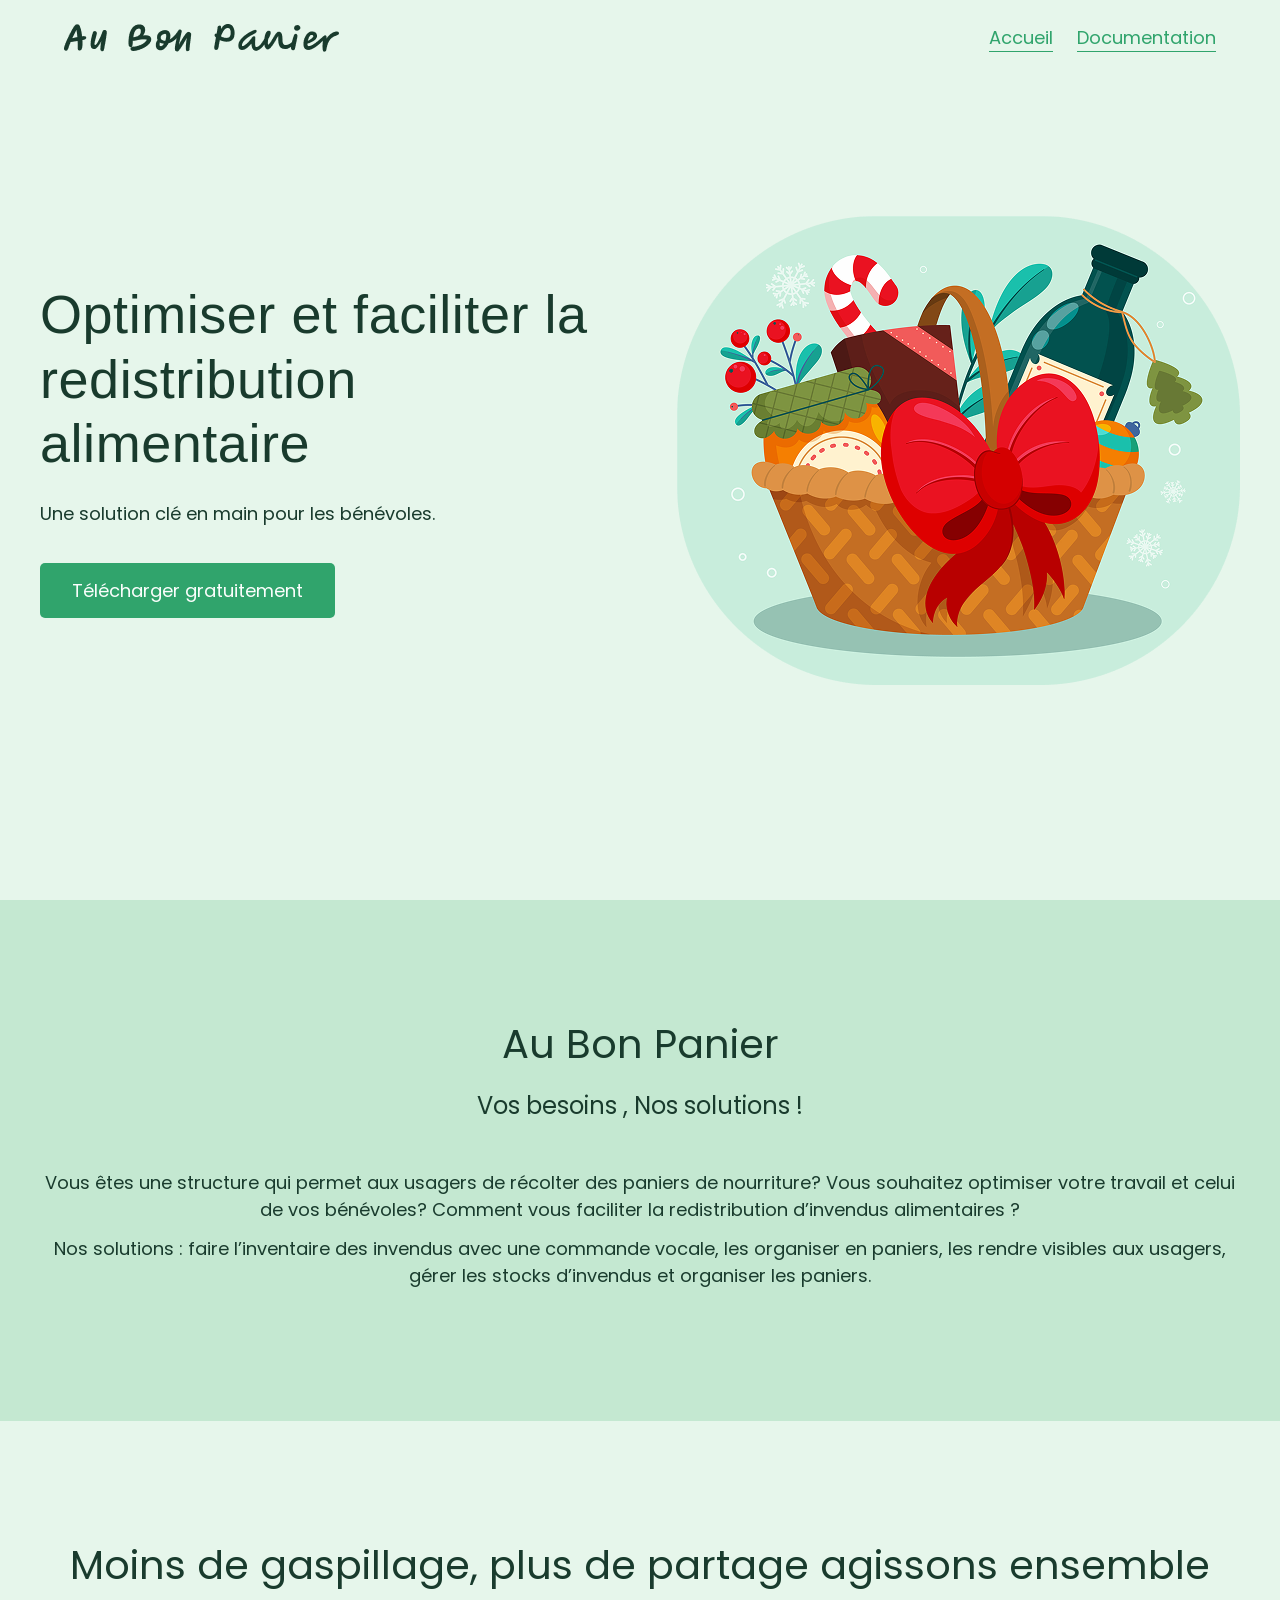
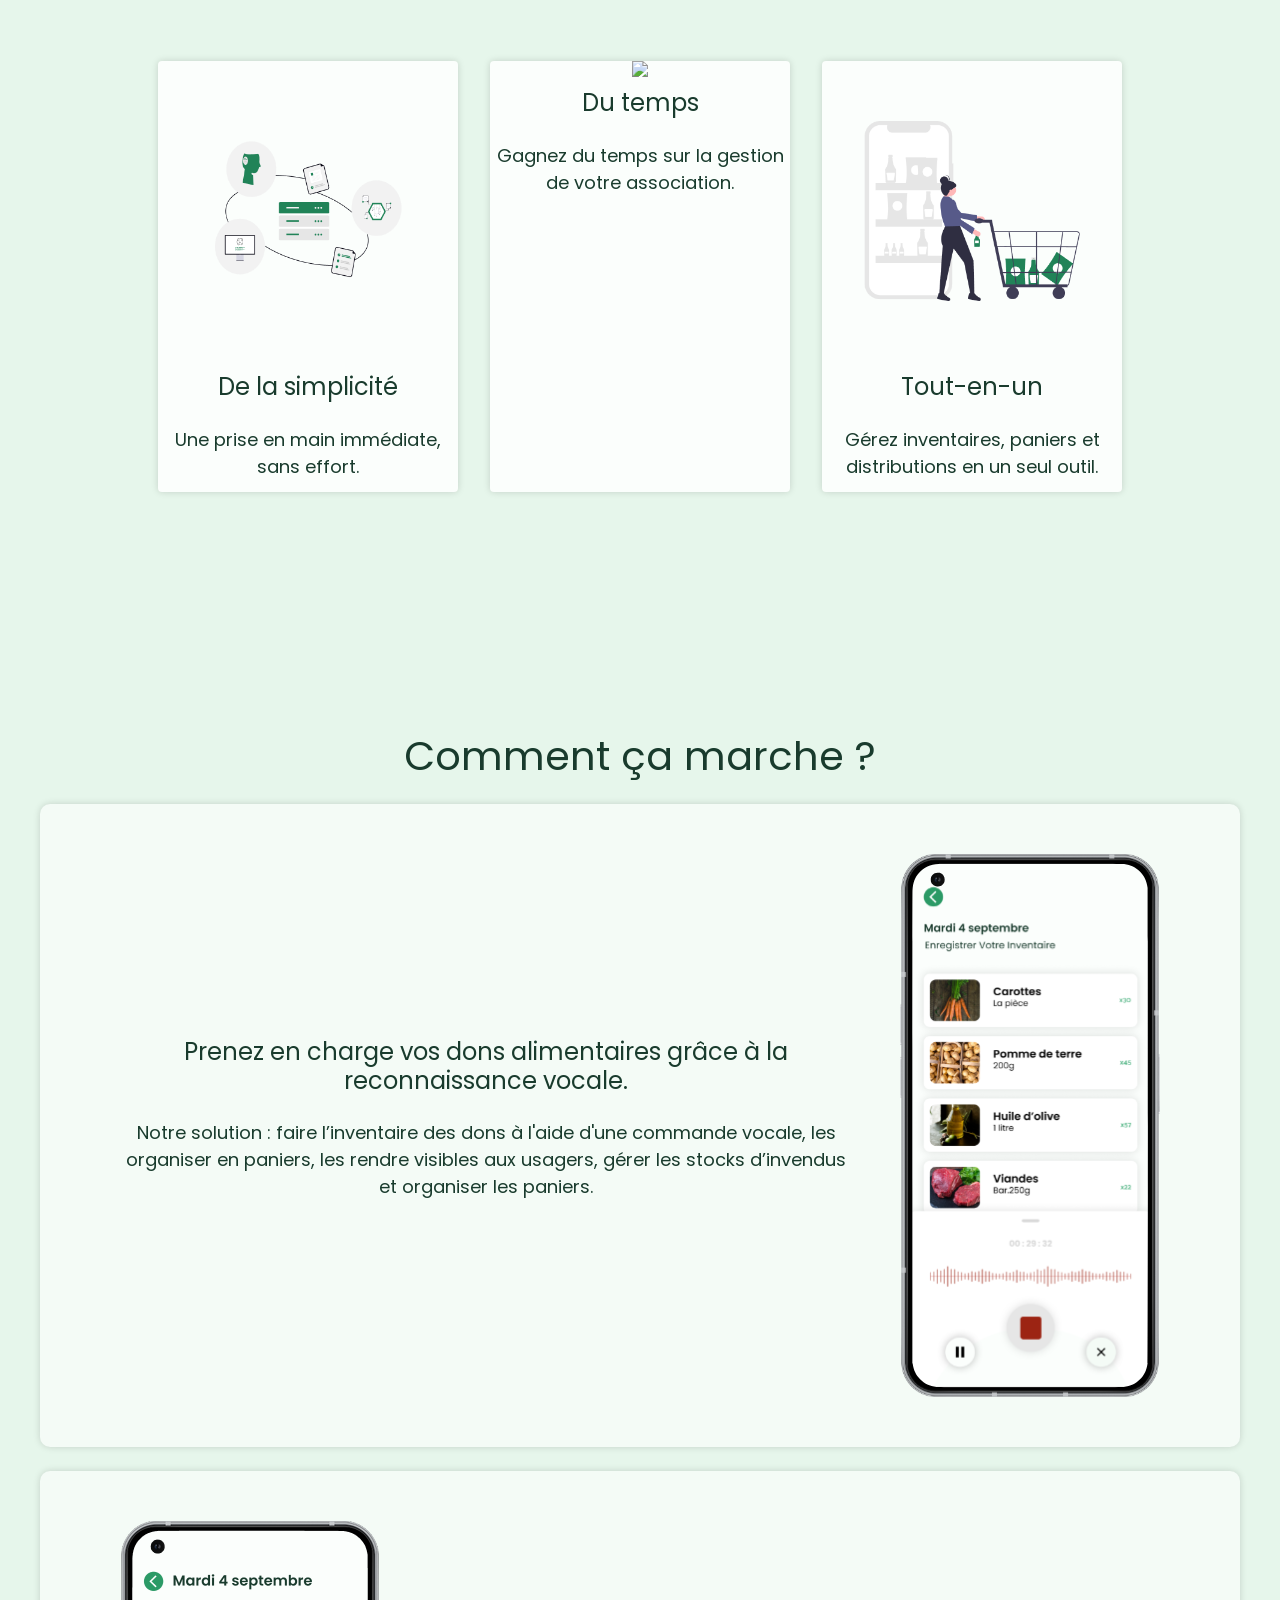
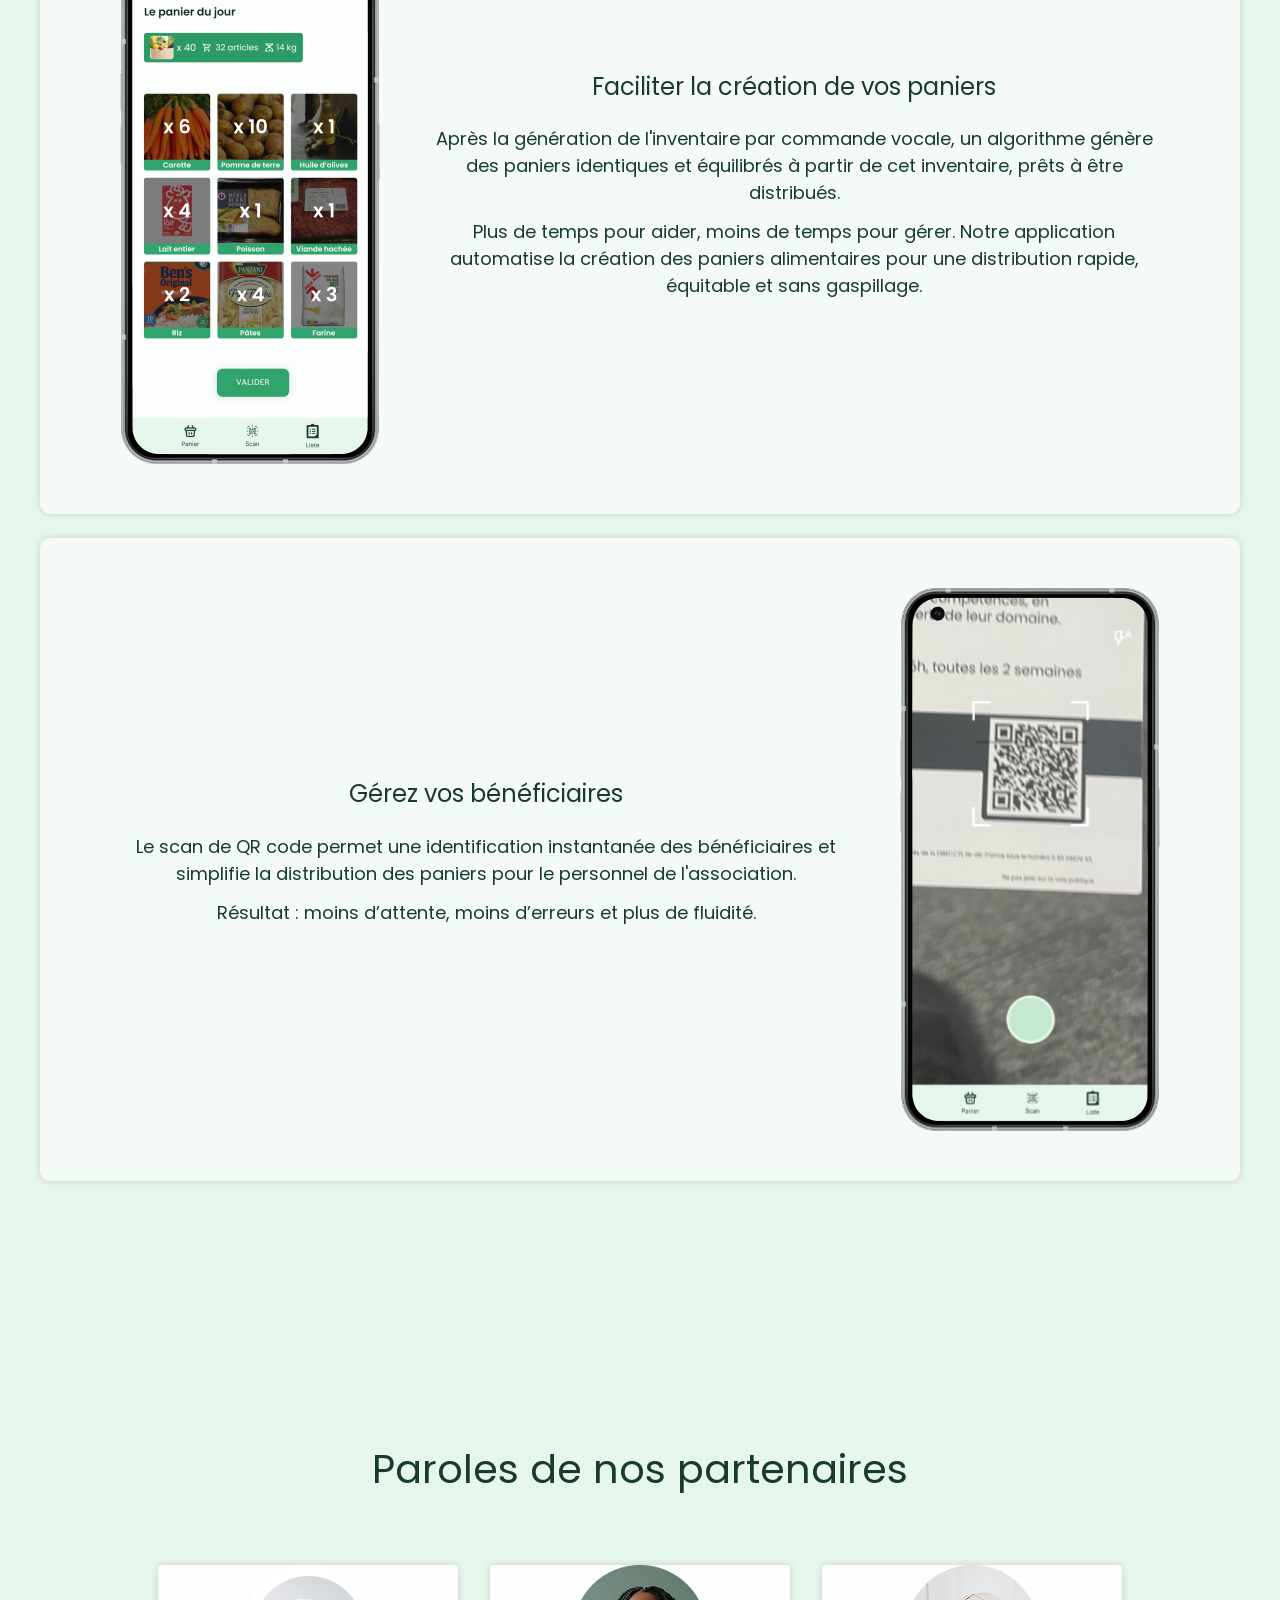
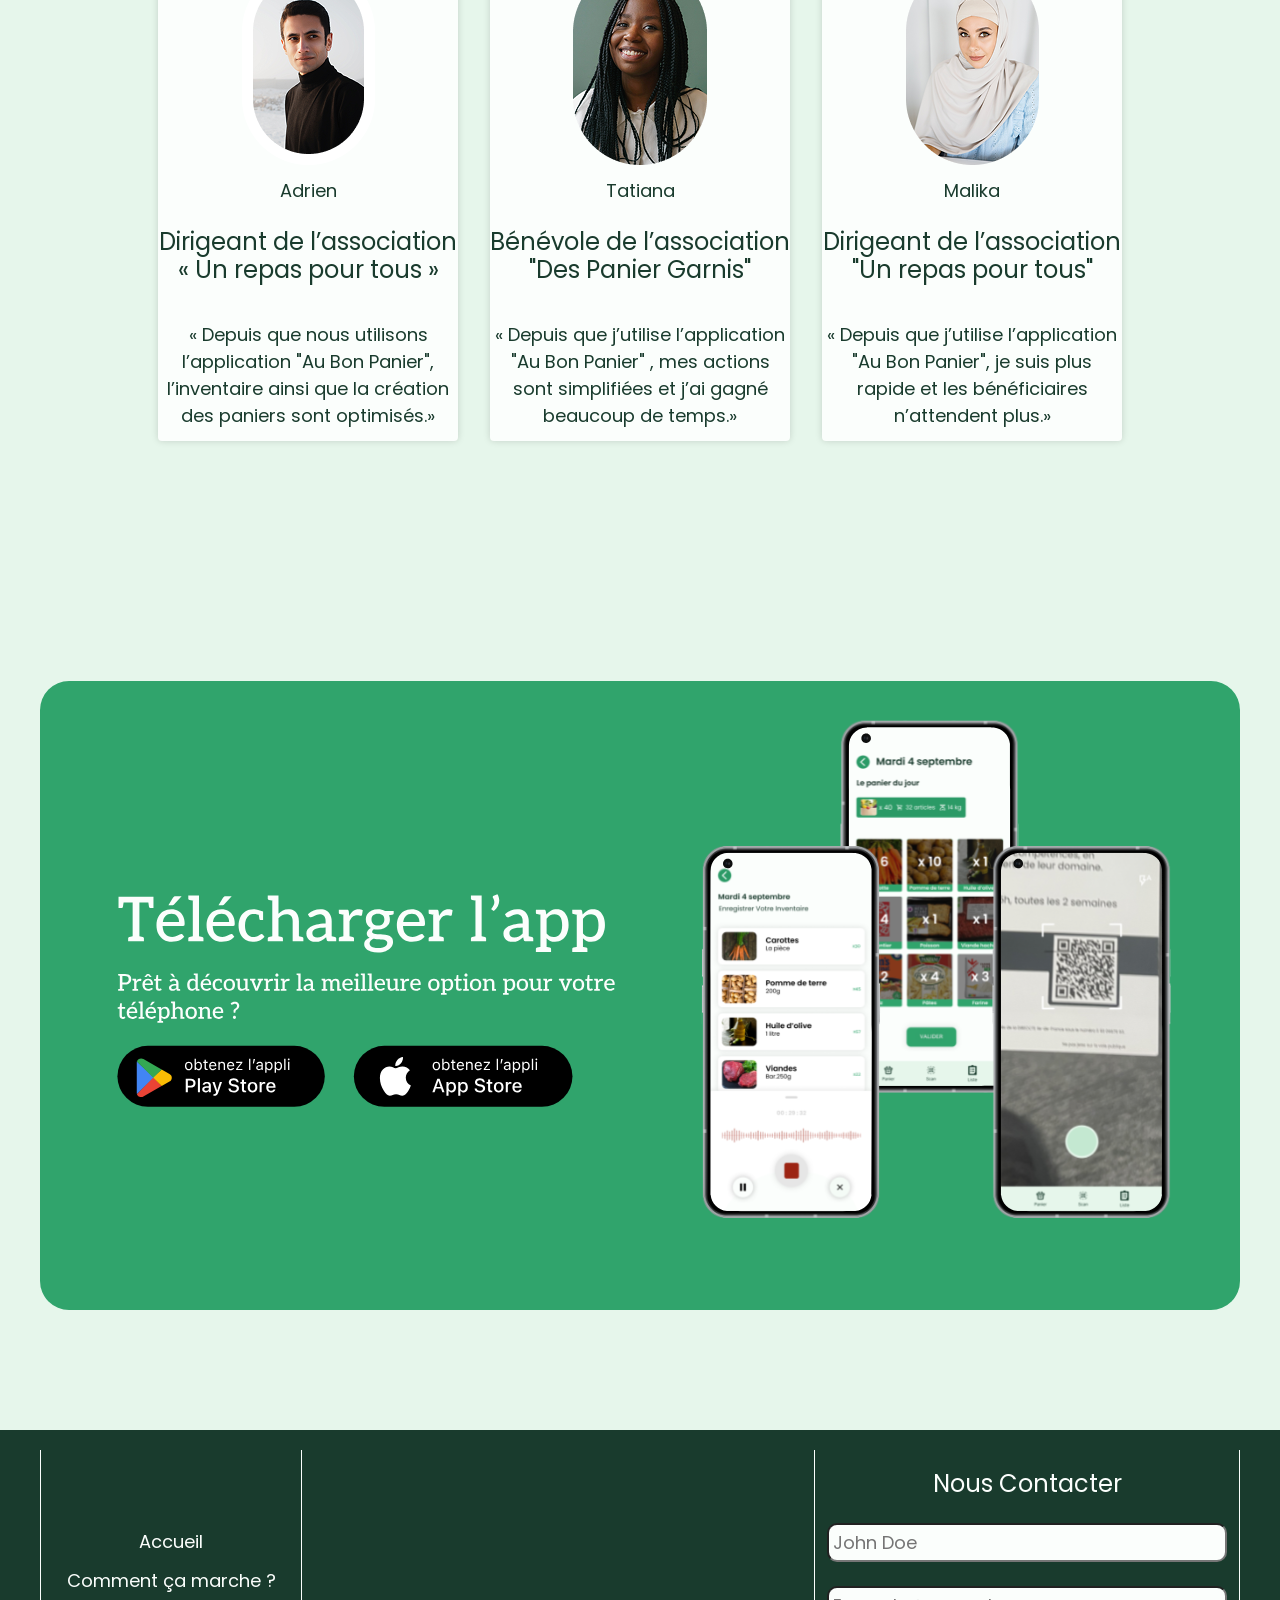
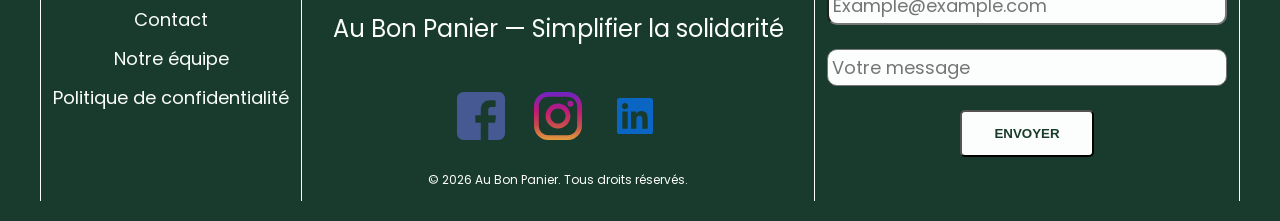
==== commit fa3dee86: "v" ====
--- a/index.html
+++ b/index.html
@@ -29,7 +29,7 @@
     <section id="hero">
         <div class="container flexhero">
             <div class="herotexte">
-                <h1>Optimiser et Faciliter la redistribution alimentaire</h1>
+                <h1>Optimiser et faciliter la redistribution alimentaire</h1>
                 <p>Une solution clé en main pour les bénévoles.</p>
                 <a href="#" class="btn">Télécharger gratuitement</a>
             </div>
@@ -41,7 +41,7 @@
     <section id="problematique" class="bg-green">
         <div class="container">
             <h2>Au Bon Panier </h2>
-            <h3>Vos Besoins, Nos solutions!</h3>
+            <h3>Vos besoins , Nos solutions !</h3>
 
             <p>
                 Vous êtes une structure qui permet aux usagers de récolter des paniers de nourriture?
@@ -49,9 +49,9 @@
                 Comment vous faciliter la redistribution d’invendus alimentaires ?
             </p>
             <p>
-                Nos solutions : Faire l’inventaire des récoltes d’invendus avec une commande vocal, les organiser en
-                paniers, les rendre visibles aux usagers
-                Gérer les stocks d’invendus et organiser les paniers.
+                Nos solutions : faire l’inventaire des invendus avec une commande vocale, les organiser en
+                paniers, les rendre visibles aux usagers,
+                gérer les stocks d’invendus et organiser les paniers.
             </p>
         </div>
     </section>
@@ -75,7 +75,7 @@
                     <img src="assets/Iconeun.png">
                     <div class="text-card">
                         <h3>Du temps</h3>
-                        <p>Gagner du temps sur la gestion de votre association.</p>
+                        <p>Gagnez du temps sur la gestion de votre association.</p>
                     </div>
                 </article>
                 <article class="card">
@@ -94,17 +94,10 @@
             <h2>Comment ça marche ?</h2>
             <div class="fonction-container">
                 <article class="fonction">
-                    <h3>Gérer vos dons alimentaires en vocal</h3>
-                    <p>
-                        Vous êtes une structure qui permet aux usagers de récolter des paniers de nourriture?
-                        Vous souhaitez optimiser votre travail et celui de vos bénévoles?
-                        Comment vous faciliter la redistribution d’invendus alimentaires ?
-                    </p>
-                    <p>
-                        Nos solutions : Faire l’inventaire des récoltes d’invendus avec une commande vocal, les
-                        organiser en
-                        paniers, les rendre visibles aux usagers
-                        Gérer les stocks d’invendus et organiser les paniers.
+                    <h3>Prenez en charge vos dons alimentaires grâce à la reconnaissance vocale.</h3>
+                    <p>
+                        Notre solution : faire l’inventaire des dons à l'aide d'une commande vocale, les organiser en
+                        paniers, les rendre visibles aux usagers, gérer les stocks d’invendus et organiser les paniers.
                     </p>
                 </article>
                 <img src="assets/ecranappun.svg">
@@ -118,15 +111,14 @@
                         identiques et équilibrés à partir de cet inventaire, prêts à être distribués.
                     </p>
                     <p>
-                        Plus de temps pour aider, moins de temps pour gérer.
-                        Notre application automatise la création des paniers alimentaires pour une distribution rapide,
-                        équitable et sans gaspillage.
+                        Plus de temps pour aider, moins de temps pour gérer. Notre application automatise la création
+                        des paniers alimentaires pour une distribution rapide, équitable et sans gaspillage.
                     </p>
                 </article>
             </div>
             <div class="fonction-container">
                 <article class="fonction">
-                    <h3>Gérer vos bénéficiaires </h3>
+                    <h3>Gérez vos bénéficiaires </h3>
                     <p>
                         Le scan de QR code permet une identification instantanée des bénéficiaires et simplifie la
                         distribution des paniers pour le personnel de l'association.
@@ -149,10 +141,10 @@
                 <article class="card">
                     <img src="assets/temoignageadrien.png">
                     <p>Adrien</p>
-                    <h3>Dirigeant de l’association "Un repas pour tous"</h3>
-                    <p>
-                        “Depuis que nous utilisons l’application Au Bon Panier, l’inventaire ainsi que la création des
-                        paniers est optimiser”
+                    <h3>Dirigeant de l’association « Un repas pour tous »</h3>
+                    <p>
+                        « Depuis que nous utilisons l’application "Au Bon Panier", l’inventaire ainsi que la création
+                        des paniers sont optimisés.»
                     </p>
                 </article>
                 <article class="card">
@@ -160,8 +152,8 @@
                     <p>Tatiana</p>
                     <h3>Bénévole de l’association "Des Panier Garnis"</h3>
                     <p>
-                        "Depuis que j’utilise l’application Au Bon Panier , mes actions sont simplifiés et
-                        j’ai gagné beaucoup de temps."
+                        « Depuis que j’utilise l’application "Au Bon Panier" , mes actions sont simplifiées et j’ai
+                        gagné beaucoup de temps.»
                     </p>
                 </article>
                 <article class="card">
@@ -169,8 +161,8 @@
                     <p>Malika</p>
                     <h3>Dirigeant de l’association "Un repas pour tous"</h3>
                     <p>
-                        “Depuis que j’utilisel’application Au Bon Panier, je suis plus
-                        rapide et les bénéficiaires n’attendent plus.”
+                        « Depuis que j’utilise l’application "Au Bon Panier", je suis plus rapide et les bénéficiaires
+                        n’attendent plus.»
                     </p>
                 </article>
             </div>
